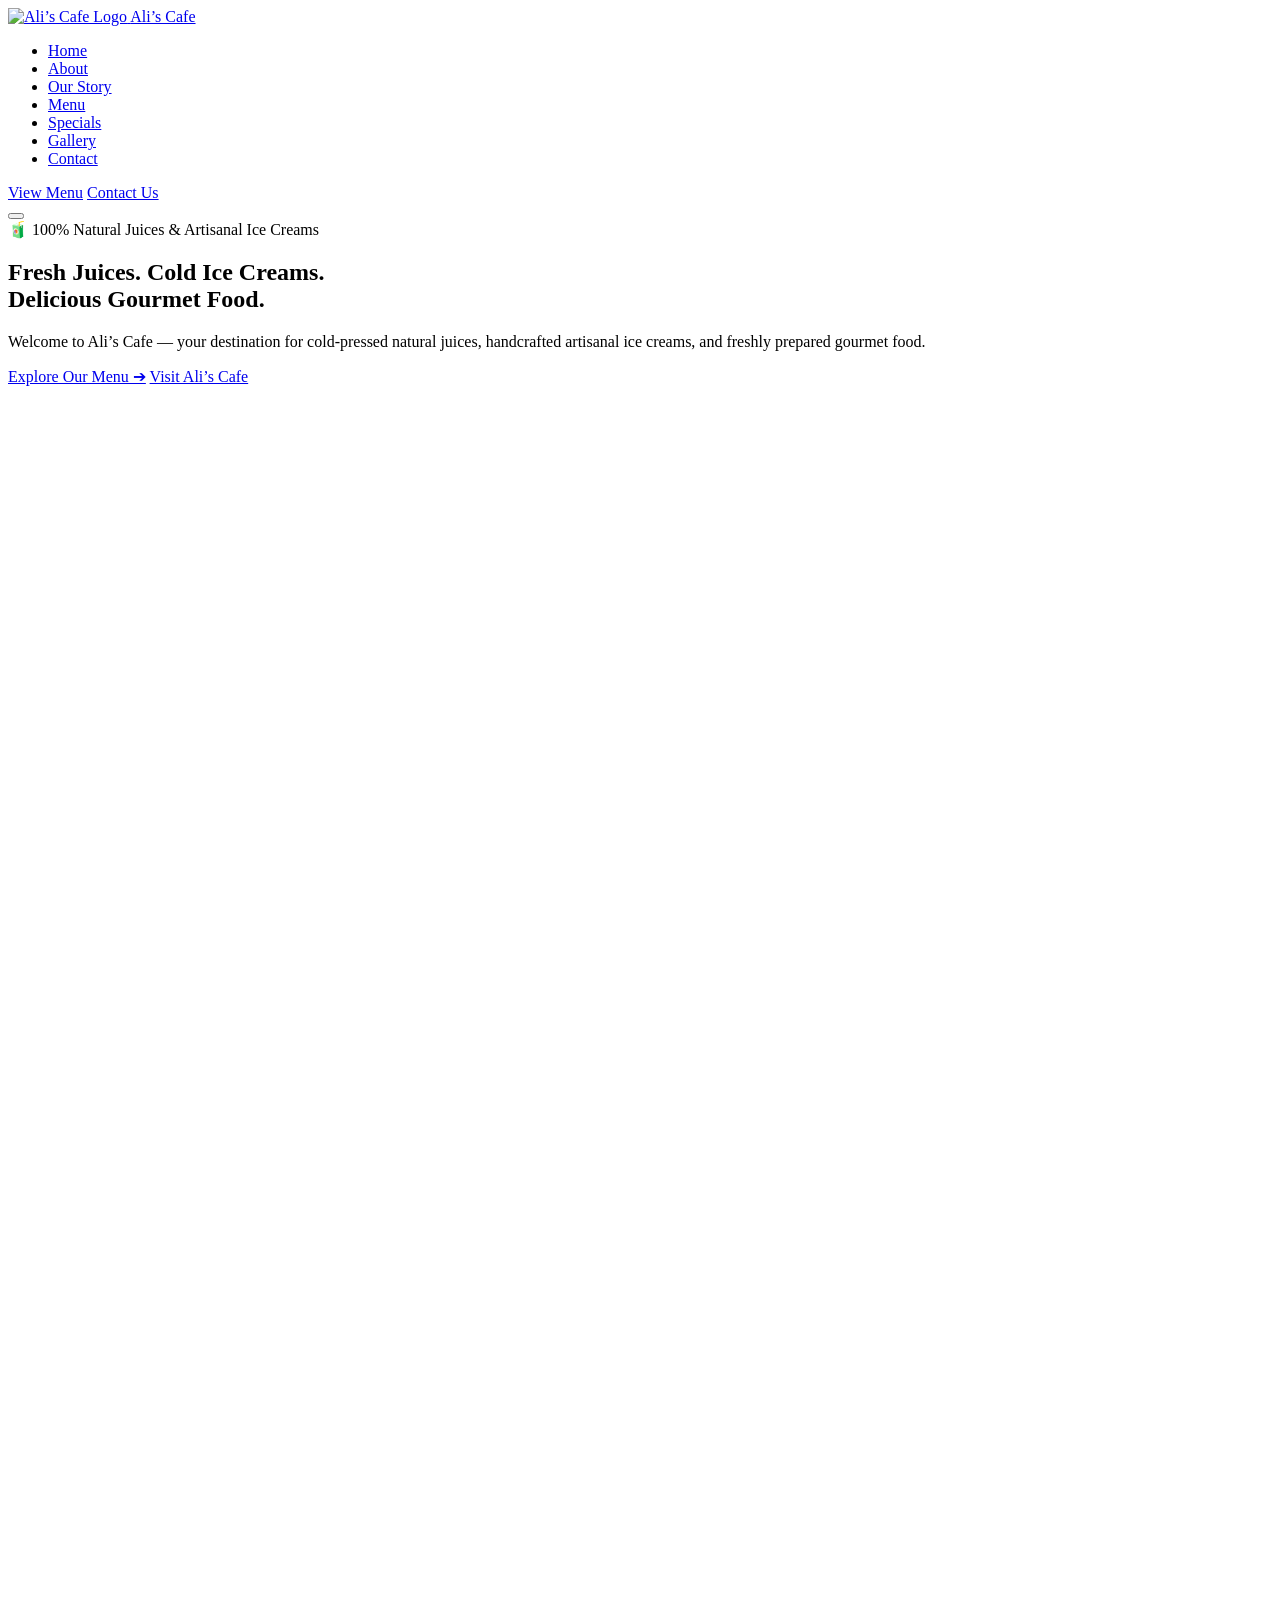
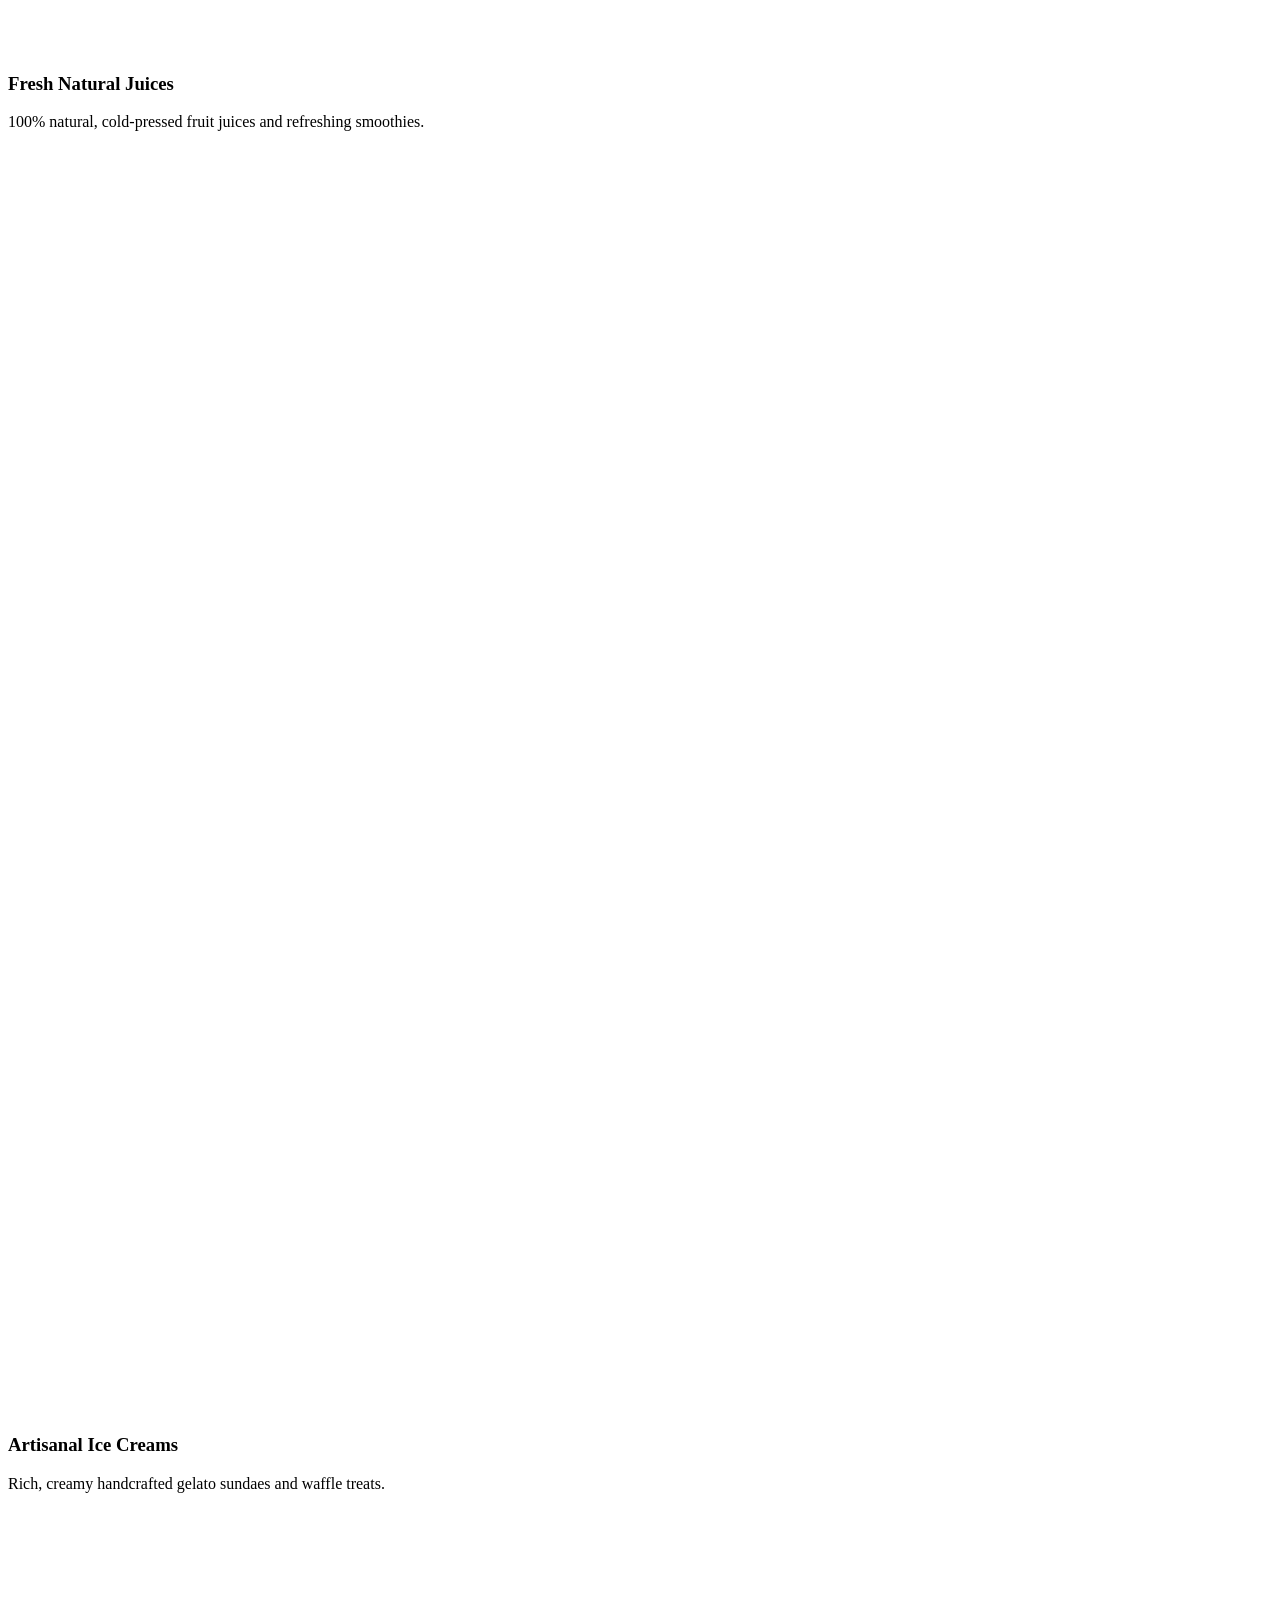
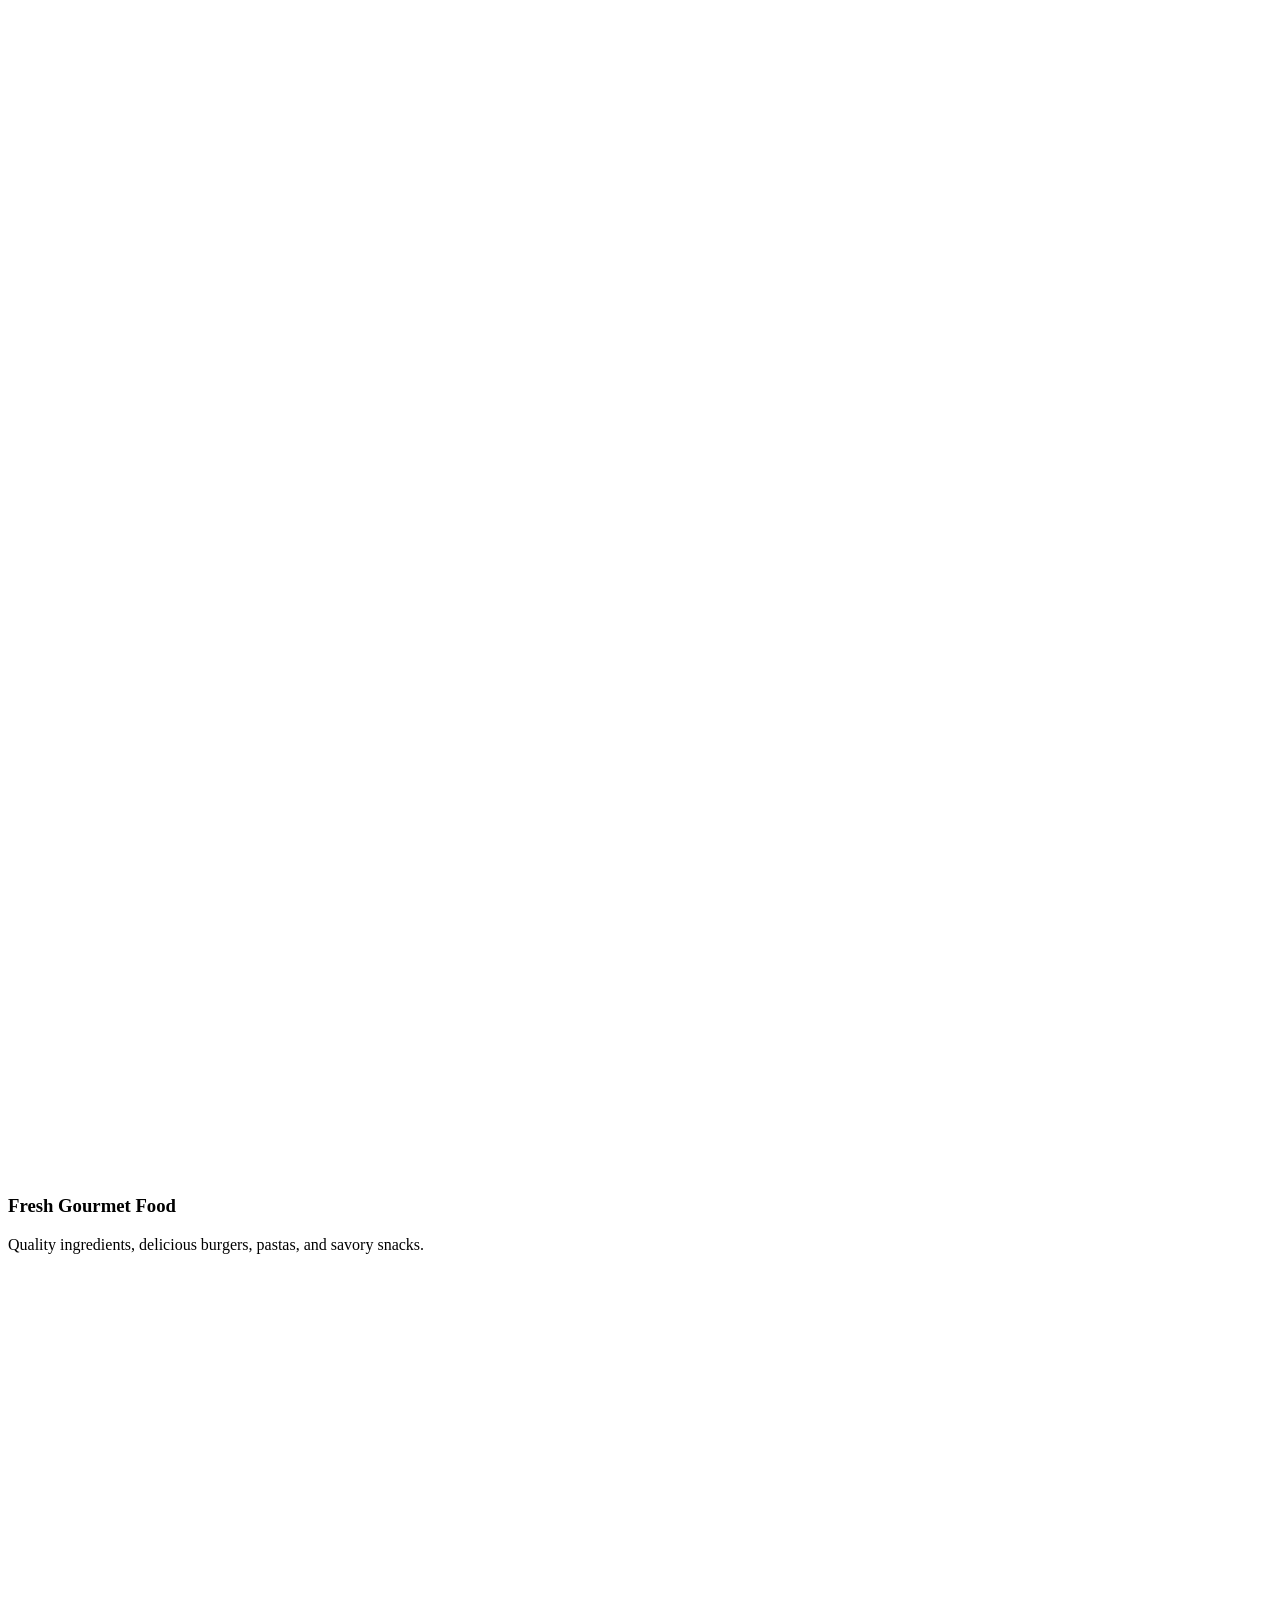
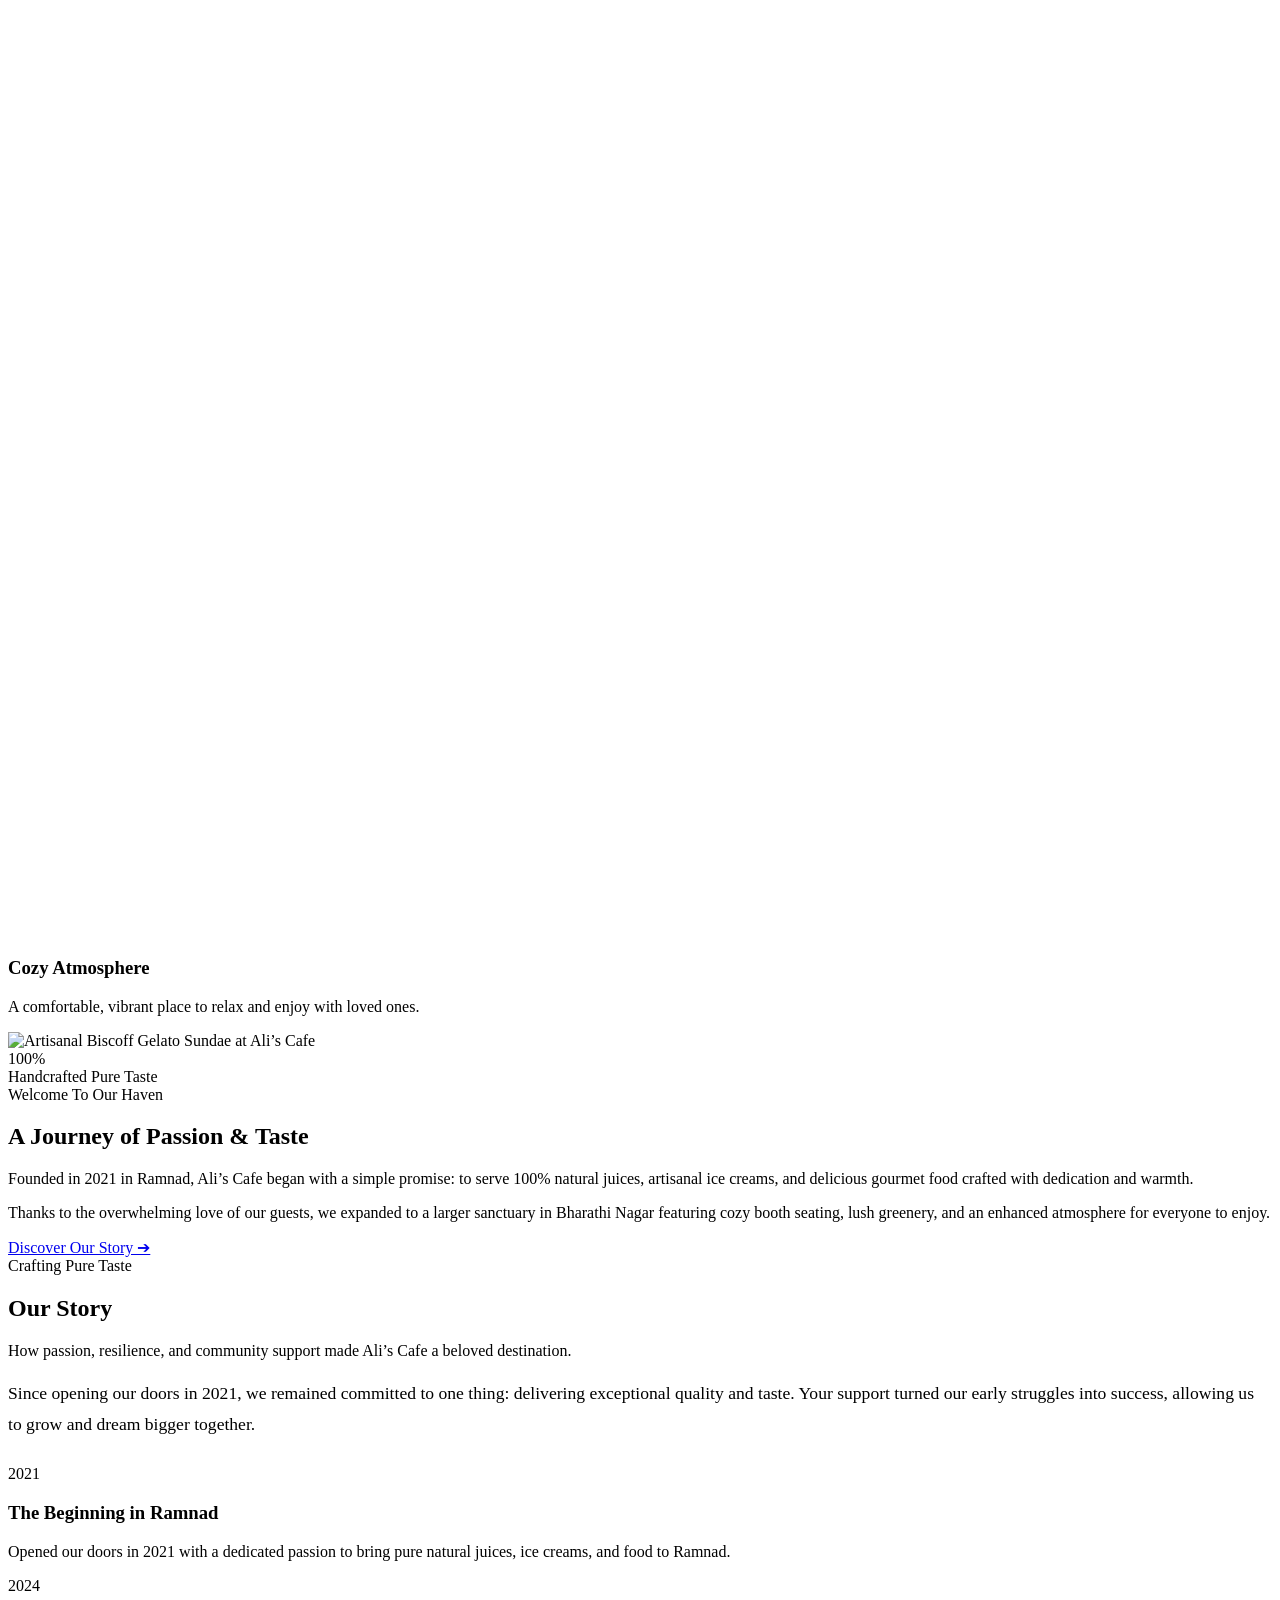
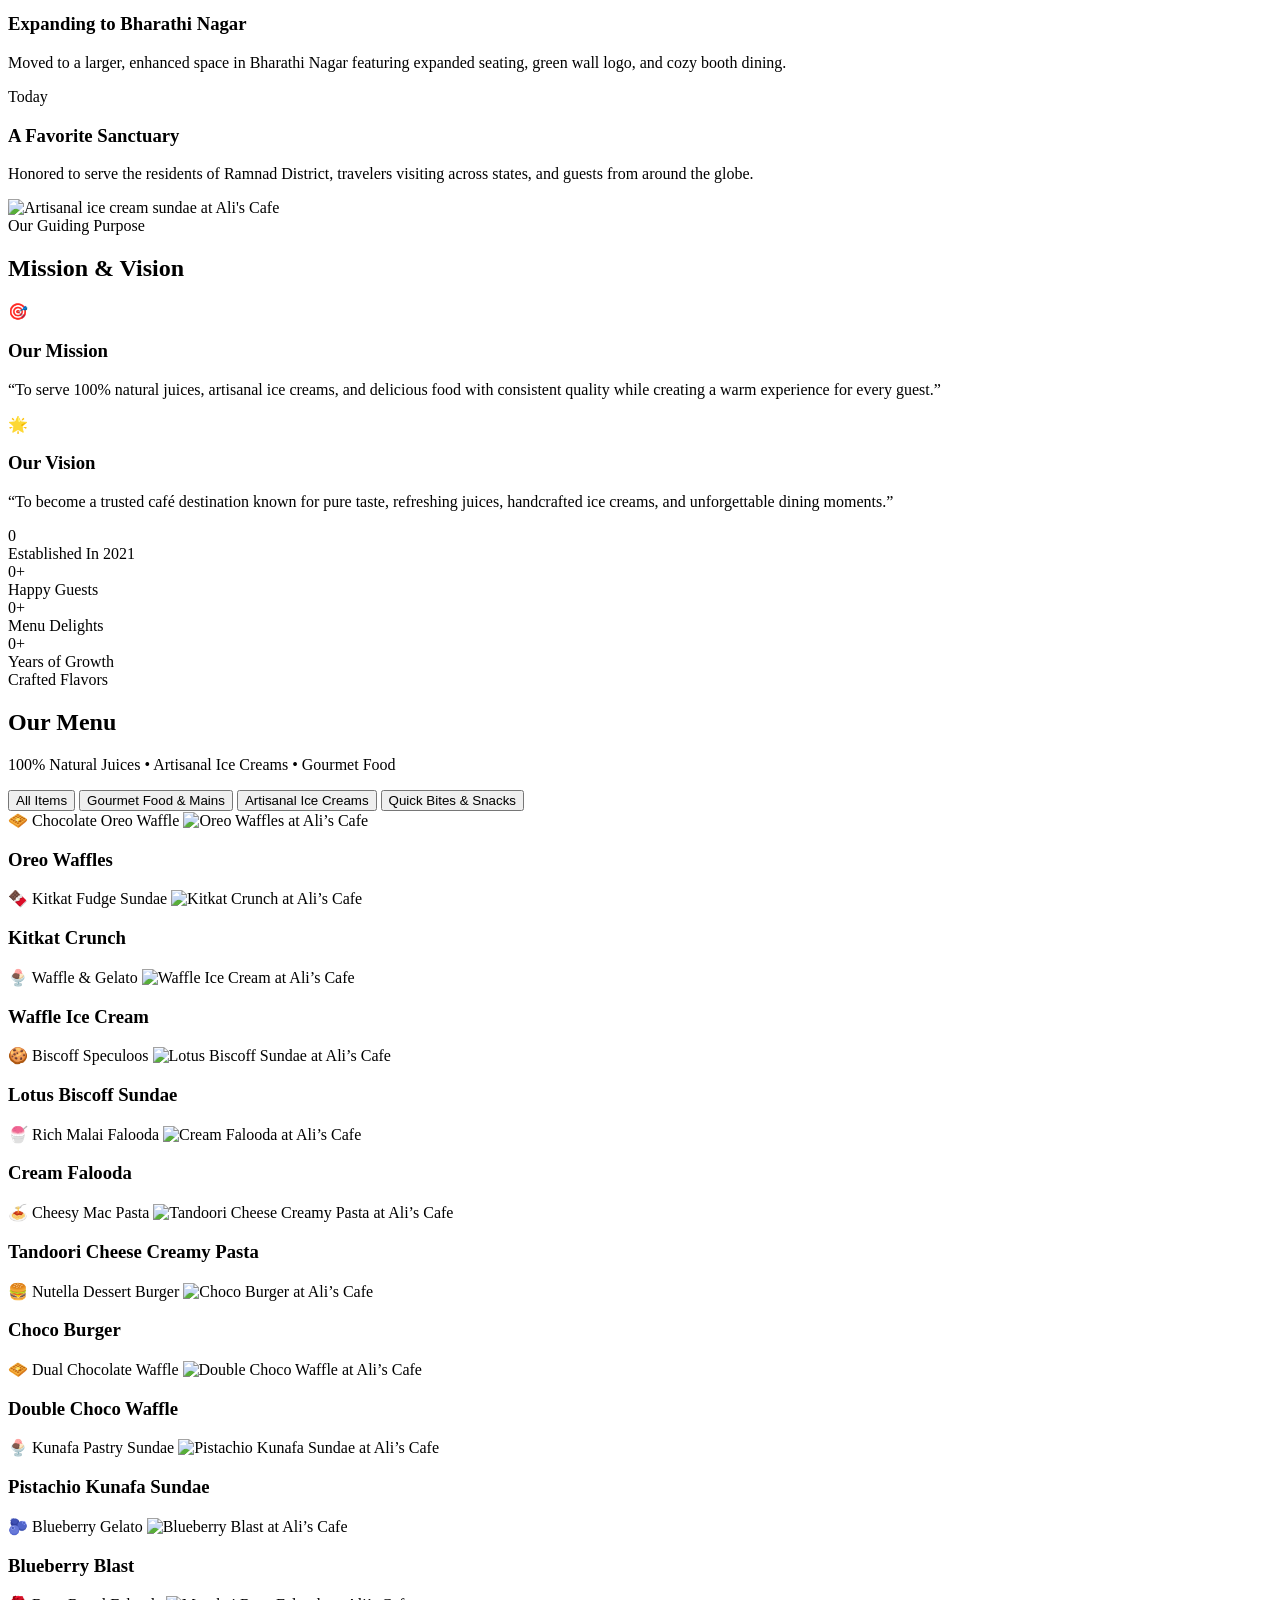
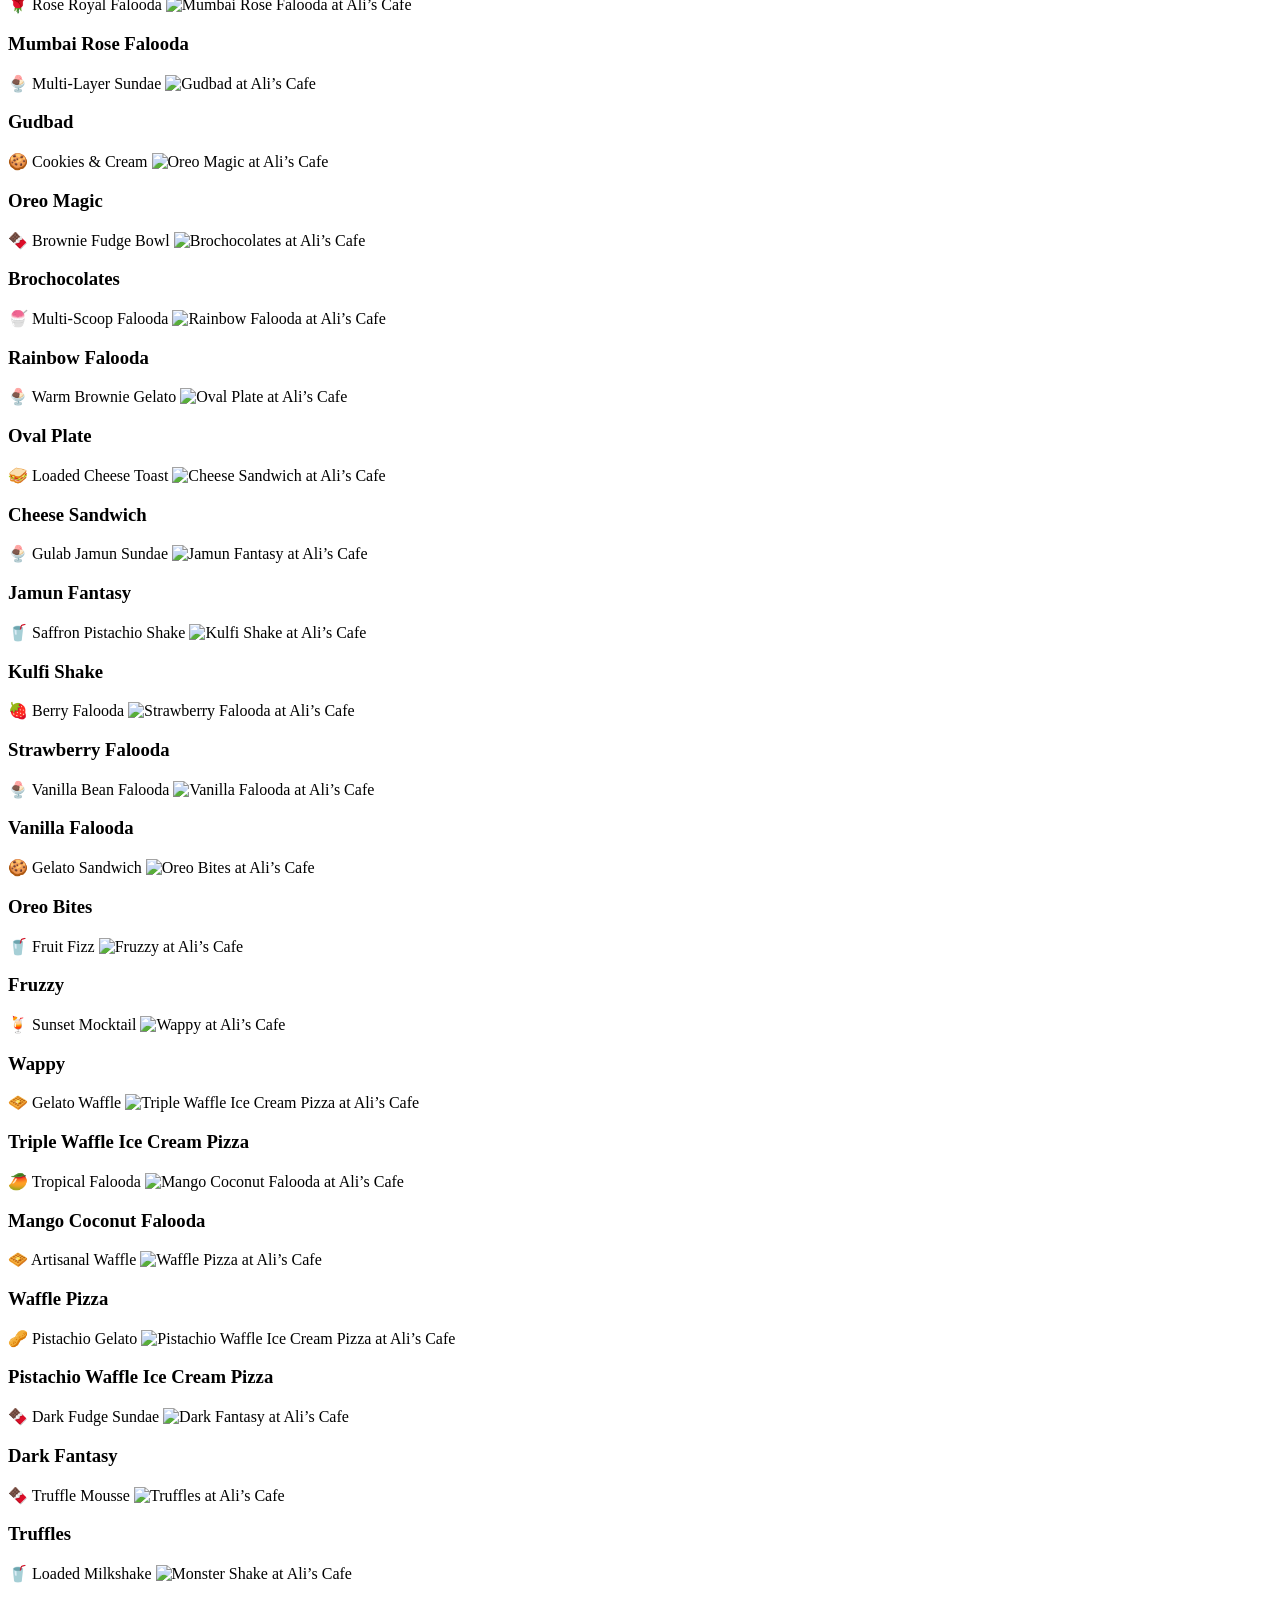
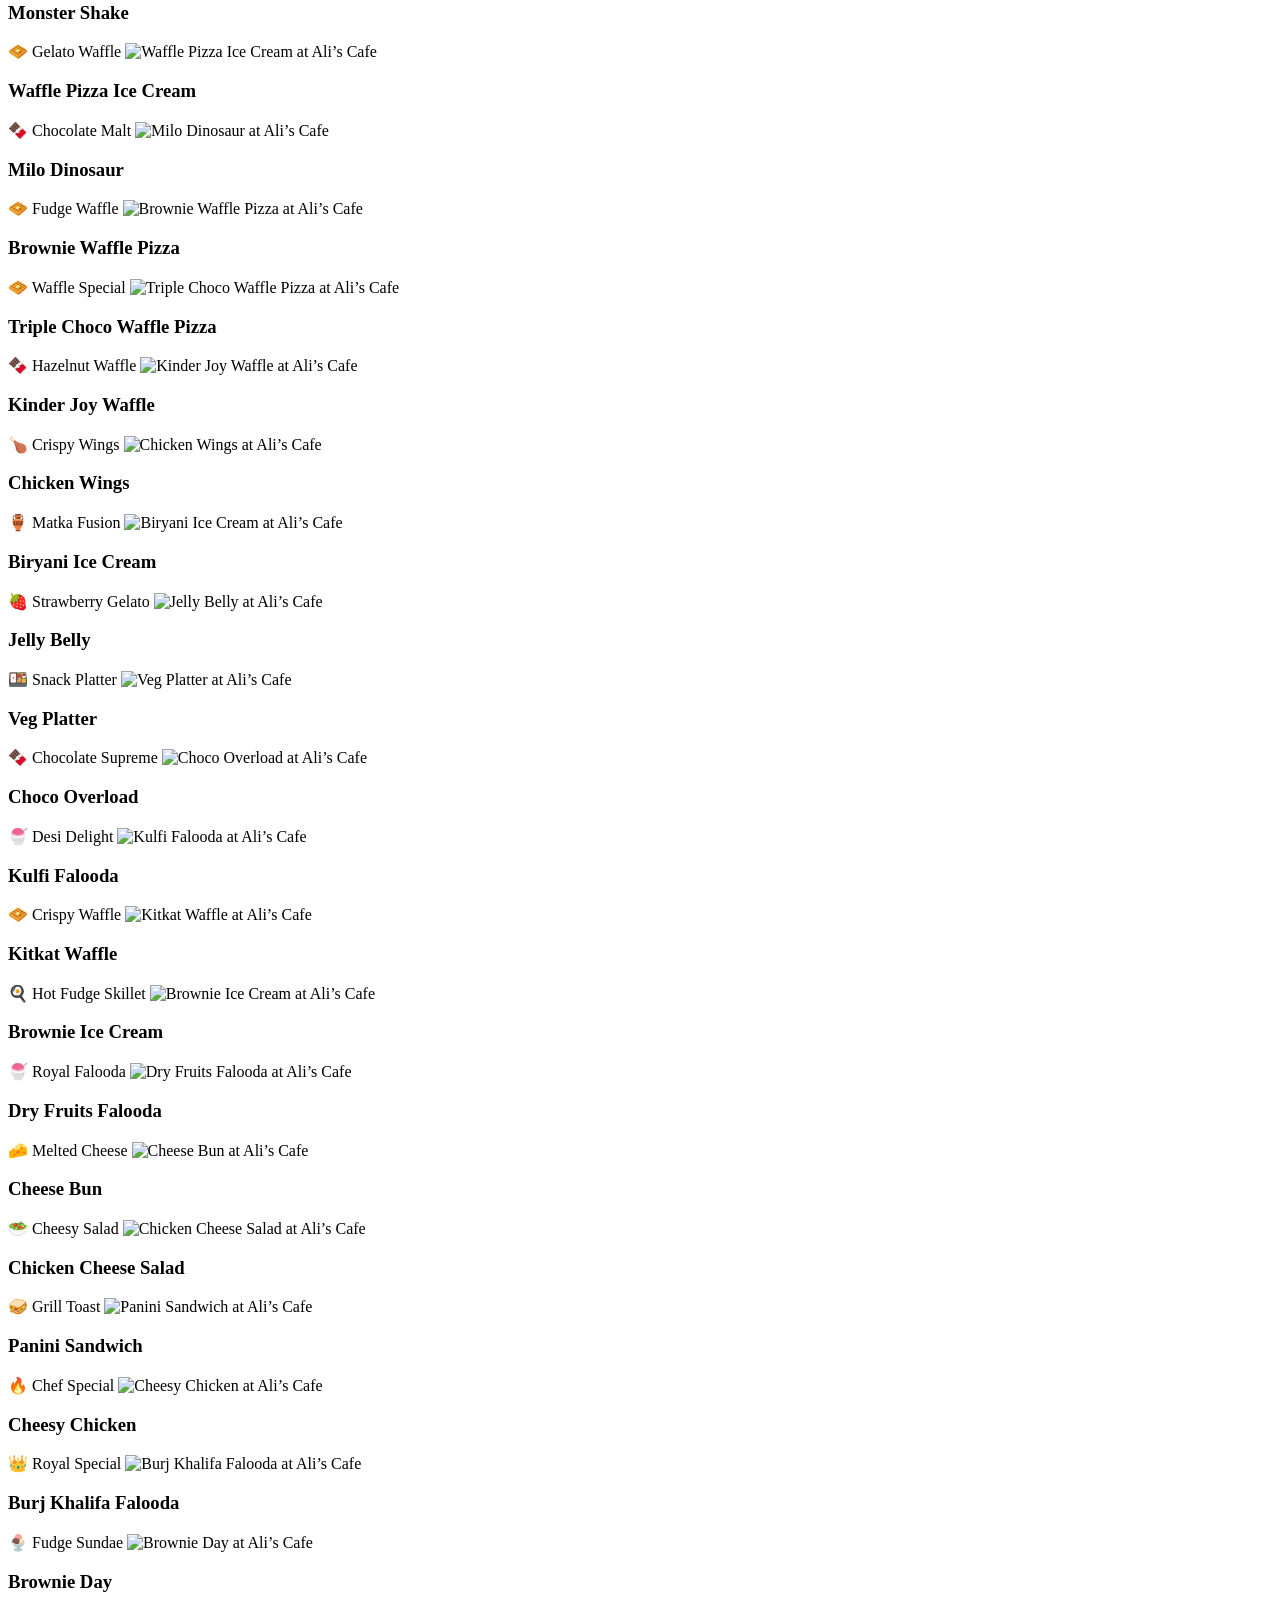
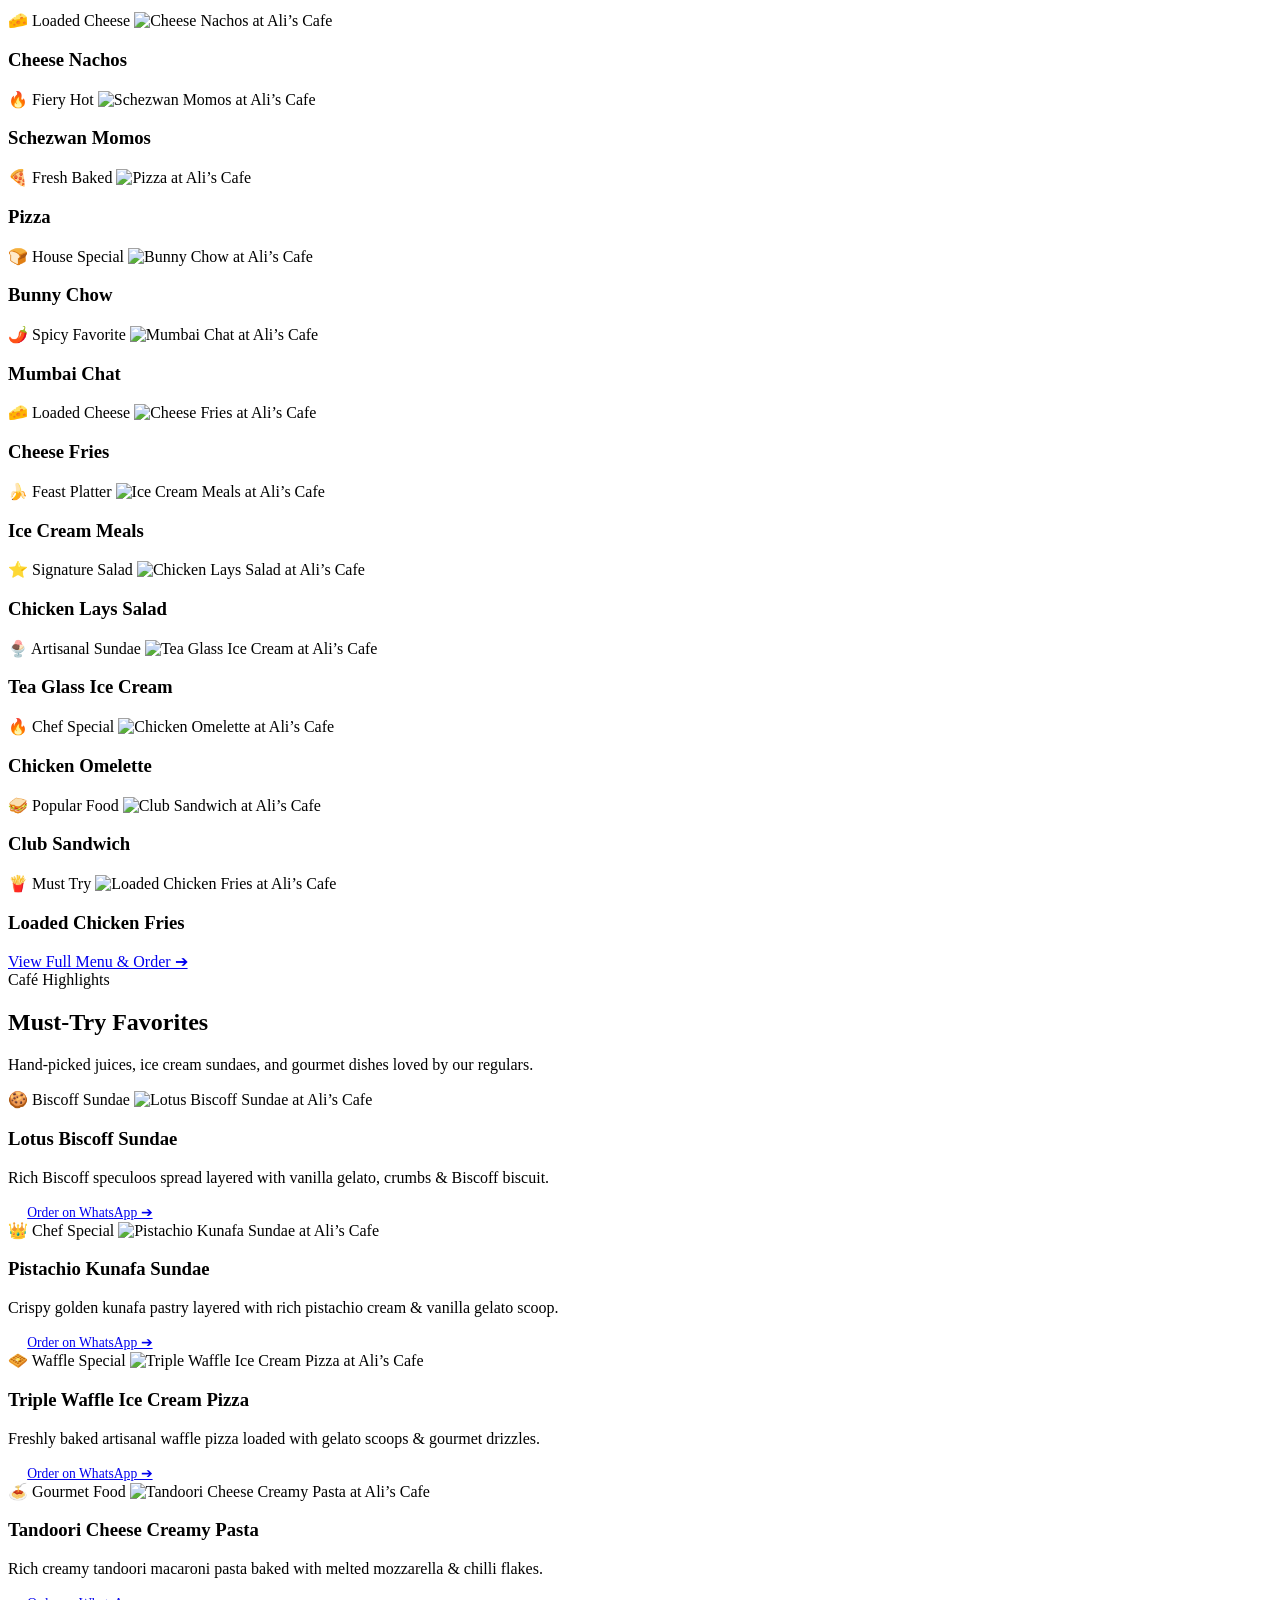
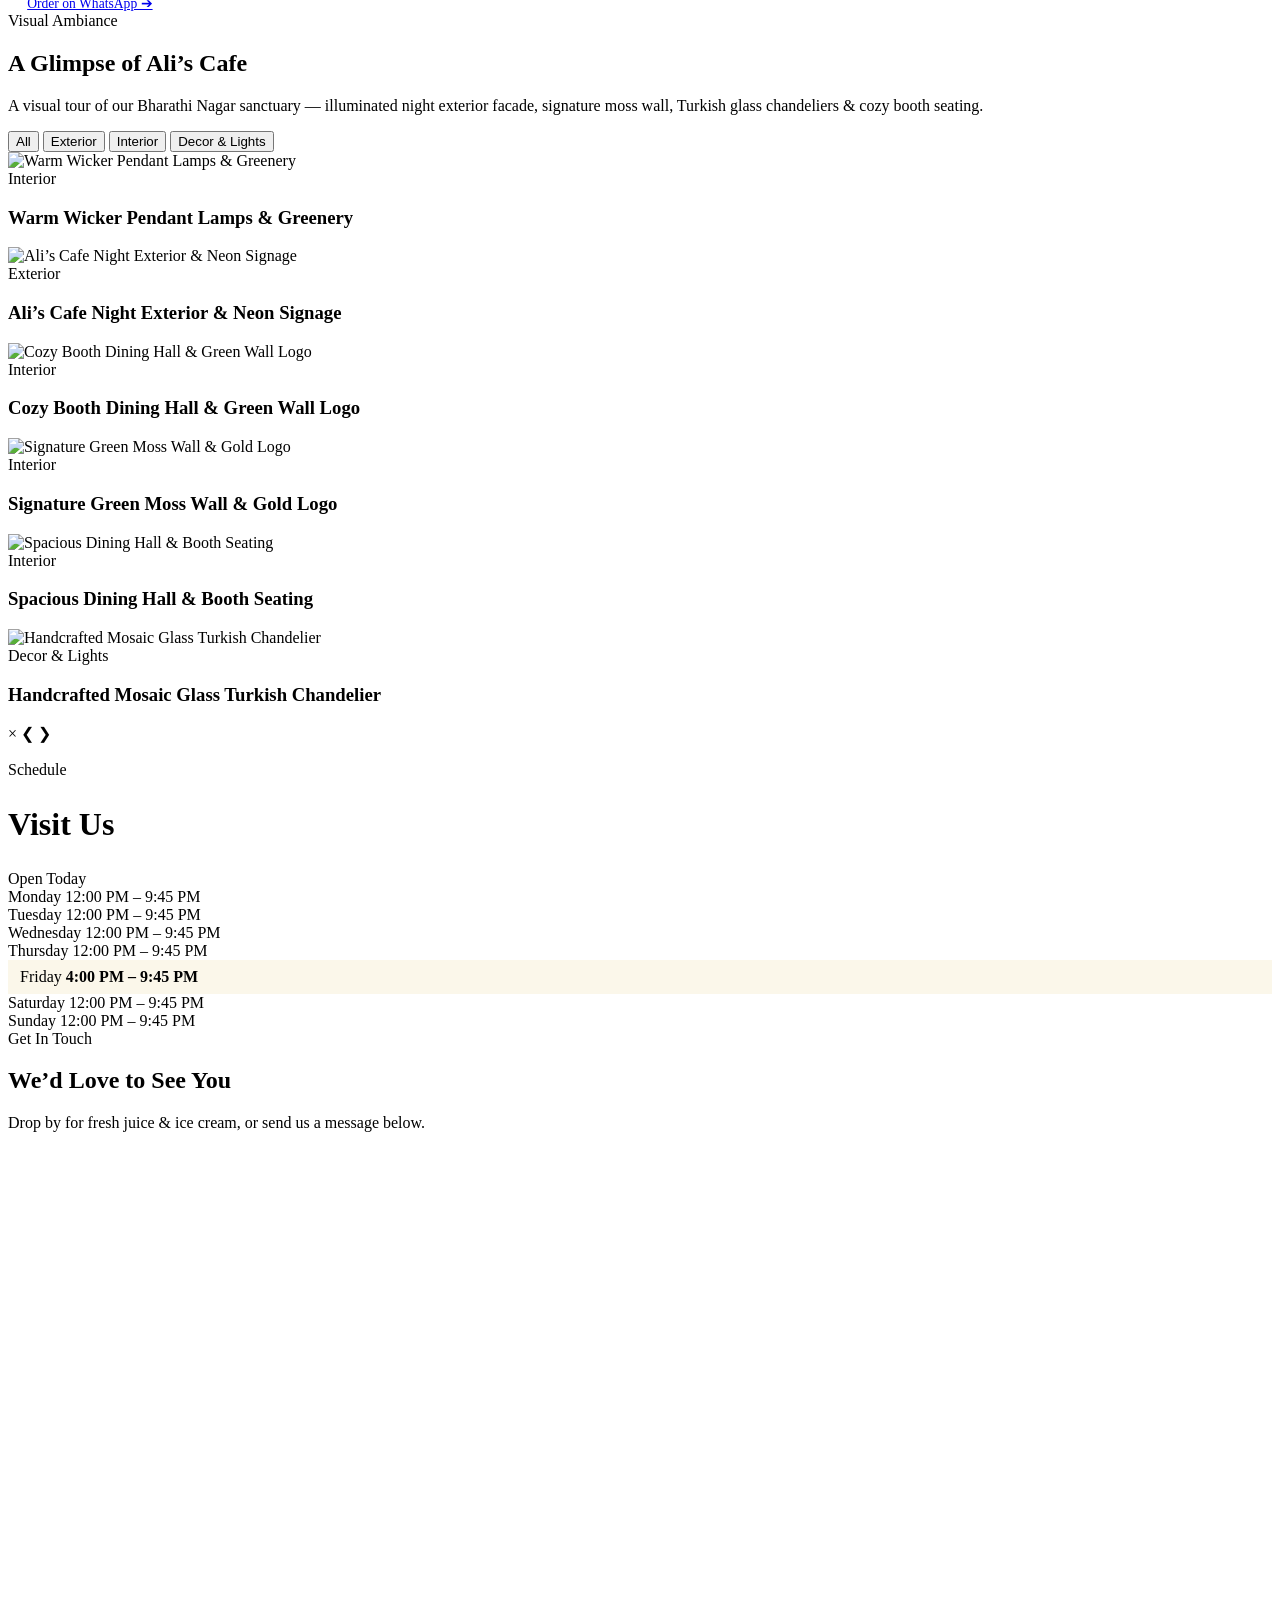
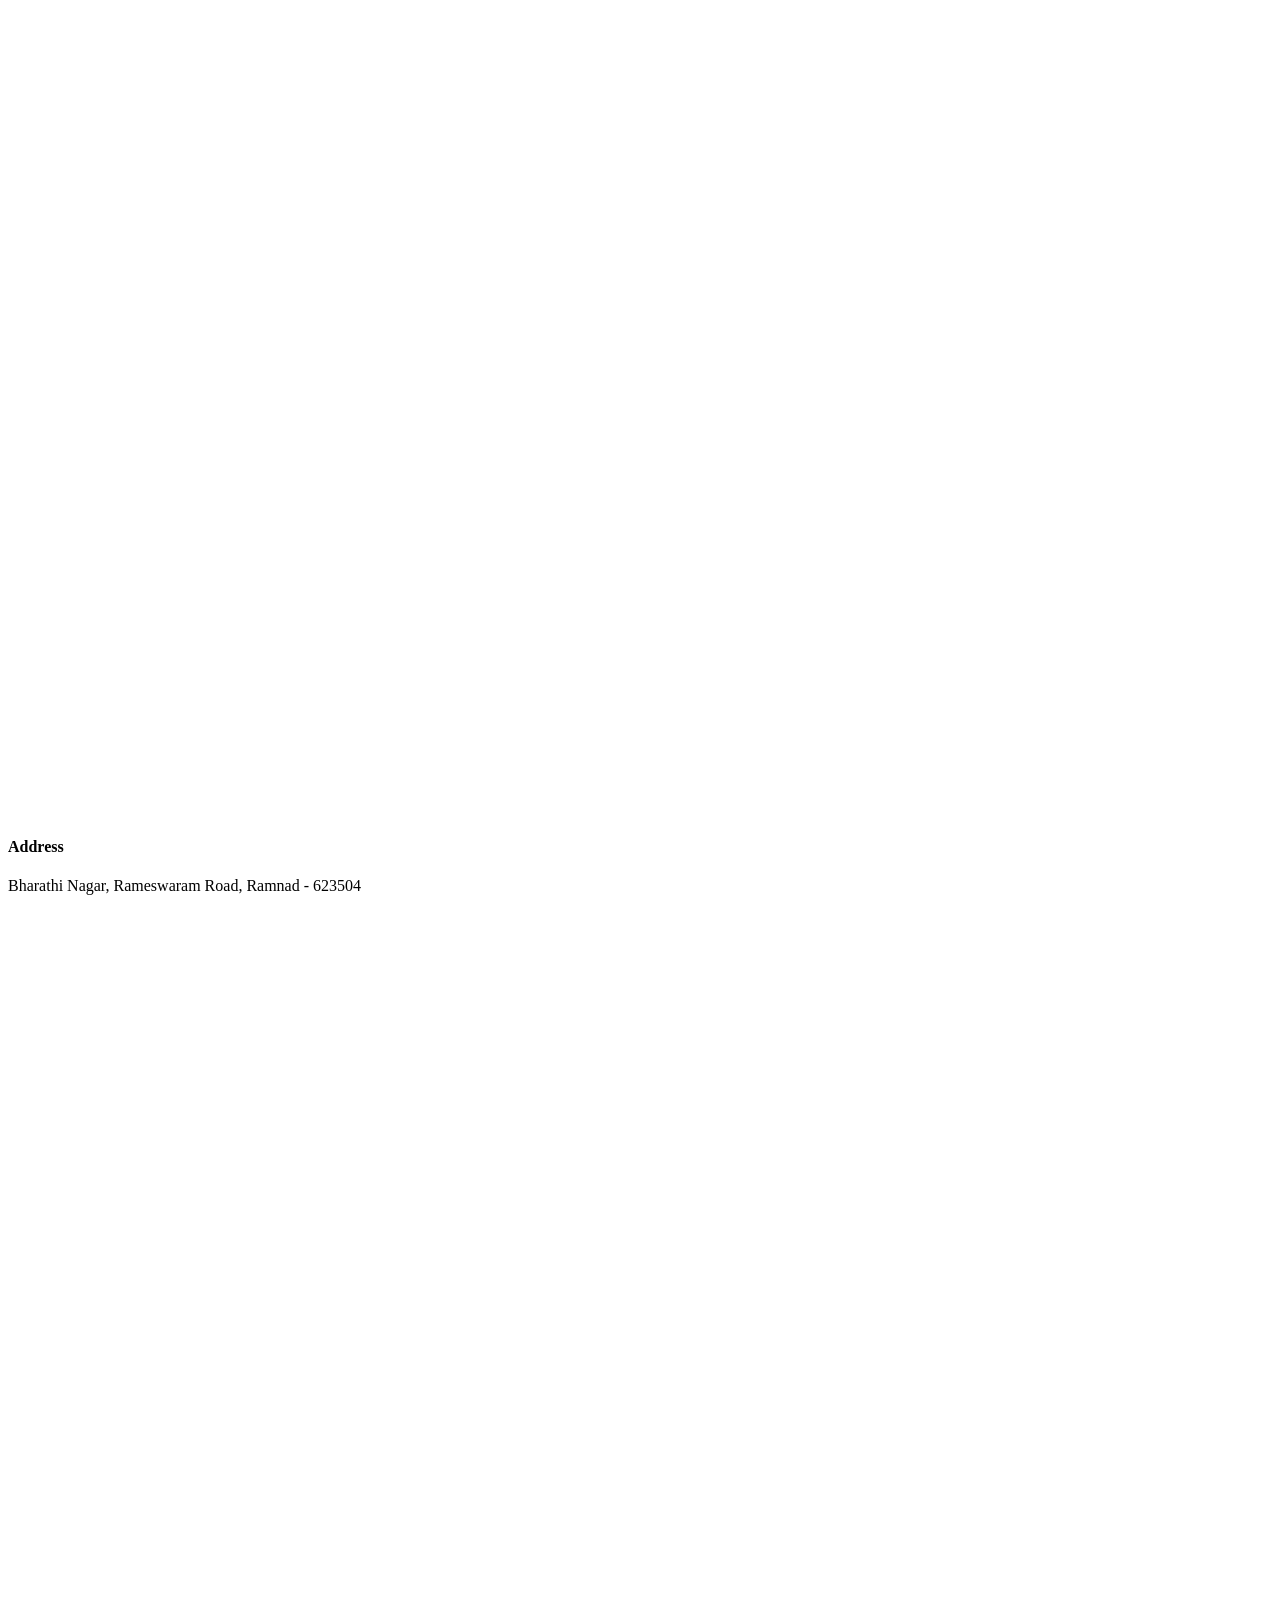
==== index.html @ febb611f "Add files via upload" ====
<!DOCTYPE html>
<html lang="en">

<head>
  <meta charset="UTF-8">
  <meta name="viewport" content="width=device-width, initial-scale=1.0">

  <!-- SEO Primary Meta Tags -->
  <title>Ali’s Cafe | Fresh Juices, Artisanal Ice Creams & Gourmet Food</title>
  <meta name="title" content="Ali’s Cafe | Fresh Juices, Artisanal Ice Creams & Gourmet Food">
  <meta name="description"
    content="Visit Ali’s Cafe for 100% natural cold-pressed juices, handcrafted artisanal ice creams, gelato sundaes, and gourmet fresh food. Discover our menu & location.">
  <meta name="keywords"
    content="Ali's Cafe, fresh juices, cold pressed juice, smoothies, artisanal ice cream, gelato sundaes, gourmet food, sandwiches, waffles">
  <meta name="author" content="Ali’s Cafe">

  <!-- Open Graph / Facebook -->
  <meta property="og:type" content="website">
  <meta property="og:url" content="https://aliscafe.com/">
  <meta property="og:title" content="Ali’s Cafe | Fresh Juices, Artisanal Ice Creams & Gourmet Food">
  <meta property="og:description"
    content="Visit Ali’s Cafe for 100% natural cold-pressed juices, handcrafted artisanal ice creams, gelato sundaes, and gourmet fresh food.">
  <meta property="og:image" content="assets/images/juice.jpg">

  <!-- Twitter -->
  <meta property="twitter:card" content="summary_large_image">
  <meta property="twitter:title" content="Ali’s Cafe | Fresh Juices, Artisanal Ice Creams & Gourmet Food">
  <meta property="twitter:description"
    content="Visit Ali’s Cafe for 100% natural cold-pressed juices, handcrafted artisanal ice creams, gelato sundaes, and gourmet fresh food.">
  <meta property="twitter:image" content="assets/images/juice.jpg">

  <!-- Google Fonts Preconnect & Luxury Fonts -->
  <link rel="preconnect" href="https://fonts.googleapis.com">
  <link rel="preconnect" href="https://fonts.gstatic.com" crossorigin>
  <link
    href="https://fonts.googleapis.com/css2?family=Cormorant+Garamond:ital,wght@0,600;0,700;1,600;1,700&family=Outfit:wght@400;500;600;700&family=Playfair+Display:ital,wght@0,600;0,700;1,600&family=Plus+Jakarta+Sans:wght@400;500;600;700&display=swap"
    rel="stylesheet">

  <!-- Custom Stylesheet -->
  <link rel="stylesheet" href="assets/css/styles.css">

  <!-- Structured Data / JSON-LD for Local Business & Restaurant -->
  <script type="application/ld+json">
  {
    "@context": "https://schema.org",
    "@type": "Restaurant",
    "name": "Ali’s Cafe",
    "image": "assets/images/juice.jpg",
    "description": "Specializing in 100% natural cold-pressed fruit juices, artisanal ice creams, gelato sundaes, and gourmet fresh food.",
    "servesCuisine": ["Fresh Juices", "Smoothies", "Artisanal Ice Cream", "Gourmet Food", "Waffles & Desserts"],
    "priceRange": "$$",
    "address": {
      "@type": "PostalAddress",
      "streetAddress": "Bharathi Nagar, Rameswaram Road",
      "addressLocality": "Ramnad",
      "addressRegion": "Tamil Nadu",
      "postalCode": "623504",
      "addressCountry": "India"
    },
    "telephone": "+919159092589",
    "openingHours": "Mo-Th,Sa-Su 12:00-21:45, Fr 16:00-21:45"
  }
  </script>
</head>

<body>

  <!-- ==========================================================================
       1. HEADER / NAVIGATION BAR
       ========================================================================== -->
  <header class="header" id="header">
    <div class="container header-container">
      <!-- Logo & Brand Name -->
      <a href="#home" class="logo" aria-label="Ali's Cafe Homepage">
        <img src="assets/images/logo.png" alt="Ali’s Cafe Logo" class="logo-img">
        <span>Ali’s Cafe</span>
      </a>

      <!-- Desktop Navigation Menu -->
      <nav aria-label="Main Navigation">
        <ul class="nav-menu">
          <li><a href="#home" class="nav-link active">Home</a></li>
          <li><a href="#about" class="nav-link">About</a></li>
          <li><a href="#our-story" class="nav-link">Our Story</a></li>
          <li><a href="#menu" class="nav-link">Menu</a></li>
          <li><a href="#specials" class="nav-link">Specials</a></li>
          <li><a href="#gallery" class="nav-link">Gallery</a></li>
          <li><a href="#contact" class="nav-link">Contact</a></li>
        </ul>
      </nav>

      <!-- CTA Buttons & Hamburger -->
      <div class="nav-actions">
        <a href="#menu" class="btn btn-primary">View Menu</a>
        <a href="#contact" class="btn btn-secondary">Contact Us</a>
      </div>

      <button class="hamburger" aria-label="Toggle navigation menu">
        <span></span>
        <span></span>
        <span></span>
      </button>
    </div>
  </header>


  <!-- ==========================================================================
       2. HERO SECTION
       ========================================================================== -->
  <section class="hero" id="home">
    <div class="hero-bg" role="img" aria-label="Fresh juices, ice creams, and gourmet food background"></div>
    <div class="container">
      <div class="hero-content">
        <div class="hero-badge">
          <span>🧃</span> 100% Natural Juices & Artisanal Ice Creams
        </div>
        <h1 class="hero-title">Fresh Juices. Cold Ice Creams.<br>Delicious Gourmet Food.</h1>
        <p class="hero-subtitle">
          Welcome to Ali’s Cafe — your destination for cold-pressed natural juices, handcrafted artisanal ice creams,
          and freshly prepared gourmet food.
        </p>
        <div class="hero-buttons">
          <a href="#menu" class="btn btn-primary">Explore Our Menu ➔</a>
          <a href="#contact" class="btn btn-secondary">Visit Ali’s Cafe</a>
        </div>
      </div>
    </div>
  </section>


  <!-- ==========================================================================
       3. QUICK HIGHLIGHTS
       ========================================================================== -->
  <div class="container highlights-wrapper">
    <div class="highlights-grid">

      <div class="highlight-card">
        <div class="highlight-icon" aria-label="Fresh Natural Juices Icon">
          <svg viewBox="0 0 24 24" fill="none" stroke-width="1.8" stroke-linecap="round" stroke-linejoin="round">
            <path d="M15.2 22H8.8a2 2 0 0 1-2-1.79L5 3h14l-1.8 17.21A2 2 0 0 1 15.2 22z"></path>
            <line x1="6" y1="8" x2="18" y2="8"></line>
            <path d="M12 3V1"></path>
            <path d="m15 1 3 3"></path>
            <circle cx="12" cy="14" r="2.5"></circle>
          </svg>
        </div>
        <h3 class="highlight-title">Fresh Natural Juices</h3>
        <p class="highlight-desc">100% natural, cold-pressed fruit juices and refreshing smoothies.</p>
      </div>

      <div class="highlight-card">
        <div class="highlight-icon" aria-label="Artisanal Ice Creams Icon">
          <svg viewBox="0 0 24 24" fill="none" stroke-width="1.8" stroke-linecap="round" stroke-linejoin="round">
            <path d="M4 12c0 4 3.5 7 8 7s8-3 8-7H4z"></path>
            <path d="M12 19v3"></path>
            <path d="M8 22h8"></path>
            <circle cx="8" cy="9" r="3.5"></circle>
            <circle cx="16" cy="9" r="3.5"></circle>
            <circle cx="12" cy="7" r="3.5"></circle>
            <circle cx="12" cy="2" r="1.5"></circle>
          </svg>
        </div>
        <h3 class="highlight-title">Artisanal Ice Creams</h3>
        <p class="highlight-desc">Rich, creamy handcrafted gelato sundaes and waffle treats.</p>
      </div>

      <div class="highlight-card">
        <div class="highlight-icon" aria-label="Fresh Gourmet Food Icon">
          <svg viewBox="0 0 24 24" fill="none" stroke-width="1.8" stroke-linecap="round" stroke-linejoin="round">
            <path d="M12 4a8 8 0 0 0-8 8h16a8 8 0 0 0-8-8z"></path>
            <path d="M12 2v2"></path>
            <line x1="2" y1="16" x2="22" y2="16"></line>
            <path d="M4 16v2a2 2 0 0 0 2 2h12a2 2 0 0 0 2-2v-2"></path>
          </svg>
        </div>
        <h3 class="highlight-title">Fresh Gourmet Food</h3>
        <p class="highlight-desc">Quality ingredients, delicious burgers, pastas, and savory snacks.</p>
      </div>

      <div class="highlight-card">
        <div class="highlight-icon" aria-label="Cozy Atmosphere Icon">
          <svg viewBox="0 0 24 24" fill="none" stroke-width="1.8" stroke-linecap="round" stroke-linejoin="round">
            <path d="m12 2 3.09 6.26L22 9.27l-5 4.87 1.18 6.88L12 17.77l-6.18 3.25L7 14.14 2 9.27l6.91-1.01L12 2z">
            </path>
          </svg>
        </div>
        <h3 class="highlight-title">Cozy Atmosphere</h3>
        <p class="highlight-desc">A comfortable, vibrant place to relax and enjoy with loved ones.</p>
      </div>

    </div>
  </div>


  <!-- ==========================================================================
       4. ABOUT ALI'S CAFE
       ========================================================================== -->
  <section class="section" id="about">
    <div class="container">
      <div class="about-grid">

        <!-- Left: Image with Experience Badge -->
        <div class="about-image-wrapper">
          <div class="about-image-frame">
            <img src="assets/images/about-cafe.jpg" alt="Artisanal Biscoff Gelato Sundae at Ali’s Cafe" loading="lazy">
          </div>
          <div class="about-experience-badge">
            <div class="about-badge-num">100%</div>
            <div class="about-badge-text">Handcrafted Pure Taste</div>
          </div>
        </div>

        <!-- Right: Story Content -->
        <div class="about-content">
          <div class="section-subtitle">Welcome To Our Haven</div>
          <h2 class="about-title">A Journey of Passion & Taste</h2>
          <p class="about-text">
            Founded in 2021 in Ramnad, Ali’s Cafe began with a simple promise: to serve 100% natural juices, artisanal
            ice creams, and delicious gourmet food crafted with dedication and warmth.
          </p>
          <p class="about-text">
            Thanks to the overwhelming love of our guests, we expanded to a larger sanctuary in Bharathi Nagar featuring
            cozy booth seating, lush greenery, and an enhanced atmosphere for everyone to enjoy.
          </p>
          <a href="#our-story" class="btn btn-outline" style="margin-top: 1rem;">Discover Our Story ➔</a>
        </div>

      </div>
    </div>
  </section>


  <!-- ==========================================================================
       5. OUR STORY
       ========================================================================== -->
  <section class="section section-beige" id="our-story">
    <div class="container">
      <div class="section-header">
        <div class="section-subtitle">Crafting Pure Taste</div>
        <h2 class="section-title">Our Story</h2>
        <p class="section-description">How passion, resilience, and community support made Ali’s Cafe a beloved
          destination.</p>
      </div>

      <div class="story-grid">

        <!-- Left: Story Narrative & Timeline -->
        <div>
          <p style="font-size: 1.1rem; color: var(--clr-text-muted); line-height: 1.8; margin-bottom: 1.5rem;">
            Since opening our doors in 2021, we remained committed to one thing: delivering exceptional quality and
            taste. Your support turned our early struggles into success, allowing us to grow and dream bigger together.
          </p>

          <div class="story-timeline">

            <div class="timeline-item">
              <div class="timeline-dot"></div>
              <div class="timeline-year">2021</div>
              <h3 class="timeline-title">The Beginning in Ramnad</h3>
              <p class="timeline-desc">Opened our doors in 2021 with a dedicated passion to bring pure natural juices,
                ice creams, and food to Ramnad.</p>
            </div>

            <div class="timeline-item">
              <div class="timeline-dot"></div>
              <div class="timeline-year">2024</div>
              <h3 class="timeline-title">Expanding to Bharathi Nagar</h3>
              <p class="timeline-desc">Moved to a larger, enhanced space in Bharathi Nagar featuring expanded seating,
                green wall logo, and cozy booth dining.</p>
            </div>

            <div class="timeline-item">
              <div class="timeline-dot"></div>
              <div class="timeline-year">Today</div>
              <h3 class="timeline-title">A Favorite Sanctuary</h3>
              <p class="timeline-desc">Honored to serve the residents of Ramnad District, travelers visiting across
                states, and guests from around the globe.</p>
            </div>

          </div>
        </div>

        <!-- Right: Story Visual Frame -->
        <div style="position: relative;">
          <div
            style="border-radius: var(--radius-lg); overflow: hidden; box-shadow: var(--shadow-lg); border: 8px solid var(--clr-cream-pure);">
            <img src="assets/images/icecream.jpg" alt="Artisanal ice cream sundae at Ali's Cafe" loading="lazy">
          </div>
        </div>

      </div>
    </div>
  </section>


  <!-- ==========================================================================
       6. MISSION & VISION
       ========================================================================== -->
  <section class="section section-dark">
    <div class="container">
      <div class="section-header">
        <div class="section-subtitle" style="color: var(--clr-gold);">Our Guiding Purpose</div>
        <h2 class="section-title">Mission & Vision</h2>
      </div>

      <div class="mission-grid">

        <div class="mission-card">
          <div class="mission-icon">🎯</div>
          <h3>Our Mission</h3>
          <p>
            “To serve 100% natural juices, artisanal ice creams, and delicious food with consistent quality while
            creating a warm experience for every guest.”
          </p>
        </div>

        <div class="mission-card">
          <div class="mission-icon">🌟</div>
          <h3>Our Vision</h3>
          <p>
            “To become a trusted café destination known for pure taste, refreshing juices, handcrafted ice creams, and
            unforgettable dining moments.”
          </p>
        </div>

      </div>
    </div>
  </section>


  <!-- ==========================================================================
       7. ESTABLISHED YEAR & STATS COUNTER
       ========================================================================== -->
  <section class="section stats-section">
    <div class="container">
      <div class="stats-grid">

        <div class="stat-card">
          <div class="stat-number-wrapper">
            <span class="stat-number" data-target="2021">0</span>
          </div>
          <div class="stat-label">Established In 2021</div>
        </div>

        <div class="stat-card">
          <div class="stat-number-wrapper">
            <span class="stat-number" data-target="25000">0</span>+
          </div>
          <div class="stat-label">Happy Guests</div>
        </div>

        <div class="stat-card">
          <div class="stat-number-wrapper">
            <span class="stat-number" data-target="60">0</span>+
          </div>
          <div class="stat-label">Menu Delights</div>
        </div>

        <div class="stat-card">
          <div class="stat-number-wrapper">
            <span class="stat-number" data-target="5">0</span>+
          </div>
          <div class="stat-label">Years of Growth</div>
        </div>

      </div>
    </div>
  </section>


  <!-- ==========================================================================
       8. MENU SECTION (JUICES, ICE CREAM & FOOD ONLY)
       ========================================================================== -->
  <section class="section" id="menu">
    <div class="container">
      <div class="section-header">
        <div class="section-subtitle">Crafted Flavors</div>
        <h2 class="section-title">Our Menu</h2>
        <p class="section-description">100% Natural Juices • Artisanal Ice Creams • Gourmet Food</p>
      </div>

      <!-- Menu Category Tabs -->
      <div class="menu-categories">
        <button class="menu-tab active" data-category="all">All Items</button>
        <button class="menu-tab" data-category="food">Gourmet Food & Mains</button>
        <button class="menu-tab" data-category="icecream">Artisanal Ice Creams</button>
        <button class="menu-tab" data-category="snacks">Quick Bites & Snacks</button>
      </div>

      <!-- Menu Item Cards Grid (Picture & Name ONLY - NO PRICES) -->
      <div class="menu-grid">

        <div class="menu-card" data-category="icecream">
          <div class="menu-item-img">
            <span class="menu-item-badge">🧇 Chocolate Oreo Waffle</span>
            <img src="assets/images/oreo-waffles.png" alt="Oreo Waffles at Ali’s Cafe" loading="lazy">
          </div>
          <div class="menu-item-info">
            <h3 class="menu-item-name">Oreo Waffles</h3>
          </div>
        </div>

        <div class="menu-card" data-category="icecream">
          <div class="menu-item-img">
            <span class="menu-item-badge">🍫 Kitkat Fudge Sundae</span>
            <img src="assets/images/kitkat-crunch.png" alt="Kitkat Crunch at Ali’s Cafe" loading="lazy">
          </div>
          <div class="menu-item-info">
            <h3 class="menu-item-name">Kitkat Crunch</h3>
          </div>
        </div>

        <div class="menu-card" data-category="icecream">
          <div class="menu-item-img">
            <span class="menu-item-badge">🍨 Waffle & Gelato</span>
            <img src="assets/images/waffle-icecream-single.png" alt="Waffle Ice Cream at Ali’s Cafe" loading="lazy">
          </div>
          <div class="menu-item-info">
            <h3 class="menu-item-name">Waffle Ice Cream</h3>
          </div>
        </div>

        <div class="menu-card" data-category="icecream">
          <div class="menu-item-img">
            <span class="menu-item-badge">🍪 Biscoff Speculoos</span>
            <img src="assets/images/lotus-biscoff-sundae.png" alt="Lotus Biscoff Sundae at Ali’s Cafe" loading="lazy">
          </div>
          <div class="menu-item-info">
            <h3 class="menu-item-name">Lotus Biscoff Sundae</h3>
          </div>
        </div>

        <div class="menu-card" data-category="icecream">
          <div class="menu-item-img">
            <span class="menu-item-badge">🍧 Rich Malai Falooda</span>
            <img src="assets/images/cream-falooda.png" alt="Cream Falooda at Ali’s Cafe" loading="lazy">
          </div>
          <div class="menu-item-info">
            <h3 class="menu-item-name">Cream Falooda</h3>
          </div>
        </div>

        <div class="menu-card" data-category="food">
          <div class="menu-item-img">
            <span class="menu-item-badge">🍝 Cheesy Mac Pasta</span>
            <img src="assets/images/tandoori-cheese-creamy-pasta.png" alt="Tandoori Cheese Creamy Pasta at Ali’s Cafe"
              loading="lazy">
          </div>
          <div class="menu-item-info">
            <h3 class="menu-item-name">Tandoori Cheese Creamy Pasta</h3>
          </div>
        </div>

        <div class="menu-card" data-category="food">
          <div class="menu-item-img">
            <span class="menu-item-badge">🍔 Nutella Dessert Burger</span>
            <img src="assets/images/choco-burger.png" alt="Choco Burger at Ali’s Cafe" loading="lazy">
          </div>
          <div class="menu-item-info">
            <h3 class="menu-item-name">Choco Burger</h3>
          </div>
        </div>

        <div class="menu-card" data-category="icecream">
          <div class="menu-item-img">
            <span class="menu-item-badge">🧇 Dual Chocolate Waffle</span>
            <img src="assets/images/double-choco-waffle.png" alt="Double Choco Waffle at Ali’s Cafe" loading="lazy">
          </div>
          <div class="menu-item-info">
            <h3 class="menu-item-name">Double Choco Waffle</h3>
          </div>
        </div>

        <div class="menu-card" data-category="icecream">
          <div class="menu-item-img">
            <span class="menu-item-badge">🍨 Kunafa Pastry Sundae</span>
            <img src="assets/images/pistachio-kunafa-sundae.png" alt="Pistachio Kunafa Sundae at Ali’s Cafe"
              loading="lazy">
          </div>
          <div class="menu-item-info">
            <h3 class="menu-item-name">Pistachio Kunafa Sundae</h3>
          </div>
        </div>

        <div class="menu-card" data-category="icecream">
          <div class="menu-item-img">
            <span class="menu-item-badge">🫐 Blueberry Gelato</span>
            <img src="assets/images/blueberry-blast.png" alt="Blueberry Blast at Ali’s Cafe" loading="lazy">
          </div>
          <div class="menu-item-info">
            <h3 class="menu-item-name">Blueberry Blast</h3>
          </div>
        </div>

        <div class="menu-card" data-category="icecream">
          <div class="menu-item-img">
            <span class="menu-item-badge">🌹 Rose Royal Falooda</span>
            <img src="assets/images/mumbai-rose-falooda.png" alt="Mumbai Rose Falooda at Ali’s Cafe" loading="lazy">
          </div>
          <div class="menu-item-info">
            <h3 class="menu-item-name">Mumbai Rose Falooda</h3>
          </div>
        </div>

        <div class="menu-card" data-category="icecream">
          <div class="menu-item-img">
            <span class="menu-item-badge">🍨 Multi-Layer Sundae</span>
            <img src="assets/images/gudbad.png" alt="Gudbad at Ali’s Cafe" loading="lazy">
          </div>
          <div class="menu-item-info">
            <h3 class="menu-item-name">Gudbad</h3>
          </div>
        </div>

        <div class="menu-card" data-category="icecream">
          <div class="menu-item-img">
            <span class="menu-item-badge">🍪 Cookies & Cream</span>
            <img src="assets/images/oreo-magic.png" alt="Oreo Magic at Ali’s Cafe" loading="lazy">
          </div>
          <div class="menu-item-info">
            <h3 class="menu-item-name">Oreo Magic</h3>
          </div>
        </div>

        <div class="menu-card" data-category="icecream">
          <div class="menu-item-img">
            <span class="menu-item-badge">🍫 Brownie Fudge Bowl</span>
            <img src="assets/images/brochocolates.png" alt="Brochocolates at Ali’s Cafe" loading="lazy">
          </div>
          <div class="menu-item-info">
            <h3 class="menu-item-name">Brochocolates</h3>
          </div>
        </div>

        <div class="menu-card" data-category="icecream">
          <div class="menu-item-img">
            <span class="menu-item-badge">🍧 Multi-Scoop Falooda</span>
            <img src="assets/images/rainbow-falooda.png" alt="Rainbow Falooda at Ali’s Cafe" loading="lazy">
          </div>
          <div class="menu-item-info">
            <h3 class="menu-item-name">Rainbow Falooda</h3>
          </div>
        </div>

        <div class="menu-card" data-category="icecream">
          <div class="menu-item-img">
            <span class="menu-item-badge">🍨 Warm Brownie Gelato</span>
            <img src="assets/images/oval-plate.jpg" alt="Oval Plate at Ali’s Cafe" loading="lazy">
          </div>
          <div class="menu-item-info">
            <h3 class="menu-item-name">Oval Plate</h3>
          </div>
        </div>

        <div class="menu-card" data-category="snacks">
          <div class="menu-item-img">
            <span class="menu-item-badge">🥪 Loaded Cheese Toast</span>
            <img src="assets/images/cheese-sandwich-toast.png" alt="Cheese Sandwich at Ali’s Cafe" loading="lazy">
          </div>
          <div class="menu-item-info">
            <h3 class="menu-item-name">Cheese Sandwich</h3>
          </div>
        </div>

        <div class="menu-card" data-category="icecream">
          <div class="menu-item-img">
            <span class="menu-item-badge">🍨 Gulab Jamun Sundae</span>
            <img src="assets/images/jamun-fantasy.png" alt="Jamun Fantasy at Ali’s Cafe" loading="lazy">
          </div>
          <div class="menu-item-info">
            <h3 class="menu-item-name">Jamun Fantasy</h3>
          </div>
        </div>

        <div class="menu-card" data-category="icecream">
          <div class="menu-item-img">
            <span class="menu-item-badge">🥤 Saffron Pistachio Shake</span>
            <img src="assets/images/kulfi-shake.jpg" alt="Kulfi Shake at Ali’s Cafe" loading="lazy">
          </div>
          <div class="menu-item-info">
            <h3 class="menu-item-name">Kulfi Shake</h3>
          </div>
        </div>

        <div class="menu-card" data-category="icecream">
          <div class="menu-item-img">
            <span class="menu-item-badge">🍓 Berry Falooda</span>
            <img src="assets/images/strawberry-falooda.png" alt="Strawberry Falooda at Ali’s Cafe" loading="lazy">
          </div>
          <div class="menu-item-info">
            <h3 class="menu-item-name">Strawberry Falooda</h3>
          </div>
        </div>

        <div class="menu-card" data-category="icecream">
          <div class="menu-item-img">
            <span class="menu-item-badge">🍨 Vanilla Bean Falooda</span>
            <img src="assets/images/vanilla-falooda.png" alt="Vanilla Falooda at Ali’s Cafe" loading="lazy">
          </div>
          <div class="menu-item-info">
            <h3 class="menu-item-name">Vanilla Falooda</h3>
          </div>
        </div>

        <div class="menu-card" data-category="icecream">
          <div class="menu-item-img">
            <span class="menu-item-badge">🍪 Gelato Sandwich</span>
            <img src="assets/images/oreo-bites.jpg" alt="Oreo Bites at Ali’s Cafe" loading="lazy">
          </div>
          <div class="menu-item-info">
            <h3 class="menu-item-name">Oreo Bites</h3>
          </div>
        </div>

        <div class="menu-card" data-category="icecream">
          <div class="menu-item-img">
            <span class="menu-item-badge">🥤 Fruit Fizz</span>
            <img src="assets/images/fruzzy.jpg" alt="Fruzzy at Ali’s Cafe" loading="lazy">
          </div>
          <div class="menu-item-info">
            <h3 class="menu-item-name">Fruzzy</h3>
          </div>
        </div>

        <div class="menu-card" data-category="icecream">
          <div class="menu-item-img">
            <span class="menu-item-badge">🍹 Sunset Mocktail</span>
            <img src="assets/images/wappy.png" alt="Wappy at Ali’s Cafe" loading="lazy">
          </div>
          <div class="menu-item-info">
            <h3 class="menu-item-name">Wappy</h3>
          </div>
        </div>

        <div class="menu-card" data-category="icecream">
          <div class="menu-item-img">
            <span class="menu-item-badge">🧇 Gelato Waffle</span>
            <img src="assets/images/triple-waffle-icecream-pizza.png" alt="Triple Waffle Ice Cream Pizza at Ali’s Cafe"
              loading="lazy">
          </div>
          <div class="menu-item-info">
            <h3 class="menu-item-name">Triple Waffle Ice Cream Pizza</h3>
          </div>
        </div>

        <div class="menu-card" data-category="icecream">
          <div class="menu-item-img">
            <span class="menu-item-badge">🥭 Tropical Falooda</span>
            <img src="assets/images/mango-coconut-falooda.png" alt="Mango Coconut Falooda at Ali’s Cafe" loading="lazy">
          </div>
          <div class="menu-item-info">
            <h3 class="menu-item-name">Mango Coconut Falooda</h3>
          </div>
        </div>

        <div class="menu-card" data-category="icecream">
          <div class="menu-item-img">
            <span class="menu-item-badge">🧇 Artisanal Waffle</span>
            <img src="assets/images/waffle-pizza-plain.jpg" alt="Waffle Pizza at Ali’s Cafe" loading="lazy">
          </div>
          <div class="menu-item-info">
            <h3 class="menu-item-name">Waffle Pizza</h3>
          </div>
        </div>

        <div class="menu-card" data-category="icecream">
          <div class="menu-item-img">
            <span class="menu-item-badge">🥜 Pistachio Gelato</span>
            <img src="assets/images/pistachio-waffle-icecream-pizza.png"
              alt="Pistachio Waffle Ice Cream Pizza at Ali’s Cafe" loading="lazy">
          </div>
          <div class="menu-item-info">
            <h3 class="menu-item-name">Pistachio Waffle Ice Cream Pizza</h3>
          </div>
        </div>

        <div class="menu-card" data-category="icecream">
          <div class="menu-item-img">
            <span class="menu-item-badge">🍫 Dark Fudge Sundae</span>
            <img src="assets/images/dark-fantasy.png" alt="Dark Fantasy at Ali’s Cafe" loading="lazy">
          </div>
          <div class="menu-item-info">
            <h3 class="menu-item-name">Dark Fantasy</h3>
          </div>
        </div>

        <div class="menu-card" data-category="icecream">
          <div class="menu-item-img">
            <span class="menu-item-badge">🍫 Truffle Mousse</span>
            <img src="assets/images/truffles.png" alt="Truffles at Ali’s Cafe" loading="lazy">
          </div>
          <div class="menu-item-info">
            <h3 class="menu-item-name">Truffles</h3>
          </div>
        </div>

        <div class="menu-card" data-category="icecream">
          <div class="menu-item-img">
            <span class="menu-item-badge">🥤 Loaded Milkshake</span>
            <img src="assets/images/monster-shake.png" alt="Monster Shake at Ali’s Cafe" loading="lazy">
          </div>
          <div class="menu-item-info">
            <h3 class="menu-item-name">Monster Shake</h3>
          </div>
        </div>

        <div class="menu-card" data-category="icecream">
          <div class="menu-item-img">
            <span class="menu-item-badge">🧇 Gelato Waffle</span>
            <img src="assets/images/waffle-pizza-icecream.jpg" alt="Waffle Pizza Ice Cream at Ali’s Cafe"
              loading="lazy">
          </div>
          <div class="menu-item-info">
            <h3 class="menu-item-name">Waffle Pizza Ice Cream</h3>
          </div>
        </div>

        <div class="menu-card" data-category="icecream">
          <div class="menu-item-img">
            <span class="menu-item-badge">🍫 Chocolate Malt</span>
            <img src="assets/images/milo-dinosaur.png" alt="Milo Dinosaur at Ali’s Cafe" loading="lazy">
          </div>
          <div class="menu-item-info">
            <h3 class="menu-item-name">Milo Dinosaur</h3>
          </div>
        </div>

        <div class="menu-card" data-category="icecream">
          <div class="menu-item-img">
            <span class="menu-item-badge">🧇 Fudge Waffle</span>
            <img src="assets/images/brownie-waffle-pizza.jpg" alt="Brownie Waffle Pizza at Ali’s Cafe" loading="lazy">
          </div>
          <div class="menu-item-info">
            <h3 class="menu-item-name">Brownie Waffle Pizza</h3>
          </div>
        </div>

        <div class="menu-card" data-category="icecream">
          <div class="menu-item-img">
            <span class="menu-item-badge">🧇 Waffle Special</span>
            <img src="assets/images/triple-choco-waffle-pizza.jpg" alt="Triple Choco Waffle Pizza at Ali’s Cafe"
              loading="lazy">
          </div>
          <div class="menu-item-info">
            <h3 class="menu-item-name">Triple Choco Waffle Pizza</h3>
          </div>
        </div>

        <div class="menu-card" data-category="icecream">
          <div class="menu-item-img">
            <span class="menu-item-badge">🍫 Hazelnut Waffle</span>
            <img src="assets/images/kinder-joy-waffle.jpg" alt="Kinder Joy Waffle at Ali’s Cafe" loading="lazy">
          </div>
          <div class="menu-item-info">
            <h3 class="menu-item-name">Kinder Joy Waffle</h3>
          </div>
        </div>

        <div class="menu-card" data-category="food">
          <div class="menu-item-img">
            <span class="menu-item-badge">🍗 Crispy Wings</span>
            <img src="assets/images/chicken-wings.jpg" alt="Chicken Wings at Ali’s Cafe" loading="lazy">
          </div>
          <div class="menu-item-info">
            <h3 class="menu-item-name">Chicken Wings</h3>
          </div>
        </div>

        <div class="menu-card" data-category="icecream">
          <div class="menu-item-img">
            <span class="menu-item-badge">🏺 Matka Fusion</span>
            <img src="assets/images/biryani-icecream.jpg" alt="Biryani Ice Cream at Ali’s Cafe" loading="lazy">
          </div>
          <div class="menu-item-info">
            <h3 class="menu-item-name">Biryani Ice Cream</h3>
          </div>
        </div>

        <div class="menu-card" data-category="icecream">
          <div class="menu-item-img">
            <span class="menu-item-badge">🍓 Strawberry Gelato</span>
            <img src="assets/images/jelly-belly-pink.png" alt="Jelly Belly at Ali’s Cafe" loading="lazy">
          </div>
          <div class="menu-item-info">
            <h3 class="menu-item-name">Jelly Belly</h3>
          </div>
        </div>

        <div class="menu-card" data-category="snacks">
          <div class="menu-item-img">
            <span class="menu-item-badge">🍱 Snack Platter</span>
            <img src="assets/images/veg-platter.jpg" alt="Veg Platter at Ali’s Cafe" loading="lazy">
          </div>
          <div class="menu-item-info">
            <h3 class="menu-item-name">Veg Platter</h3>
          </div>
        </div>

        <div class="menu-card" data-category="icecream">
          <div class="menu-item-img">
            <span class="menu-item-badge">🍫 Chocolate Supreme</span>
            <img src="assets/images/choco-overload.jpg" alt="Choco Overload at Ali’s Cafe" loading="lazy">
          </div>
          <div class="menu-item-info">
            <h3 class="menu-item-name">Choco Overload</h3>
          </div>
        </div>

        <div class="menu-card" data-category="icecream">
          <div class="menu-item-img">
            <span class="menu-item-badge">🍧 Desi Delight</span>
            <img src="assets/images/kulfi-falooda.png" alt="Kulfi Falooda at Ali’s Cafe" loading="lazy">
          </div>
          <div class="menu-item-info">
            <h3 class="menu-item-name">Kulfi Falooda</h3>
          </div>
        </div>

        <div class="menu-card" data-category="icecream">
          <div class="menu-item-img">
            <span class="menu-item-badge">🧇 Crispy Waffle</span>
            <img src="assets/images/kitkat-waffle.png" alt="Kitkat Waffle at Ali’s Cafe" loading="lazy">
          </div>
          <div class="menu-item-info">
            <h3 class="menu-item-name">Kitkat Waffle</h3>
          </div>
        </div>

        <div class="menu-card" data-category="icecream">
          <div class="menu-item-img">
            <span class="menu-item-badge">🍳 Hot Fudge Skillet</span>
            <img src="assets/images/brownie-icecream.png" alt="Brownie Ice Cream at Ali’s Cafe" loading="lazy">
          </div>
          <div class="menu-item-info">
            <h3 class="menu-item-name">Brownie Ice Cream</h3>
          </div>
        </div>

        <div class="menu-card" data-category="icecream">
          <div class="menu-item-img">
            <span class="menu-item-badge">🍧 Royal Falooda</span>
            <img src="assets/images/dry-fruits-falooda.jpg" alt="Dry Fruits Falooda at Ali’s Cafe" loading="lazy">
          </div>
          <div class="menu-item-info">
            <h3 class="menu-item-name">Dry Fruits Falooda</h3>
          </div>
        </div>

        <div class="menu-card" data-category="food">
          <div class="menu-item-img">
            <span class="menu-item-badge">🧀 Melted Cheese</span>
            <img src="assets/images/cheese-bun.png" alt="Cheese Bun at Ali’s Cafe" loading="lazy">
          </div>
          <div class="menu-item-info">
            <h3 class="menu-item-name">Cheese Bun</h3>
          </div>
        </div>

        <div class="menu-card" data-category="food">
          <div class="menu-item-img">
            <span class="menu-item-badge">🥗 Cheesy Salad</span>
            <img src="assets/images/chicken-cheese-salad.jpg" alt="Chicken Cheese Salad at Ali’s Cafe" loading="lazy">
          </div>
          <div class="menu-item-info">
            <h3 class="menu-item-name">Chicken Cheese Salad</h3>
          </div>
        </div>

        <div class="menu-card" data-category="snacks">
          <div class="menu-item-img">
            <span class="menu-item-badge">🥪 Grill Toast</span>
            <img src="assets/images/panini-sandwich.jpg" alt="Panini Sandwich at Ali’s Cafe" loading="lazy">
          </div>
          <div class="menu-item-info">
            <h3 class="menu-item-name">Panini Sandwich</h3>
          </div>
        </div>

        <div class="menu-card" data-category="food">
          <div class="menu-item-img">
            <span class="menu-item-badge">🔥 Chef Special</span>
            <img src="assets/images/cheesy-chicken.jpg" alt="Cheesy Chicken at Ali’s Cafe" loading="lazy">
          </div>
          <div class="menu-item-info">
            <h3 class="menu-item-name">Cheesy Chicken</h3>
          </div>
        </div>

        <div class="menu-card" data-category="icecream">
          <div class="menu-item-img">
            <span class="menu-item-badge">👑 Royal Special</span>
            <img src="assets/images/burj-khalifa-falooda.png" alt="Burj Khalifa Falooda at Ali’s Cafe" loading="lazy">
          </div>
          <div class="menu-item-info">
            <h3 class="menu-item-name">Burj Khalifa Falooda</h3>
          </div>
        </div>

        <div class="menu-card" data-category="icecream">
          <div class="menu-item-img">
            <span class="menu-item-badge">🍨 Fudge Sundae</span>
            <img src="assets/images/brownie-day.jpg" alt="Brownie Day at Ali’s Cafe" loading="lazy">
          </div>
          <div class="menu-item-info">
            <h3 class="menu-item-name">Brownie Day</h3>
          </div>
        </div>

        <div class="menu-card" data-category="snacks">
          <div class="menu-item-img">
            <span class="menu-item-badge">🧀 Loaded Cheese</span>
            <img src="assets/images/cheese-nachos.jpg" alt="Cheese Nachos at Ali’s Cafe" loading="lazy">
          </div>
          <div class="menu-item-info">
            <h3 class="menu-item-name">Cheese Nachos</h3>
          </div>
        </div>

        <div class="menu-card" data-category="food">
          <div class="menu-item-img">
            <span class="menu-item-badge">🔥 Fiery Hot</span>
            <img src="assets/images/schezwan-momos.jpg" alt="Schezwan Momos at Ali’s Cafe" loading="lazy">
          </div>
          <div class="menu-item-info">
            <h3 class="menu-item-name">Schezwan Momos</h3>
          </div>
        </div>

        <div class="menu-card" data-category="food">
          <div class="menu-item-img">
            <span class="menu-item-badge">🍕 Fresh Baked</span>
            <img src="assets/images/pizza-real.png" alt="Pizza at Ali’s Cafe" loading="lazy">
          </div>
          <div class="menu-item-info">
            <h3 class="menu-item-name">Pizza</h3>
          </div>
        </div>

        <div class="menu-card" data-category="food">
          <div class="menu-item-img">
            <span class="menu-item-badge">🍞 House Special</span>
            <img src="assets/images/bunny-chow.png" alt="Bunny Chow at Ali’s Cafe" loading="lazy">
          </div>
          <div class="menu-item-info">
            <h3 class="menu-item-name">Bunny Chow</h3>
          </div>
        </div>

        <div class="menu-card" data-category="food">
          <div class="menu-item-img">
            <span class="menu-item-badge">🌶️ Spicy Favorite</span>
            <img src="assets/images/mumbai-chat.jpg" alt="Mumbai Chat at Ali’s Cafe" loading="lazy">
          </div>
          <div class="menu-item-info">
            <h3 class="menu-item-name">Mumbai Chat</h3>
          </div>
        </div>

        <div class="menu-card" data-category="snacks">
          <div class="menu-item-img">
            <span class="menu-item-badge">🧀 Loaded Cheese</span>
            <img src="assets/images/cheese-fries.jpg" alt="Cheese Fries at Ali’s Cafe" loading="lazy">
          </div>
          <div class="menu-item-info">
            <h3 class="menu-item-name">Cheese Fries</h3>
          </div>
        </div>

        <div class="menu-card" data-category="icecream">
          <div class="menu-item-img">
            <span class="menu-item-badge">🍌 Feast Platter</span>
            <img src="assets/images/icecream-meals.jpg" alt="Ice Cream Meals at Ali’s Cafe" loading="lazy">
          </div>
          <div class="menu-item-info">
            <h3 class="menu-item-name">Ice Cream Meals</h3>
          </div>
        </div>

        <div class="menu-card" data-category="food">
          <div class="menu-item-img">
            <span class="menu-item-badge">⭐ Signature Salad</span>
            <img src="assets/images/chicken-lays-salad.jpg" alt="Chicken Lays Salad at Ali’s Cafe" loading="lazy">
          </div>
          <div class="menu-item-info">
            <h3 class="menu-item-name">Chicken Lays Salad</h3>
          </div>
        </div>

        <div class="menu-card" data-category="icecream">
          <div class="menu-item-img">
            <span class="menu-item-badge">🍨 Artisanal Sundae</span>
            <img src="assets/images/tea-glass-icecream.jpg" alt="Tea Glass Ice Cream at Ali’s Cafe" loading="lazy">
          </div>
          <div class="menu-item-info">
            <h3 class="menu-item-name">Tea Glass Ice Cream</h3>
          </div>
        </div>

        <div class="menu-card" data-category="food">
          <div class="menu-item-img">
            <span class="menu-item-badge">🔥 Chef Special</span>
            <img src="assets/images/chicken-omelette.jpg" alt="Chicken Omelette at Ali’s Cafe" loading="lazy">
          </div>
          <div class="menu-item-info">
            <h3 class="menu-item-name">Chicken Omelette</h3>
          </div>
        </div>

        <div class="menu-card" data-category="snacks">
          <div class="menu-item-img">
            <span class="menu-item-badge">🥪 Popular Food</span>
            <img src="assets/images/club-sandwich-real.jpg" alt="Club Sandwich at Ali’s Cafe" loading="lazy">
          </div>
          <div class="menu-item-info">
            <h3 class="menu-item-name">Club Sandwich</h3>
          </div>
        </div>

        <div class="menu-card" data-category="snacks">
          <div class="menu-item-img">
            <span class="menu-item-badge">🍟 Must Try</span>
            <img src="assets/images/loaded-chicken-fries.jpg" alt="Loaded Chicken Fries at Ali’s Cafe" loading="lazy">
          </div>
          <div class="menu-item-info">
            <h3 class="menu-item-name">Loaded Chicken Fries</h3>
          </div>
        </div>

      </div>

      <div class="menu-footer-cta">
        <a href="#contact" class="btn btn-primary">View Full Menu & Order ➔</a>
      </div>
    </div>
  </section>


  <!-- ==========================================================================
       9. FEATURED SPECIALS ("MUST-TRY FAVORITES")
       ========================================================================== -->
  <section class="section section-beige" id="specials">
    <div class="container">
      <div class="section-header">
        <div class="section-subtitle">Café Highlights</div>
        <h2 class="section-title">Must-Try Favorites</h2>
        <p class="section-description">Hand-picked juices, ice cream sundaes, and gourmet dishes loved by our regulars.
        </p>
      </div>

      <div class="specials-grid">

        <div class="special-card">
          <div class="special-img-wrapper">
            <span class="special-tag">🍪 Biscoff Sundae</span>
            <img src="assets/images/lotus-biscoff-sundae.png" alt="Lotus Biscoff Sundae at Ali’s Cafe" loading="lazy">
          </div>
          <div class="special-body">
            <h3 class="special-title">Lotus Biscoff Sundae</h3>
            <p class="special-desc">Rich Biscoff speculoos spread layered with vanilla gelato, crumbs & Biscoff biscuit.</p>
            <div class="special-footer" style="justify-content: flex-end;">
              <a href="https://wa.me/919159092589?text=Hi%20Ali’s%20Cafe%20Ramnad,%20I’d%20like%20to%20order%20the%20Lotus%20Biscoff%20Sundae." target="_blank" rel="noopener" class="btn btn-outline special-order-btn" style="padding: 0.5rem 1.2rem; font-size: 0.85rem;">Order on WhatsApp ➔</a>
            </div>
          </div>
        </div>

        <div class="special-card">
          <div class="special-img-wrapper">
            <span class="special-tag">👑 Chef Special</span>
            <img src="assets/images/pistachio-kunafa-sundae.png" alt="Pistachio Kunafa Sundae at Ali’s Cafe" loading="lazy">
          </div>
          <div class="special-body">
            <h3 class="special-title">Pistachio Kunafa Sundae</h3>
            <p class="special-desc">Crispy golden kunafa pastry layered with rich pistachio cream & vanilla gelato scoop.</p>
            <div class="special-footer" style="justify-content: flex-end;">
              <a href="https://wa.me/919159092589?text=Hi%20Ali’s%20Cafe%20Ramnad,%20I’d%20like%20to%20order%20the%20Pistachio%20Kunafa%20Sundae." target="_blank" rel="noopener" class="btn btn-outline special-order-btn" style="padding: 0.5rem 1.2rem; font-size: 0.85rem;">Order on WhatsApp ➔</a>
            </div>
          </div>
        </div>

        <div class="special-card">
          <div class="special-img-wrapper">
            <span class="special-tag">🧇 Waffle Special</span>
            <img src="assets/images/triple-waffle-icecream-pizza.png" alt="Triple Waffle Ice Cream Pizza at Ali’s Cafe" loading="lazy">
          </div>
          <div class="special-body">
            <h3 class="special-title">Triple Waffle Ice Cream Pizza</h3>
            <p class="special-desc">Freshly baked artisanal waffle pizza loaded with gelato scoops & gourmet drizzles.</p>
            <div class="special-footer" style="justify-content: flex-end;">
              <a href="https://wa.me/919159092589?text=Hi%20Ali’s%20Cafe%20Ramnad,%20I’d%20like%20to%20order%20the%20Triple%20Waffle%20Ice%20Cream%20Pizza." target="_blank" rel="noopener" class="btn btn-outline special-order-btn" style="padding: 0.5rem 1.2rem; font-size: 0.85rem;">Order on WhatsApp ➔</a>
            </div>
          </div>
        </div>

        <div class="special-card">
          <div class="special-img-wrapper">
            <span class="special-tag">🍝 Gourmet Food</span>
            <img src="assets/images/tandoori-cheese-creamy-pasta.png" alt="Tandoori Cheese Creamy Pasta at Ali’s Cafe" loading="lazy">
          </div>
          <div class="special-body">
            <h3 class="special-title">Tandoori Cheese Creamy Pasta</h3>
            <p class="special-desc">Rich creamy tandoori macaroni pasta baked with melted mozzarella & chilli flakes.</p>
            <div class="special-footer" style="justify-content: flex-end;">
              <a href="https://wa.me/919159092589?text=Hi%20Ali’s%20Cafe%20Ramnad,%20I’d%20like%20to%20order%20the%20Tandoori%20Cheese%20Creamy%20Pasta." target="_blank" rel="noopener" class="btn btn-outline special-order-btn" style="padding: 0.5rem 1.2rem; font-size: 0.85rem;">Order on WhatsApp ➔</a>
            </div>
          </div>
        </div>

      </div>
    </div>
  </section>


  <!-- ==========================================================================
       10. GALLERY & LIGHTBOX
       ========================================================================== -->
  <section class="section section-dark" id="gallery">
    <div class="container">
      <div class="section-header">
        <div class="section-subtitle" style="color: var(--clr-gold);">Visual Ambiance</div>
        <h2 class="section-title">A Glimpse of Ali’s Cafe</h2>
        <p class="section-description">A visual tour of our Bharathi Nagar sanctuary — illuminated night exterior facade, signature moss wall, Turkish glass chandeliers & cozy booth seating.</p>
      </div>

      <!-- Gallery Filters -->
      <div class="gallery-filters">
        <button class="gallery-filter-btn active" data-filter="All">All</button>
        <button class="gallery-filter-btn" data-filter="Exterior">Exterior</button>
        <button class="gallery-filter-btn" data-filter="Interior">Interior</button>
        <button class="gallery-filter-btn" data-filter="Ambiance">Decor & Lights</button>
      </div>

      <!-- Gallery Grid (Interior & Exterior Space Images ONLY) -->
      <div class="gallery-grid">

        <div class="gallery-item" data-category="Interior">
          <img src="assets/images/hero-bg.jpg" alt="Warm Wicker Pendant Lamps & Greenery" loading="lazy">
          <div class="gallery-overlay">
            <span class="gallery-category">Interior</span>
            <h3 class="gallery-title">Warm Wicker Pendant Lamps & Greenery</h3>
          </div>
        </div>

        <div class="gallery-item" data-category="Exterior">
          <img src="assets/images/gallery-exterior-signage.jpg" alt="Ali’s Cafe Night Exterior & Neon Signage" loading="lazy">
          <div class="gallery-overlay">
            <span class="gallery-category">Exterior</span>
            <h3 class="gallery-title">Ali’s Cafe Night Exterior & Neon Signage</h3>
          </div>
        </div>

        <div class="gallery-item" data-category="Interior">
          <img src="assets/images/gallery-dining-booths-wide.jpg" alt="Cozy Booth Dining Hall & Green Wall Logo" loading="lazy">
          <div class="gallery-overlay">
            <span class="gallery-category">Interior</span>
            <h3 class="gallery-title">Cozy Booth Dining Hall & Green Wall Logo</h3>
          </div>
        </div>

        <div class="gallery-item" data-category="Interior">
          <img src="assets/images/gallery-greenwall-logo.jpg" alt="Signature Green Moss Wall & Gold Logo" loading="lazy">
          <div class="gallery-overlay">
            <span class="gallery-category">Interior</span>
            <h3 class="gallery-title">Signature Green Moss Wall & Gold Logo</h3>
          </div>
        </div>

        <div class="gallery-item" data-category="Interior">
          <img src="assets/images/gallery-booth-dining.png" alt="Spacious Dining Hall & Booth Seating" loading="lazy">
          <div class="gallery-overlay">
            <span class="gallery-category">Interior</span>
            <h3 class="gallery-title">Spacious Dining Hall & Booth Seating</h3>
          </div>
        </div>

        <div class="gallery-item" data-category="Ambiance">
          <img src="assets/images/gallery-mosaic-chandelier.jpg" alt="Handcrafted Mosaic Glass Turkish Chandelier" loading="lazy">
          <div class="gallery-overlay">
            <span class="gallery-category">Decor & Lights</span>
            <h3 class="gallery-title">Handcrafted Mosaic Glass Turkish Chandelier</h3>
          </div>
        </div>

      </div>
    </div>
  </section>

  <!-- Lightbox Modal -->
  <div class="lightbox" id="lightbox" aria-modal="true" role="dialog">
    <span class="lightbox-close" aria-label="Close lightbox">&times;</span>
    <span class="lightbox-nav lightbox-prev" aria-label="Previous image">&#10094;</span>
    <span class="lightbox-nav lightbox-next" aria-label="Next image">&#10095;</span>
    <div class="lightbox-content">
      <img src="" alt="" class="lightbox-img" id="lightbox-img">
      <div class="lightbox-caption" id="lightbox-caption"></div>
    </div>
  </div>



  <!-- ==========================================================================
       12. OPENING HOURS
       ========================================================================== -->
  <section class="section section-dark">
    <div class="container">
      <div class="hours-wrapper">

        <div class="hours-header">
          <div>
            <div class="section-subtitle" style="margin:0 0 0.25rem 0; color:var(--clr-gold);">Schedule</div>
            <h2 style="color:var(--clr-cream-pure); font-size:2rem;">Visit Us</h2>
          </div>
          <div class="status-badge" id="live-status-badge">
            <span class="status-dot"></span> Open Today
          </div>
        </div>

        <div class="hours-list">
          <div class="hours-row">
            <span class="hours-day">Monday</span>
            <span class="hours-time">12:00 PM – 9:45 PM</span>
          </div>
          <div class="hours-row">
            <span class="hours-day">Tuesday</span>
            <span class="hours-time">12:00 PM – 9:45 PM</span>
          </div>
          <div class="hours-row">
            <span class="hours-day">Wednesday</span>
            <span class="hours-time">12:00 PM – 9:45 PM</span>
          </div>
          <div class="hours-row">
            <span class="hours-day">Thursday</span>
            <span class="hours-time">12:00 PM – 9:45 PM</span>
          </div>
          <div class="hours-row"
            style="background: rgba(212, 175, 55, 0.1); border-radius: var(--radius-sm); padding: 0.5rem 0.75rem;">
            <span class="hours-day" style="color:var(--clr-gold);">Friday</span>
            <span class="hours-time" style="color:var(--clr-gold); font-weight:700;">4:00 PM – 9:45 PM</span>
          </div>
          <div class="hours-row">
            <span class="hours-day">Saturday</span>
            <span class="hours-time">12:00 PM – 9:45 PM</span>
          </div>
          <div class="hours-row">
            <span class="hours-day">Sunday</span>
            <span class="hours-time">12:00 PM – 9:45 PM</span>
          </div>
        </div>

      </div>
    </div>
  </section>


  <!-- ==========================================================================
       13 & 14. LOCATION / CONTACT & ENQUIRY FORM
       ========================================================================== -->
  <section class="section" id="contact">
    <div class="container">
      <div class="section-header">
        <div class="section-subtitle">Get In Touch</div>
        <h2 class="section-title">We’d Love to See You</h2>
        <p class="section-description">Drop by for fresh juice & ice cream, or send us a message below.</p>
      </div>

      <div class="contact-grid">

        <!-- Left: Address & Interactive Details -->
        <div class="contact-info">

          <div class="contact-card">
            <div class="contact-icon" aria-label="Location Pin Icon">
              <svg viewBox="0 0 24 24" fill="none" stroke-width="2" stroke-linecap="round" stroke-linejoin="round">
                <path d="M21 10c0 7-9 13-9 13s-9-6-9-13a9 9 0 0 1 18 0z"></path>
                <circle cx="12" cy="10" r="3"></circle>
              </svg>
            </div>
            <div class="contact-details">
              <h4>Address</h4>
              <p>Bharathi Nagar, Rameswaram Road, Ramnad - 623504</p>
            </div>
          </div>

          <div class="contact-card">
            <div class="contact-icon" aria-label="Phone Icon">
              <svg viewBox="0 0 24 24" fill="none" stroke-width="2" stroke-linecap="round" stroke-linejoin="round">
                <path
                  d="M22 16.92v3a2 2 0 0 1-2.18 2 19.79 19.79 0 0 1-8.63-3.07 19.5 19.5 0 0 1-6-6 19.79 19.79 0 0 1-3.07-8.67A2 2 0 0 1 4.11 2h3a2 2 0 0 1 2 1.72 12.84 12.84 0 0 0 .7 2.81 2 2 0 0 1-.45 2.11L8.09 9.91a16 16 0 0 0 6 6l1.27-1.27a2 2 0 0 1 2.11-.45 12.84 12.84 0 0 0 2.81.7A2 2 0 0 1 22 16.92z">
                </path>
              </svg>
            </div>
            <div class="contact-details">
              <h4>Phone Number</h4>
              <p><a href="tel:+919159092589" style="color:var(--clr-caramel); font-weight:600;">+91 91590 92589</a></p>
            </div>
          </div>

          <div class="contact-card">
            <div class="contact-icon" aria-label="Email Envelope Icon">
              <svg viewBox="0 0 24 24" fill="none" stroke-width="2" stroke-linecap="round" stroke-linejoin="round">
                <path d="M4 4h16c1.1 0 2 .9 2 2v12c0 1.1-.9 2-2 2H4c-1.1 0-2-.9-2-2V6c0-1.1.9-2 2-2z"></path>
                <polyline points="22,6 12,13 2,6"></polyline>
              </svg>
            </div>
            <div class="contact-details">
              <h4>Email Address</h4>
              <p><a href="mailto:aliscafe00@gmail.com"
                  style="color:var(--clr-caramel); font-weight:600;">aliscafe00@gmail.com</a></p>
            </div>
          </div>

          <div class="contact-card">
            <div class="contact-icon" aria-label="Official Instagram Icon">
              <svg viewBox="0 0 24 24" fill="none" stroke-width="2" stroke-linecap="round" stroke-linejoin="round">
                <rect x="2" y="2" width="20" height="20" rx="5" ry="5"></rect>
                <path d="M16 11.37A4 4 0 1 1 12.63 8 4 4 0 0 1 16 11.37z"></path>
                <line x1="17.5" y1="6.5" x2="17.51" y2="6.5"></line>
              </svg>
            </div>
            <div class="contact-details">
              <h4>Instagram</h4>
              <p><a href="https://www.instagram.com/alis_cafe_rmd?igsh=MWNnZ3RoNXl1eDlmZg==" target="_blank"
                  style="color:var(--clr-caramel); font-weight:600;">@alis_cafe_rmd</a></p>
            </div>
          </div>

          <!-- Interactive Action Buttons -->
          <div style="display:flex; gap:0.75rem; flex-wrap:wrap; margin-top:0.5rem;">
            <a href="tel:+919159092589" class="btn btn-outline"
              style="padding:0.6rem 1.2rem; font-size:0.85rem; display:inline-flex; align-items:center; gap:0.4rem;">
              <svg width="15" height="15" viewBox="0 0 24 24" fill="none" stroke="currentColor" stroke-width="2"
                stroke-linecap="round" stroke-linejoin="round">
                <path
                  d="M22 16.92v3a2 2 0 0 1-2.18 2 19.79 19.79 0 0 1-8.63-3.07 19.5 19.5 0 0 1-6-6 19.79 19.79 0 0 1-3.07-8.67A2 2 0 0 1 4.11 2h3a2 2 0 0 1 2 1.72 12.84 12.84 0 0 0 .7 2.81 2 2 0 0 1-.45 2.11L8.09 9.91a16 16 0 0 0 6 6l1.27-1.27a2 2 0 0 1 2.11-.45 12.84 12.84 0 0 0 2.81.7A2 2 0 0 1 22 16.92z">
                </path>
              </svg>
              Call Now
            </a>
            <a href="https://maps.google.com" target="_blank" class="btn btn-outline"
              style="padding:0.6rem 1.2rem; font-size:0.85rem; display:inline-flex; align-items:center; gap:0.4rem;">
              <svg width="15" height="15" viewBox="0 0 24 24" fill="none" stroke="currentColor" stroke-width="2"
                stroke-linecap="round" stroke-linejoin="round">
                <path d="M21 10c0 7-9 13-9 13s-9-6-9-13a9 9 0 0 1 18 0z"></path>
                <circle cx="12" cy="10" r="3"></circle>
              </svg>
              Get Directions
            </a>
            <a href="https://www.instagram.com/alis_cafe_rmd?igsh=MWNnZ3RoNXl1eDlmZg==" target="_blank"
              class="btn btn-outline"
              style="padding:0.6rem 1.2rem; font-size:0.85rem; display:inline-flex; align-items:center; gap:0.4rem;">
              <svg width="15" height="15" viewBox="0 0 24 24" fill="none" stroke="currentColor" stroke-width="2"
                stroke-linecap="round" stroke-linejoin="round">
                <rect x="2" y="2" width="20" height="20" rx="5" ry="5"></rect>
                <path d="M16 11.37A4 4 0 1 1 12.63 8 4 4 0 0 1 16 11.37z"></path>
                <line x1="17.5" y1="6.5" x2="17.51" y2="6.5"></line>
              </svg>
              Instagram
            </a>
          </div>

          <!-- Google Maps Embed Placeholder -->
          <div class="map-container">
            <iframe
              src="https://www.google.com/maps/embed?pb=!1m18!1m12!1m3!1d3151.835434509374!2d144.9537353153166!3d-37.81627977975171!2m3!1f0!2f0!3f0!3m2!1i1024!2i768!4f13.1!3m3!1m2!1s0x6ad65d4c2b349649%3A0xb6899234e561db11!2sEnvato!5e0!3m2!1sen!2s!4v1614050000000!5m2!1sen!2s"
              loading="lazy" title="Ali's Cafe Location Map"></iframe>
          </div>

        </div>

        <!-- Right: Modern Contact Form -->
        <div class="form-wrapper">
          <h3 style="font-size:1.75rem; margin-bottom:1.5rem;">Send an Enquiry</h3>

          <form id="contact-form">
            <div class="form-group">
              <label class="form-label" for="contact-name">Your Full Name *</label>
              <input type="text" id="contact-name" name="name" class="form-input" placeholder="e.g. Sarah Jenkins"
                required>
            </div>

            <div class="form-row">
              <div class="form-group">
                <label class="form-label" for="contact-phone">Phone Number *</label>
                <input type="tel" id="contact-phone" name="phone" class="form-input" placeholder="+91 98765 43210"
                  required>
              </div>
              <div class="form-group">
                <label class="form-label" for="contact-email">Email Address *</label>
                <input type="email" id="contact-email" name="email" class="form-input"
                  placeholder="yourname@example.com" required>
              </div>
            </div>

            <div class="form-group">
              <label class="form-label" for="contact-msg">Message / Enquiry</label>
              <textarea id="contact-msg" name="message" class="form-textarea"
                placeholder="Let us know how we can help you or answer your questions..."></textarea>
            </div>

            <button type="submit" class="btn btn-primary" style="width:100%; justify-content:center;">Send Message /
              Enquiry ➔</button>
            <div class="toast-msg" id="form-toast"></div>
          </form>
        </div>

      </div>
    </div>
  </section>


  <!-- ==========================================================================
       15. INSTAGRAM SECTION
       ========================================================================== -->
  <section class="section section-beige">
    <div class="container">
      <div class="section-header">
        <div class="section-subtitle">Social Vibes</div>
        <h2 class="section-title">Follow Our Journey</h2>
        <p class="section-description">Fresh moments, cold juices, ice creams and café vibes tagged on Instagram.</p>
      </div>

      <div class="insta-grid">
        <div class="insta-card">
          <img src="assets/images/burj-khalifa-falooda.png" alt="Burj Khalifa Falooda" loading="lazy">
          <div class="insta-overlay">❤️ 948</div>
        </div>
        <div class="insta-card">
          <img src="assets/images/monster-shake.png" alt="Monster Shake" loading="lazy">
          <div class="insta-overlay">❤️ 872</div>
        </div>
        <div class="insta-card">
          <img src="assets/images/biryani-icecream.jpg" alt="Biryani Ice Cream" loading="lazy">
          <div class="insta-overlay">❤️ 1045</div>
        </div>
        <div class="insta-card">
          <img src="assets/images/chicken-wings.jpg" alt="Chicken Wings" loading="lazy">
          <div class="insta-overlay">❤️ 793</div>
        </div>
        <div class="insta-card">
          <img src="assets/images/rainbow-falooda.png" alt="Rainbow Falooda" loading="lazy">
          <div class="insta-overlay">❤️ 910</div>
        </div>
      </div>

      <div style="text-align:center; margin-top:2.5rem;">
        <a href="https://www.instagram.com/alis_cafe_rmd?igsh=MWNnZ3RoNXl1eDlmZg==" target="_blank" rel="noopener" class="btn btn-outline">Follow Us on Instagram ➔</a>
      </div>
    </div>
  </section>


  <!-- ==========================================================================
       16. TESTIMONIALS
       ========================================================================== -->
  <section class="section">
    <div class="container">
      <div class="section-header">
        <div class="section-subtitle">Guest Reviews</div>
        <h2 class="section-title">What Our Guests Say</h2>
        <p class="section-description">Heartfelt words from our valued guests and fresh juice lovers.</p>
      </div>

      <div class="testimonials-grid">

        <div class="testimonial-card">
          <div class="testimonial-stars">★★★★★</div>
          <p class="testimonial-quote">
            “Ali’s Cafe in Bharathi Nagar is our favorite spot in Ramnad! The Lotus Biscoff Sundae and Oreo Waffles are unbelievable. Amazing cozy ambiance!”
          </p>
          <div class="testimonial-author">
            <div class="testimonial-avatar">B</div>
            <div>
              <div class="author-name">Basith <span class="verified-badge">✓ Verified Guest</span></div>
              <div class="author-role">Ramnad Guest</div>
            </div>
          </div>
        </div>

        <div class="testimonial-card">
          <div class="testimonial-stars">★★★★★</div>
          <p class="testimonial-quote">
            “The Pistachio Kunafa Sundae and Tandoori Cheese Creamy Pasta are absolutely delicious! Quick service and beautiful green wall ambiance.”
          </p>
          <div class="testimonial-author">
            <div class="testimonial-avatar">SS</div>
            <div>
              <div class="author-name">Sabreen Sibana <span class="verified-badge">✓ Verified Guest</span></div>
              <div class="author-role">Food Lover</div>
            </div>
          </div>
        </div>

        <div class="testimonial-card">
          <div class="testimonial-stars">★★★★★</div>
          <p class="testimonial-quote">
            “A true local gem for fresh natural juices, faloodas, and artisanal waffles! Everything is fresh, tasty, and presented beautifully. Our family's go-to cafe!”
          </p>
          <div class="testimonial-author">
            <div class="testimonial-avatar">N</div>
            <div>
              <div class="author-name">Nathira <span class="verified-badge">✓ Verified Guest</span></div>
              <div class="author-role">Local Resident</div>
            </div>
          </div>
        </div>

      </div>
    </div>
  </section>


  <!-- ==========================================================================
       17. FAQ ACCORDION SECTION
       ========================================================================== -->
  <section class="section section-beige" id="faq">
    <div class="container">
      <div class="section-header">
        <div class="section-subtitle">Got Questions?</div>
        <h2 class="section-title">Frequently Asked Questions</h2>
        <p class="section-description">Everything you need to know about our juices, artisanal ice creams, gourmet food,
          and cafe policies.</p>
      </div>

      <div class="faq-wrapper">

        <div class="faq-item">
          <button class="faq-button" aria-expanded="false">
            <span>Where is Ali’s Cafe located in Ramnad?</span>
            <span class="faq-icon">+</span>
          </button>
          <div class="faq-content">
            <div class="faq-body">
              We are conveniently located in Bharathi Nagar, Ramnad (Ramanathapuram), Tamil Nadu — featuring expanded
              seating and cozy booth ambiance.
            </div>
          </div>
        </div>

        <div class="faq-item">
          <button class="faq-button" aria-expanded="false">
            <span>When was Ali’s Cafe established?</span>
            <span class="faq-icon">+</span>
          </button>
          <div class="faq-content">
            <div class="faq-body">
              Ali’s Cafe was founded in 2021. In 2024, we expanded to our larger sanctuary in Bharathi Nagar to better
              serve our guests.
            </div>
          </div>
        </div>

        <div class="faq-item">
          <button class="faq-button" aria-expanded="false">
            <span>What items do you specialize in?</span>
            <span class="faq-icon">+</span>
          </button>
          <div class="faq-content">
            <div class="faq-body">
              We specialize in 100% natural cold-pressed juices, refreshing smoothies, artisanal ice creams, gelato
              sundaes, waffles, and gourmet fresh food.
            </div>
          </div>
        </div>

        <div class="faq-item">
          <button class="faq-button" aria-expanded="false">
            <span>What are your opening hours?</span>
            <span class="faq-icon">+</span>
          </button>
          <div class="faq-content">
            <div class="faq-body">
              We are open daily Monday through Sunday from 09:00 AM to 11:00 PM.
            </div>
          </div>
        </div>

        <div class="faq-item">
          <button class="faq-button" aria-expanded="false">
            <span>Do you offer takeaway?</span>
            <span class="faq-icon">+</span>
          </button>
          <div class="faq-content">
            <div class="faq-body">
              Yes! All natural juices, smoothies, ice cream sundaes, and food dishes are packaged in eco-friendly
              takeaway containers.
            </div>
          </div>
        </div>

        <div class="faq-item">
          <button class="faq-button" aria-expanded="false">
            <span>How can I contact Ali’s Cafe Ramnad?</span>
            <span class="faq-icon">+</span>
          </button>
          <div class="faq-content">
            <div class="faq-body">
              You can call us directly, message us on WhatsApp, or connect with us on Instagram @alis_cafe_rmd.
            </div>
          </div>
        </div>

      </div>
    </div>
  </section>


  <!-- ==========================================================================
       18. FOOTER
       ========================================================================== -->
  <footer class="footer">
    <div class="container">
      <div class="footer-grid">

        <!-- Column 1: Brand Info -->
        <div>
          <a href="#home" class="footer-logo">
            <img src="assets/images/logo.png" alt="Ali’s Cafe Logo" class="footer-logo-img">
            <span>Ali’s Cafe</span>
          </a>
          <p class="footer-desc">
            “Fresh Juices. Artisanal Ice Creams. Gourmet Food.”<br>
            Your cozy destination for cold-pressed juices, handcrafted sundaes, and delicious fresh food.
          </p>
          <div class="footer-socials">
            <a href="tel:+919159092589" class="social-link" aria-label="Call Us">
              <svg width="18" height="18" viewBox="0 0 24 24" fill="none" stroke="currentColor" stroke-width="2"
                stroke-linecap="round" stroke-linejoin="round">
                <path
                  d="M22 16.92v3a2 2 0 0 1-2.18 2 19.79 19.79 0 0 1-8.63-3.07 19.5 19.5 0 0 1-6-6 19.79 19.79 0 0 1-3.07-8.67A2 2 0 0 1 4.11 2h3a2 2 0 0 1 2 1.72 12.84 12.84 0 0 0 .7 2.81 2 2 0 0 1-.45 2.11L8.09 9.91a16 16 0 0 0 6 6l1.27-1.27a2 2 0 0 1 2.11-.45 12.84 12.84 0 0 0 2.81.7A2 2 0 0 1 22 16.92z">
                </path>
              </svg>
            </a>
            <a href="https://www.instagram.com/alis_cafe_rmd?igsh=MWNnZ3RoNXl1eDlmZg==" target="_blank"
              class="social-link" aria-label="Instagram">
              <svg width="18" height="18" viewBox="0 0 24 24" fill="none" stroke="currentColor" stroke-width="2"
                stroke-linecap="round" stroke-linejoin="round">
                <rect x="2" y="2" width="20" height="20" rx="5" ry="5"></rect>
                <path d="M16 11.37A4 4 0 1 1 12.63 8 4 4 0 0 1 16 11.37z"></path>
                <line x1="17.5" y1="6.5" x2="17.51" y2="6.5"></line>
              </svg>
            </a>
            <a href="https://wa.me/919159092589" target="_blank" class="social-link" aria-label="WhatsApp">
              <svg width="18" height="18" viewBox="0 0 24 24" fill="none" stroke="currentColor" stroke-width="2"
                stroke-linecap="round" stroke-linejoin="round">
                <path
                  d="M21 11.5a8.38 8.38 0 0 1-.9 3.8 8.5 8.5 0 0 1-7.6 4.7 8.38 8.38 0 0 1-3.8-.9L3 21l1.9-5.7a8.38 8.38 0 0 1-.9-3.8 8.5 8.5 0 0 1 4.7-7.6 8.38 8.38 0 0 1 3.8-.9h.5a8.48 8.48 0 0 1 8 8v.5z">
                </path>
              </svg>
            </a>
          </div>
        </div>

        <!-- Column 2: Quick Links -->
        <div>
          <h4 class="footer-title">Quick Links</h4>
          <ul class="footer-links">
            <li><a href="#home">Home</a></li>
            <li><a href="#about">About Us</a></li>
            <li><a href="#our-story">Our Story</a></li>
            <li><a href="#menu">Menu</a></li>
            <li><a href="#gallery">Gallery</a></li>
            <li><a href="#contact">Contact</a></li>
          </ul>
        </div>

        <!-- Column 3: Contact Info -->
        <div>
          <h4 class="footer-title">Contact</h4>
          <ul class="footer-links">
            <li style="display:flex; align-items:flex-start; gap:0.4rem;">
              <svg width="16" height="16" viewBox="0 0 24 24" fill="none" stroke="var(--clr-gold)" stroke-width="2"
                stroke-linecap="round" stroke-linejoin="round" style="flex-shrink:0; margin-top:3px;">
                <path d="M21 10c0 7-9 13-9 13s-9-6-9-13a9 9 0 0 1 18 0z"></path>
                <circle cx="12" cy="10" r="3"></circle>
              </svg>
              <span>Bharathi Nagar, Rameswaram Road, Ramnad - 623504</span>
            </li>
            <li style="display:flex; align-items:center; gap:0.4rem;">
              <svg width="16" height="16" viewBox="0 0 24 24" fill="none" stroke="var(--clr-gold)" stroke-width="2"
                stroke-linecap="round" stroke-linejoin="round" style="flex-shrink:0;">
                <path
                  d="M22 16.92v3a2 2 0 0 1-2.18 2 19.79 19.79 0 0 1-8.63-3.07 19.5 19.5 0 0 1-6-6 19.79 19.79 0 0 1-3.07-8.67A2 2 0 0 1 4.11 2h3a2 2 0 0 1 2 1.72 12.84 12.84 0 0 0 .7 2.81 2 2 0 0 1-.45 2.11L8.09 9.91a16 16 0 0 0 6 6l1.27-1.27a2 2 0 0 1 2.11-.45 12.84 12.84 0 0 0 2.81.7A2 2 0 0 1 22 16.92z">
                </path>
              </svg>
              <a href="tel:+919159092589">+91 91590 92589</a>
            </li>
            <li style="display:flex; align-items:center; gap:0.4rem;">
              <svg width="16" height="16" viewBox="0 0 24 24" fill="none" stroke="var(--clr-gold)" stroke-width="2"
                stroke-linecap="round" stroke-linejoin="round" style="flex-shrink:0;">
                <path d="M4 4h16c1.1 0 2 .9 2 2v12c0 1.1-.9 2-2 2H4c-1.1 0-2-.9-2-2V6c0-1.1.9-2 2-2z"></path>
                <polyline points="22,6 12,13 2,6"></polyline>
              </svg>
              <a href="mailto:aliscafe00@gmail.com">aliscafe00@gmail.com</a>
            </li>
            <li style="display:flex; align-items:center; gap:0.4rem;">
              <svg width="16" height="16" viewBox="0 0 24 24" fill="none" stroke="var(--clr-gold)" stroke-width="2"
                stroke-linecap="round" stroke-linejoin="round" style="flex-shrink:0;">
                <rect x="2" y="2" width="20" height="20" rx="5" ry="5"></rect>
                <path d="M16 11.37A4 4 0 1 1 12.63 8 4 4 0 0 1 16 11.37z"></path>
                <line x1="17.5" y1="6.5" x2="17.51" y2="6.5"></line>
              </svg>
              <a href="https://www.instagram.com/alis_cafe_rmd?igsh=MWNnZ3RoNXl1eDlmZg=="
                target="_blank">@alis_cafe_rmd</a>
            </li>
          </ul>
        </div>

        <!-- Column 4: Opening Hours -->
        <div>
          <h4 class="footer-title">Opening Hours</h4>
          <ul class="footer-links">
            <li>Mon – Thu, Sat – Sun: 12:00 PM – 9:45 PM</li>
            <li><span style="color:var(--clr-gold); font-weight:700;">Friday: 4:00 PM – 9:45 PM</span></li>
            <li><span class="status-badge" style="margin-top:0.5rem; display:inline-flex;">Open 7 Days a Week</span>
            </li>
          </ul>
        </div>

      </div>

      <div class="footer-bottom">
        <p>© 2026 Ali’s Cafe. All Rights Reserved. | <a href="admin.html" target="_blank" style="color:var(--clr-gold); text-decoration:none; opacity:0.8;">⚙️ Admin Control Panel</a></p>
        <p>Crafted with ❤️ for Ali’s Cafe Ramnad</p>
      </div>
    </div>
  </footer>


  <!-- ==========================================================================
       19. FLOATING WHATSAPP BUTTON
       ========================================================================== -->
  <a href="https://wa.me/919159092589?text=Hi%20Ali%E2%80%99s%20Cafe%20Ramnad%2C%20I%E2%80%99d%20like%20to%20know%20more%20about%20your%20juice%2C%20ice%20cream%20%26%20food%20menu."
    id="whatsapp-btn" class="whatsapp-float" target="_blank" aria-label="Chat on WhatsApp">
    💬
  </a>


  <!-- JavaScript Files -->
  <script src="assets/js/config.js"></script>
  <script src="assets/js/main.js"></script>
</body>

</html>
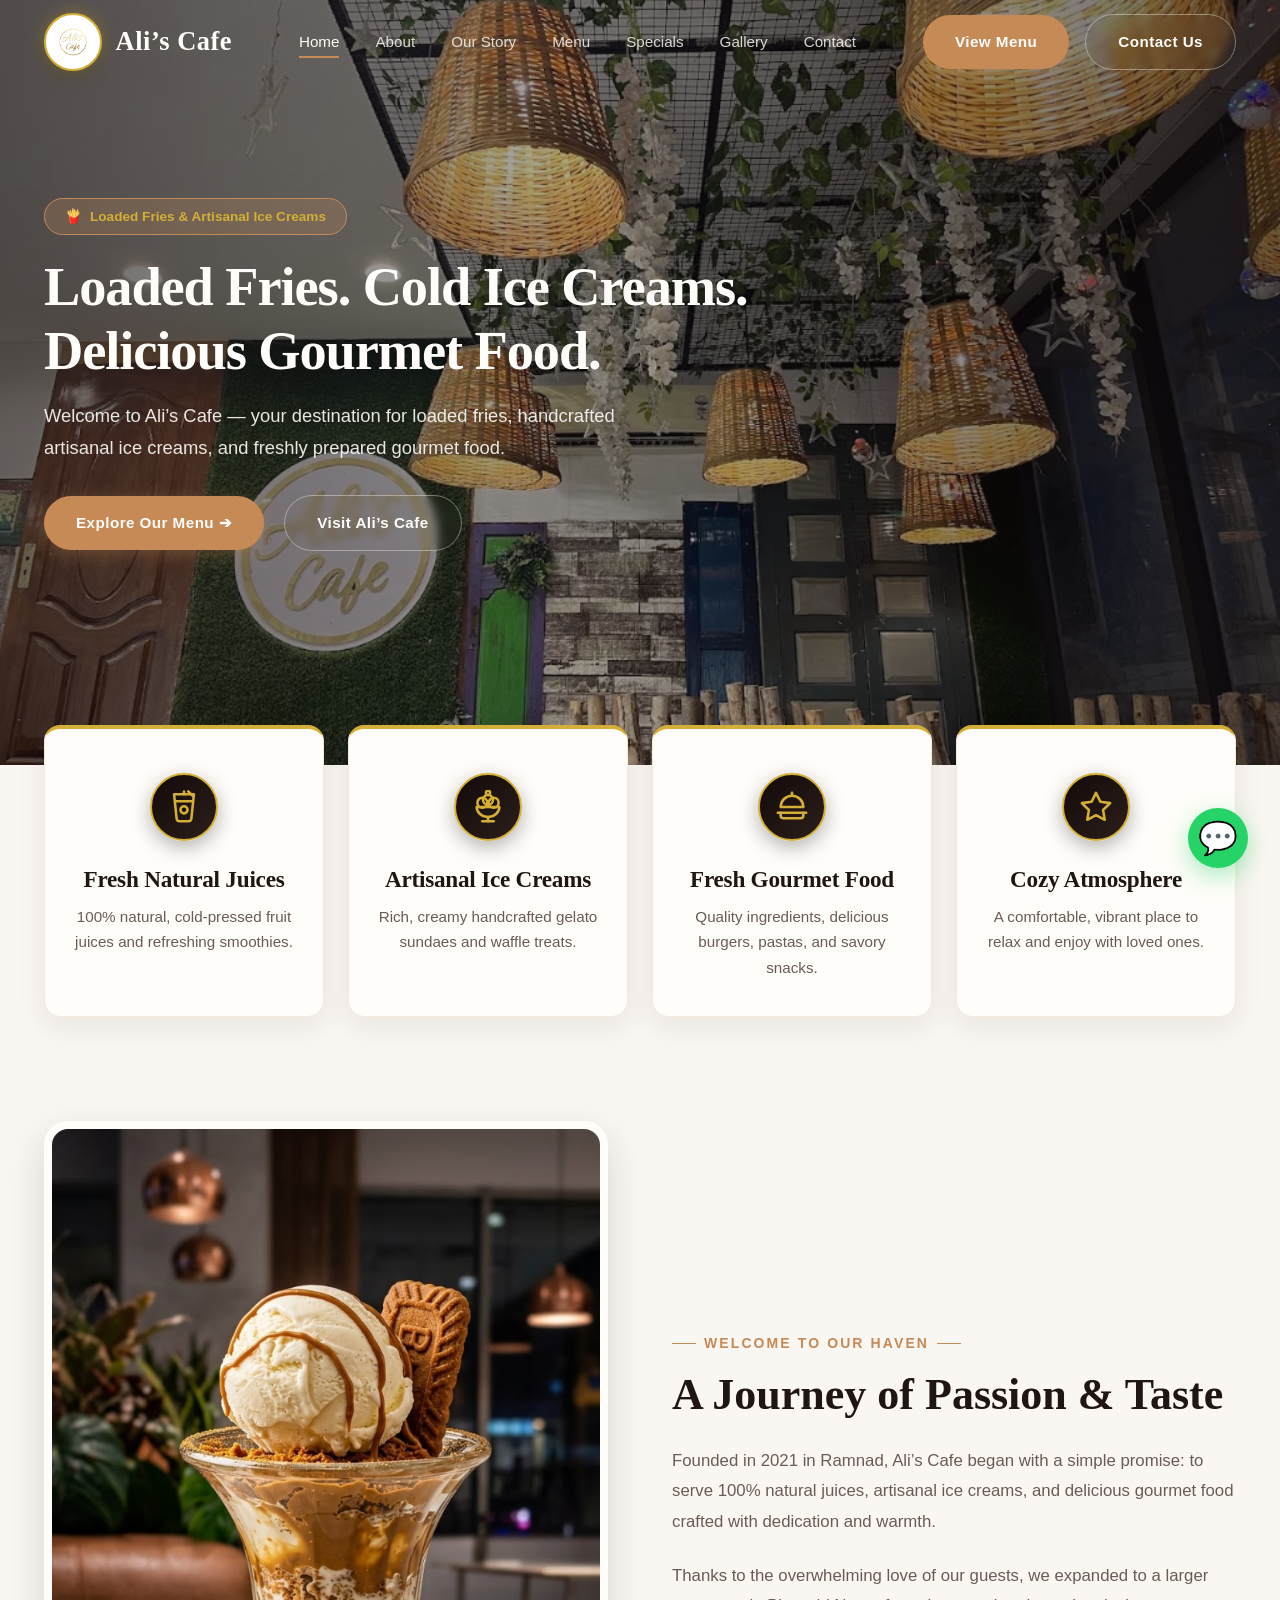
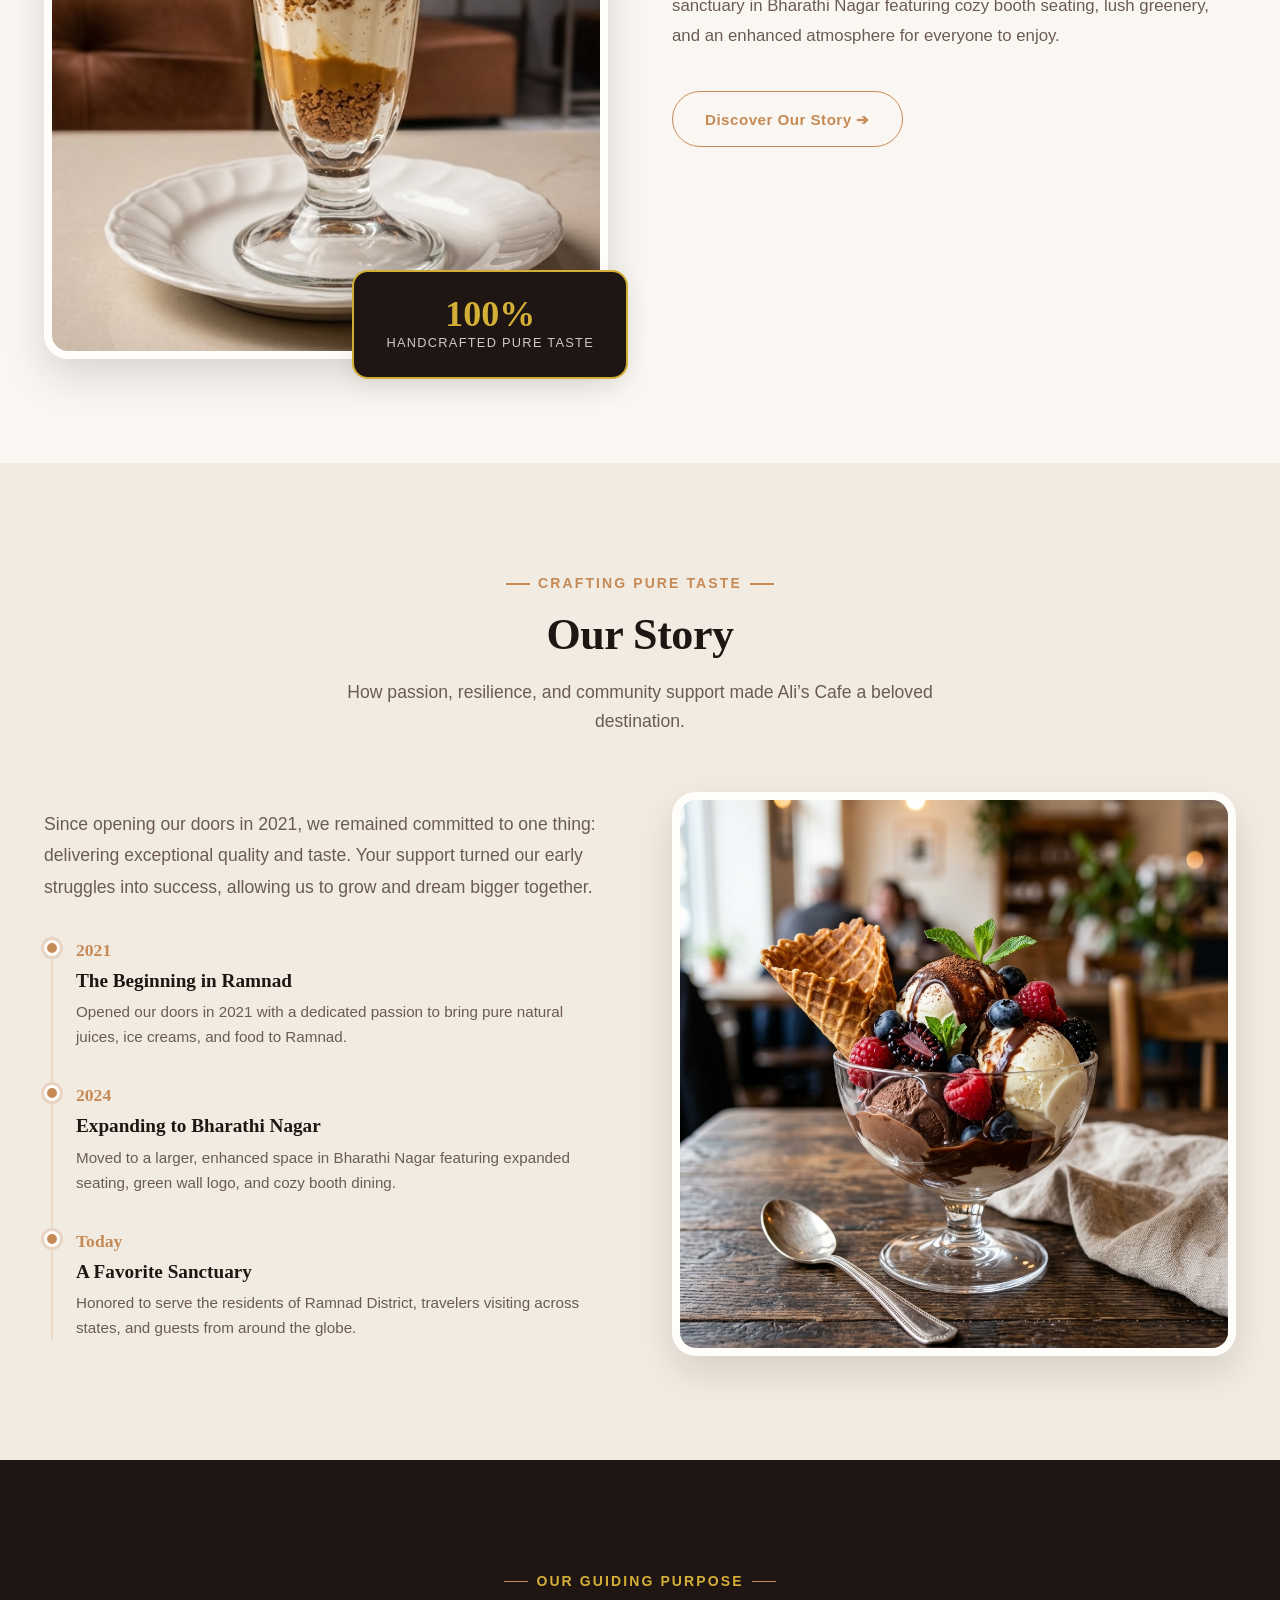
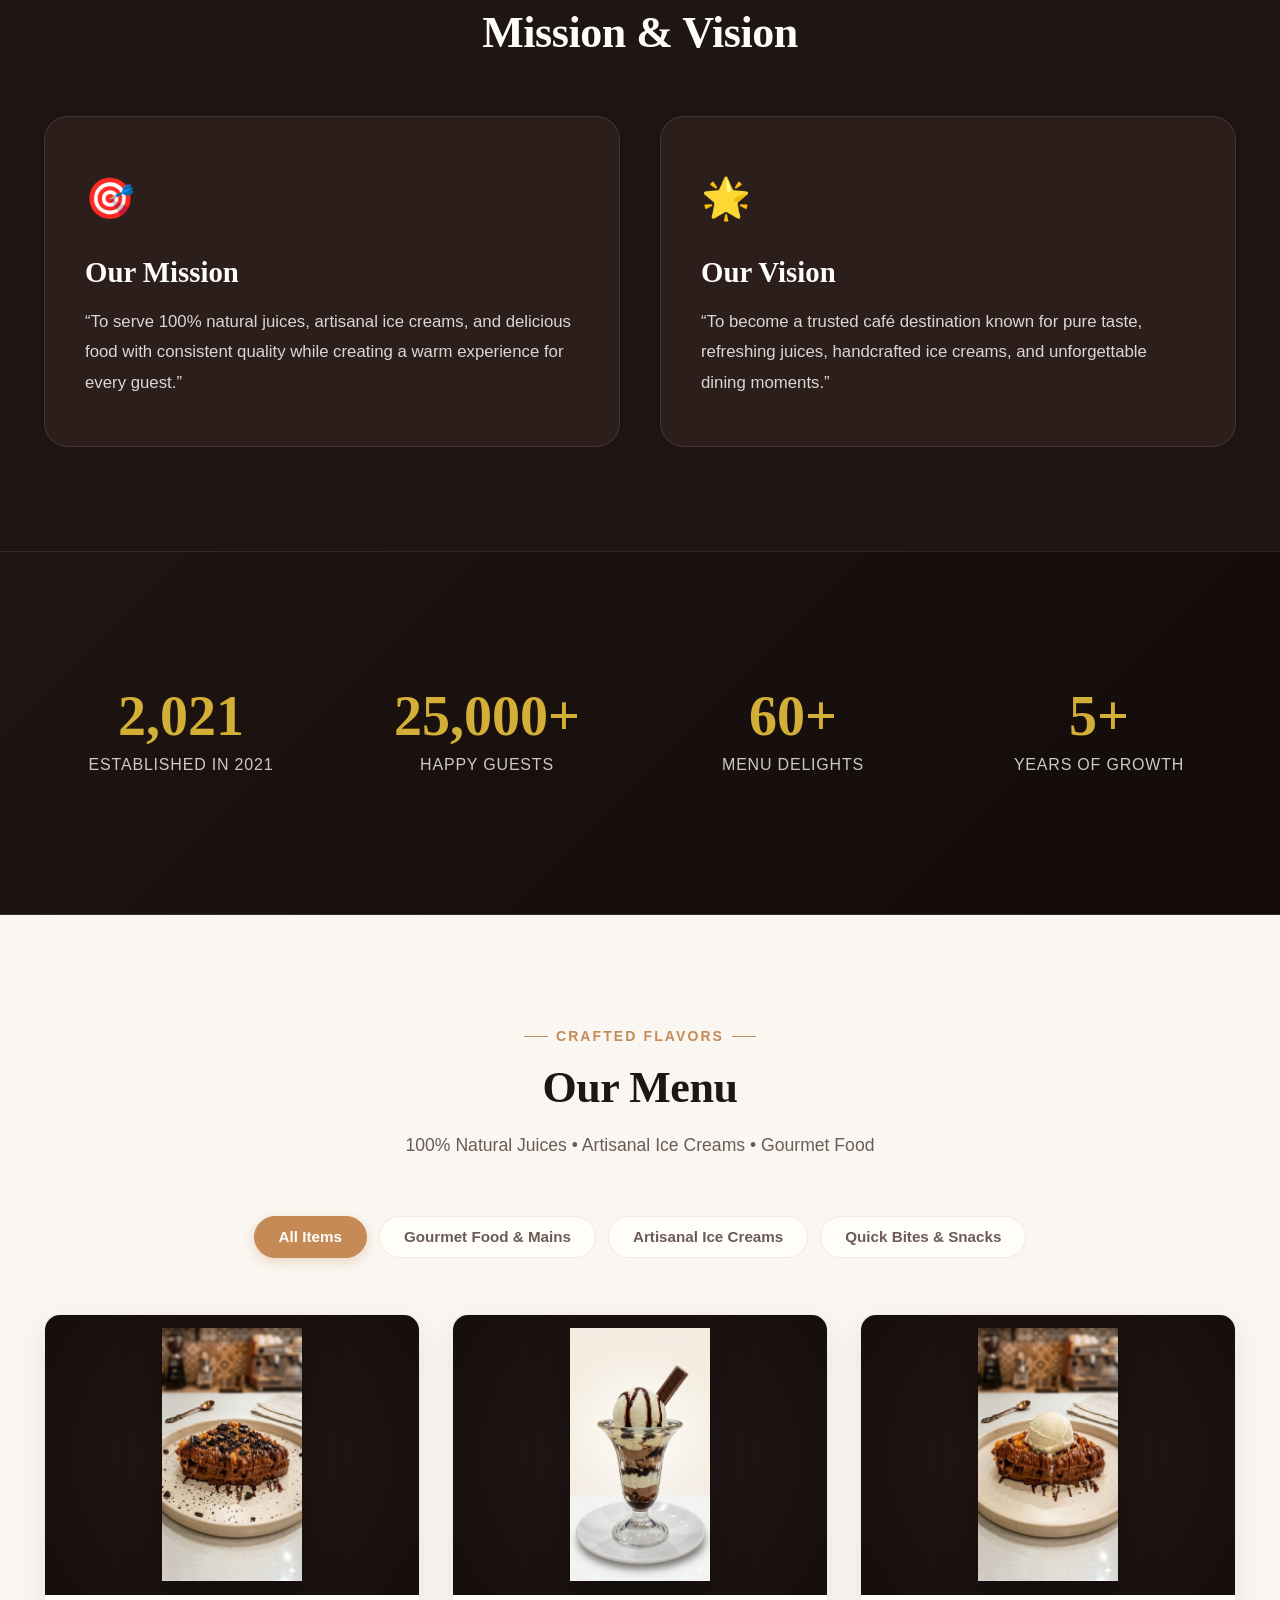
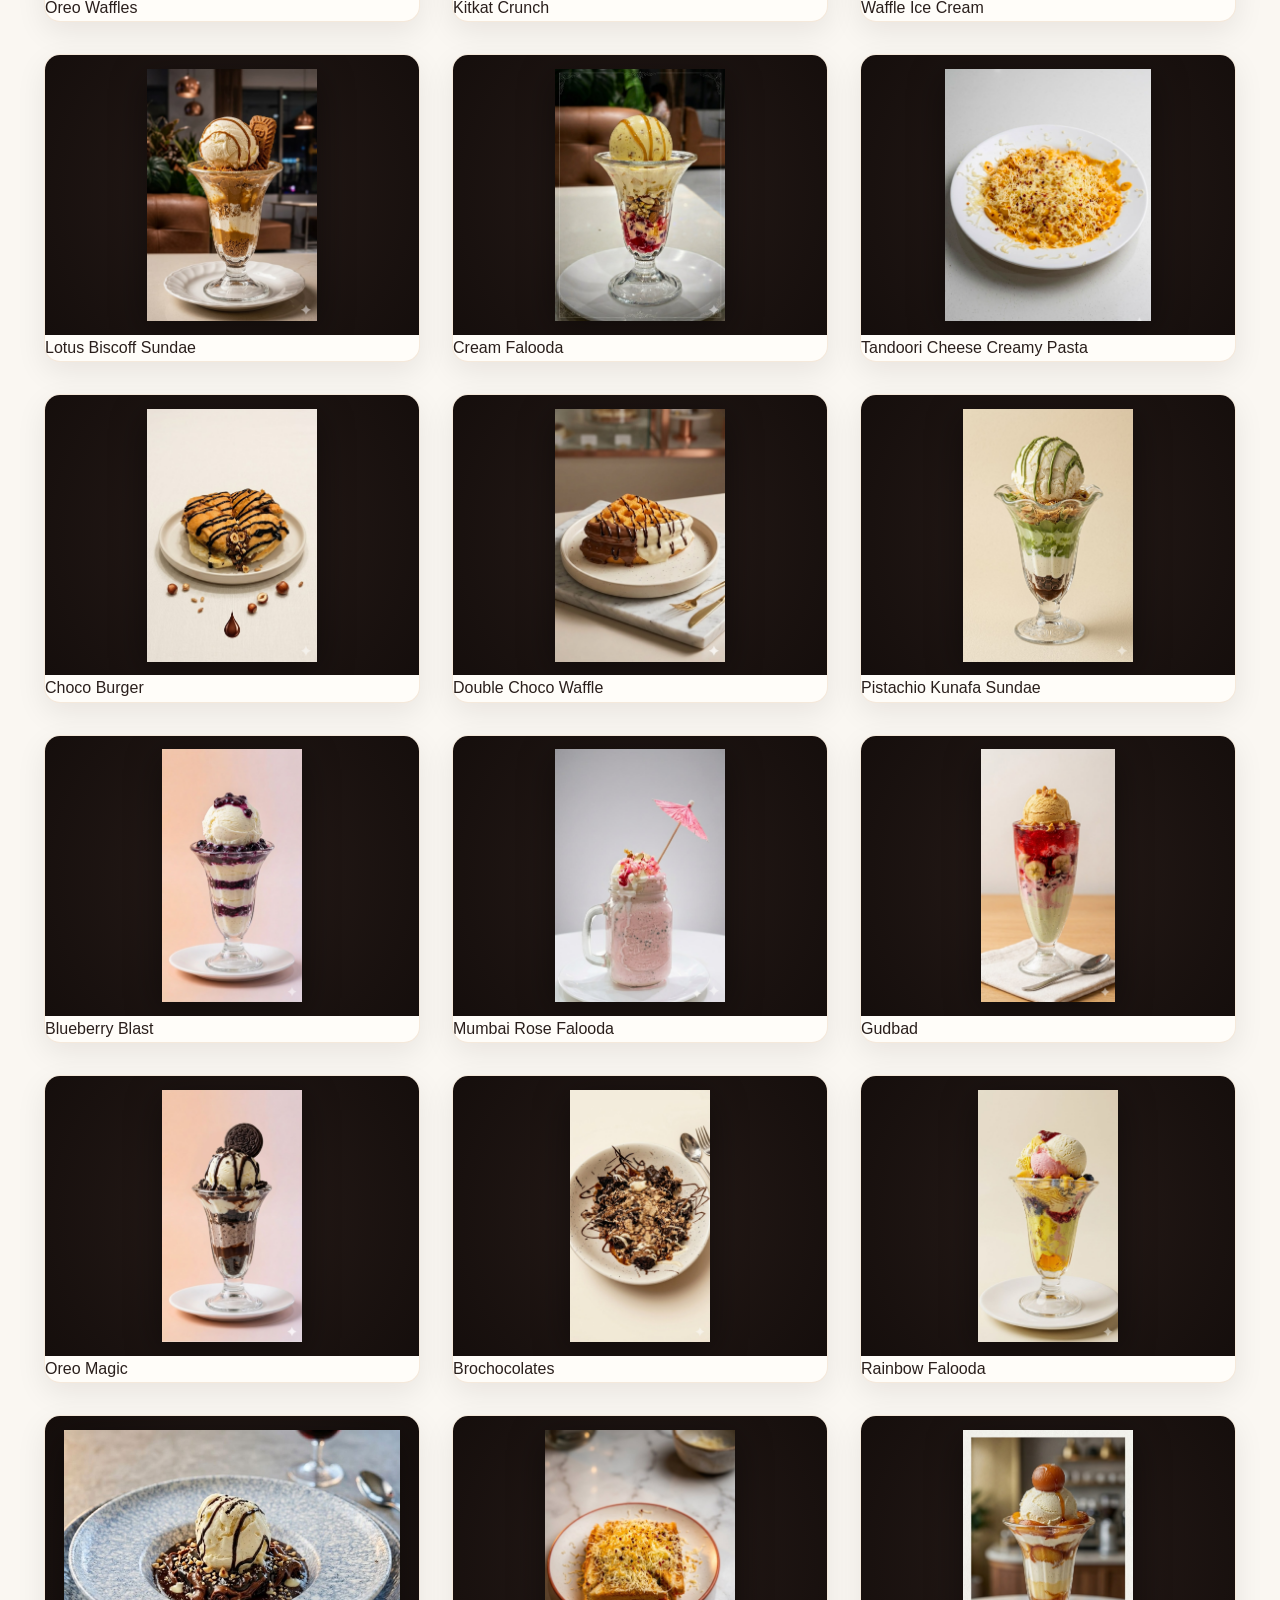
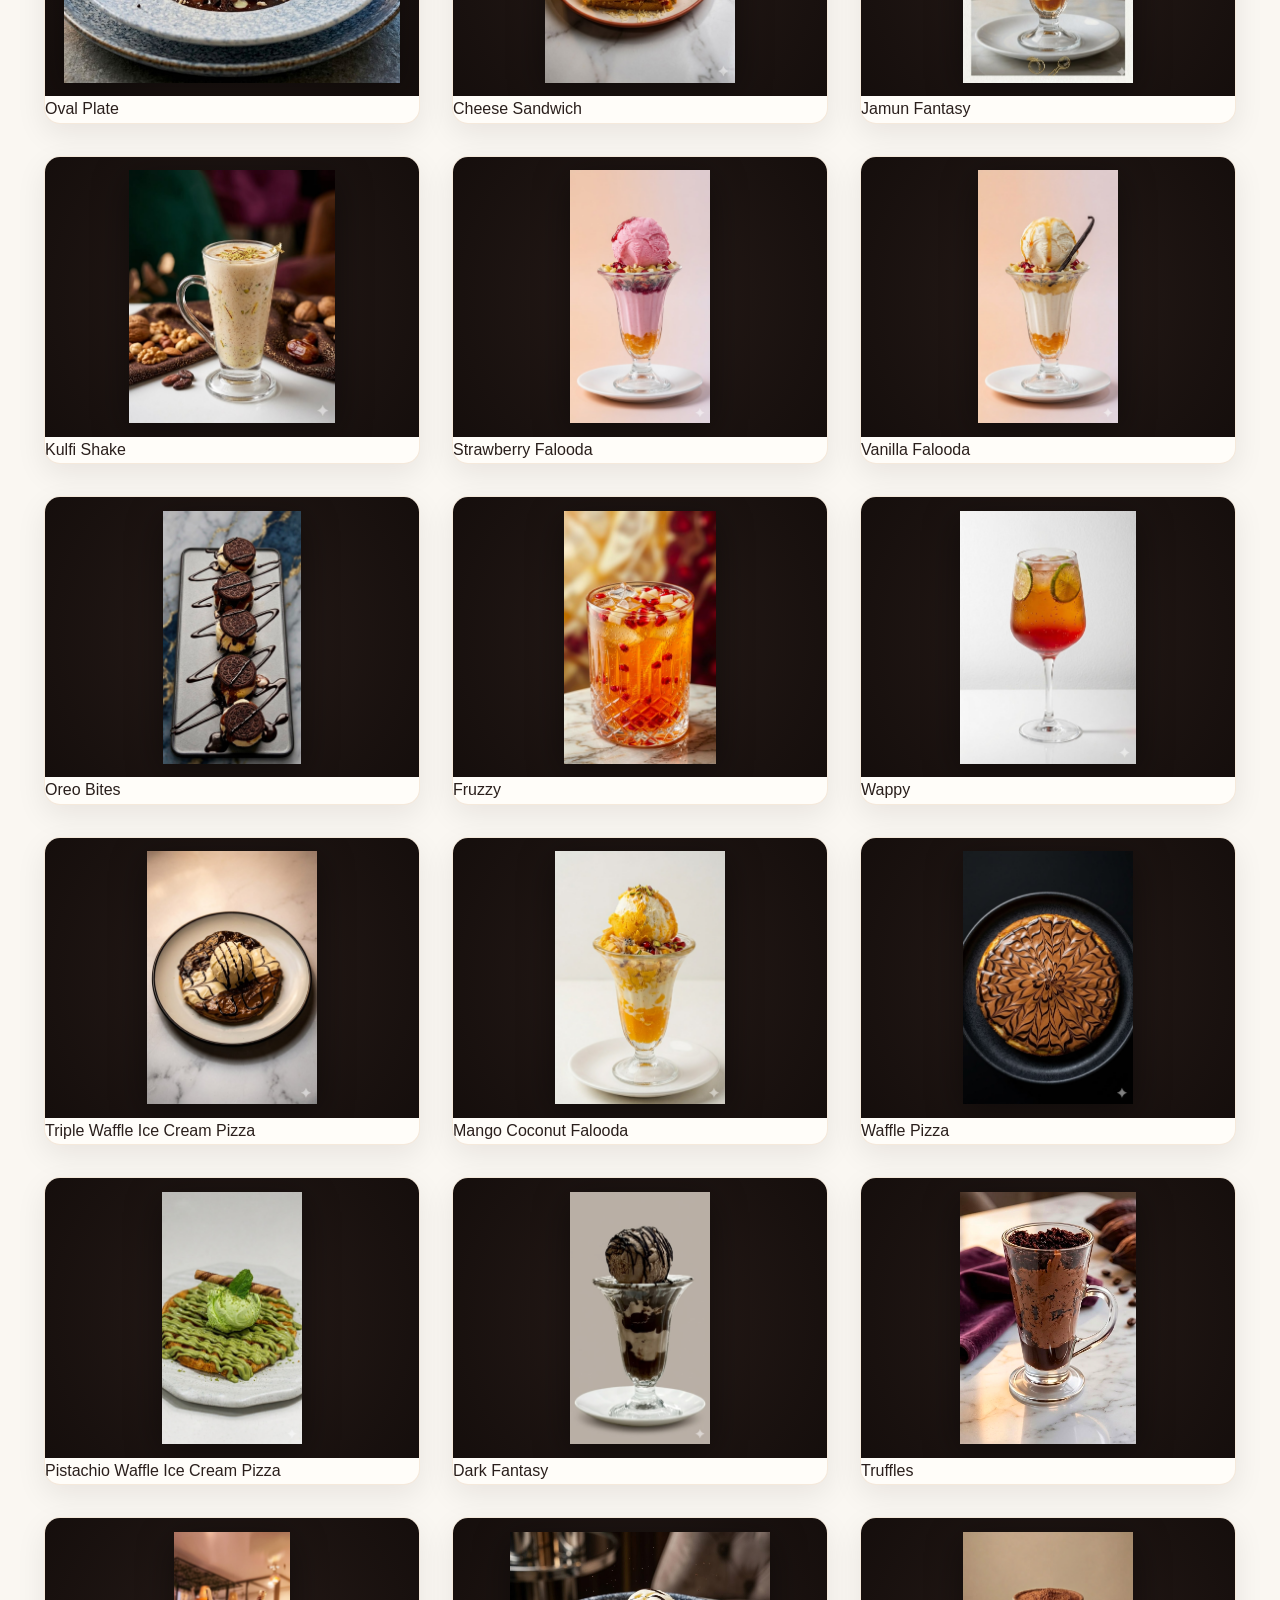
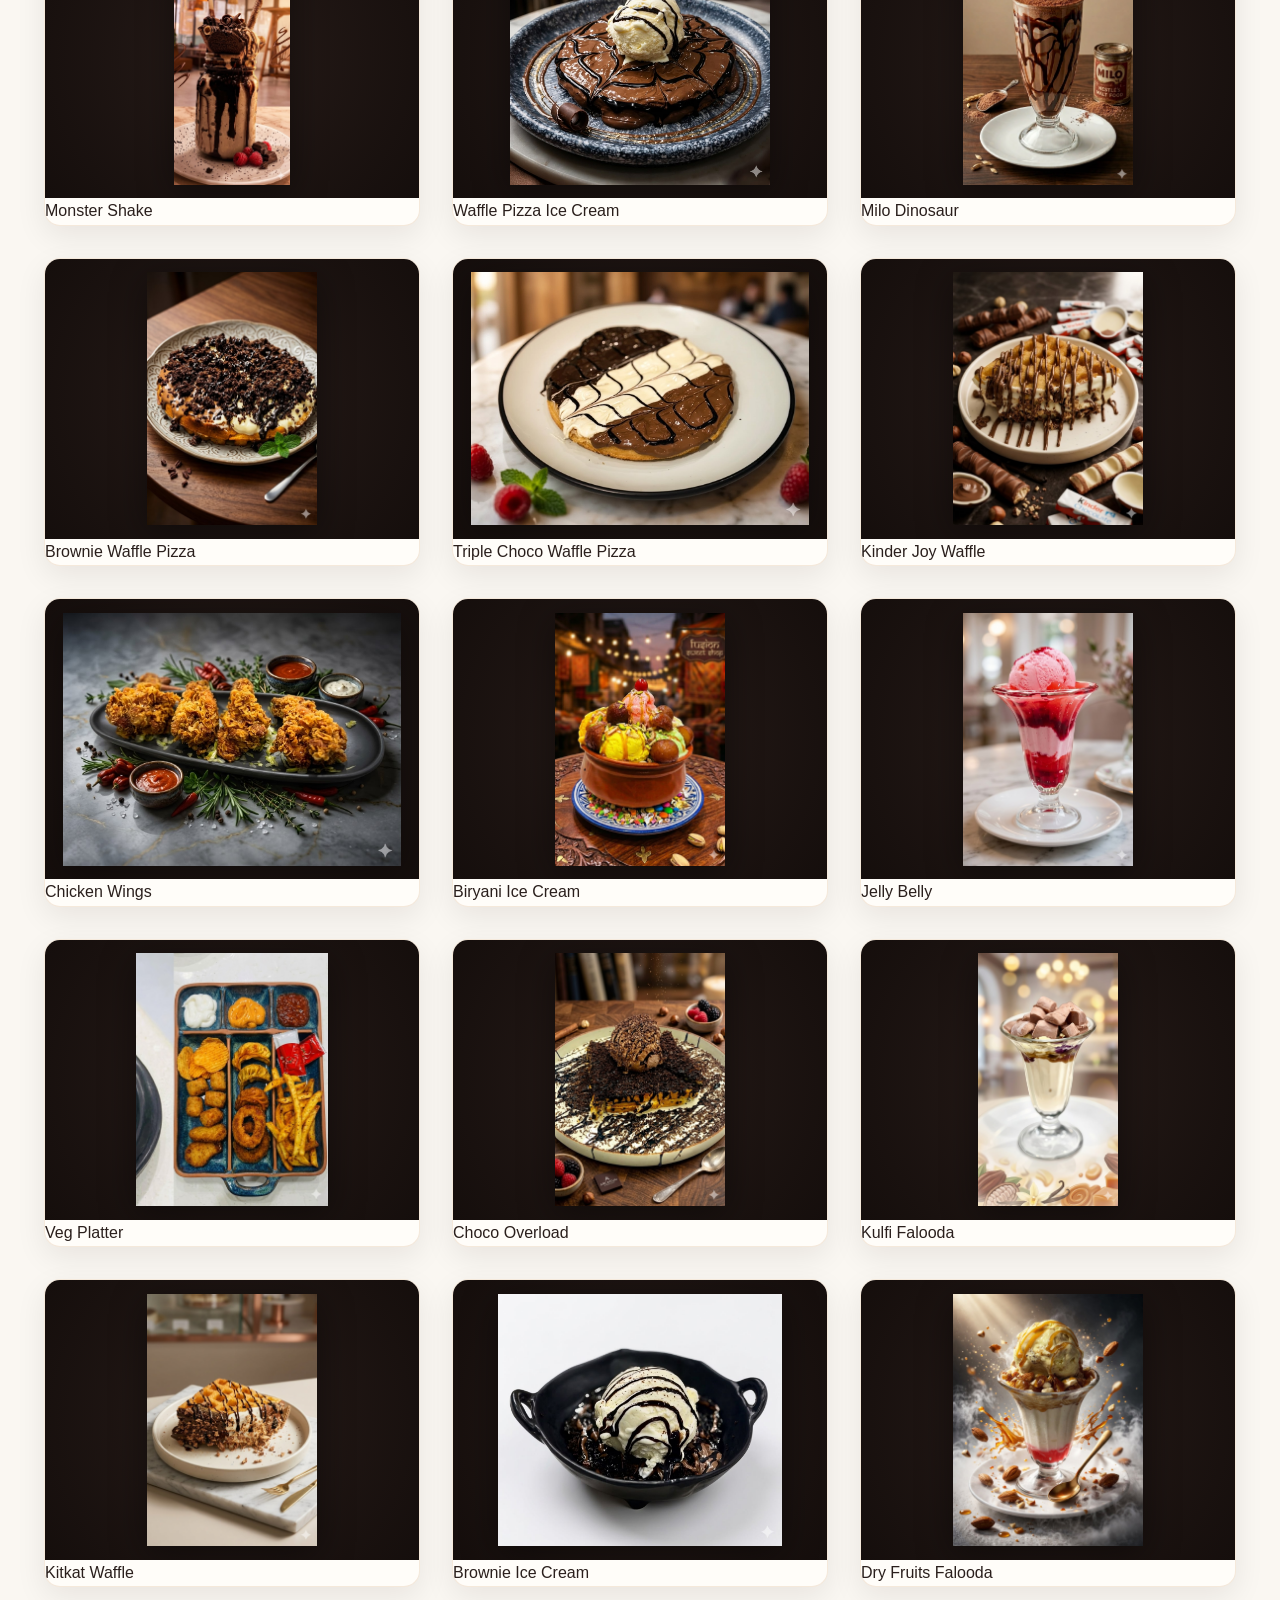
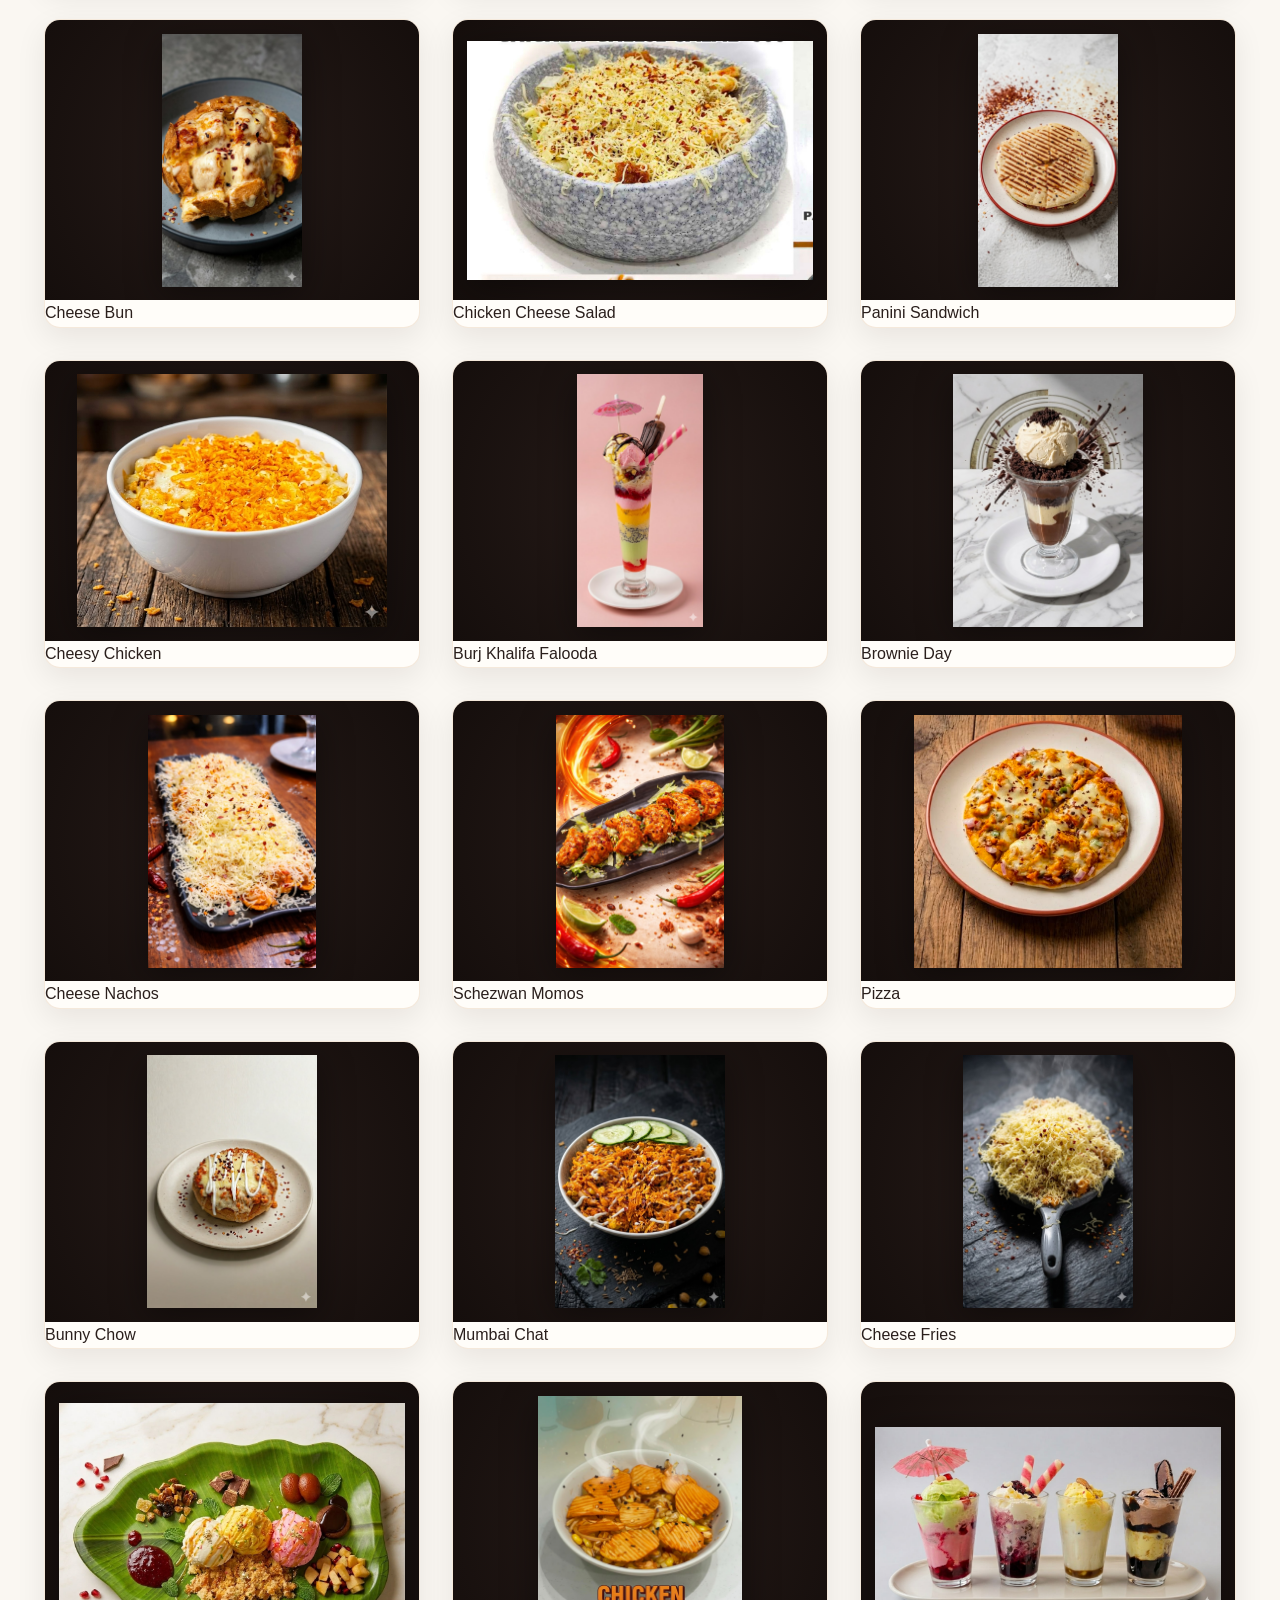
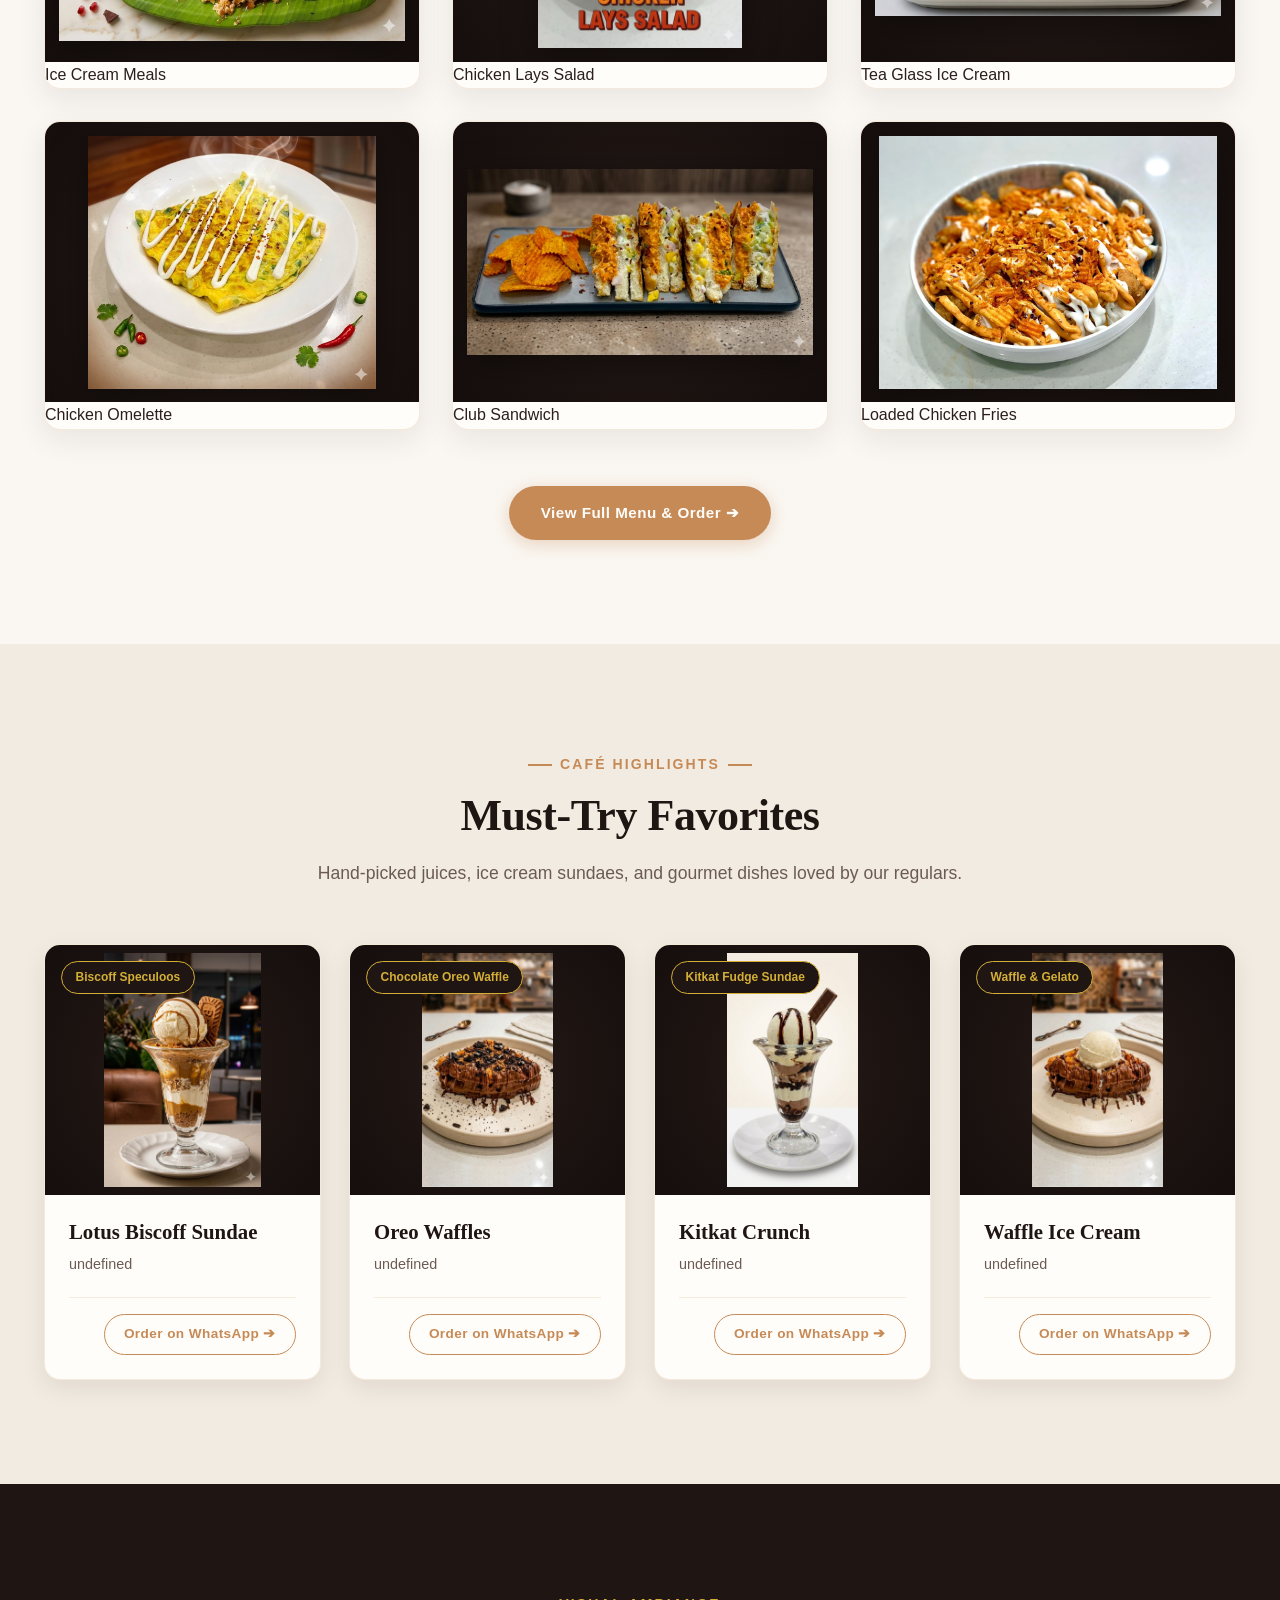
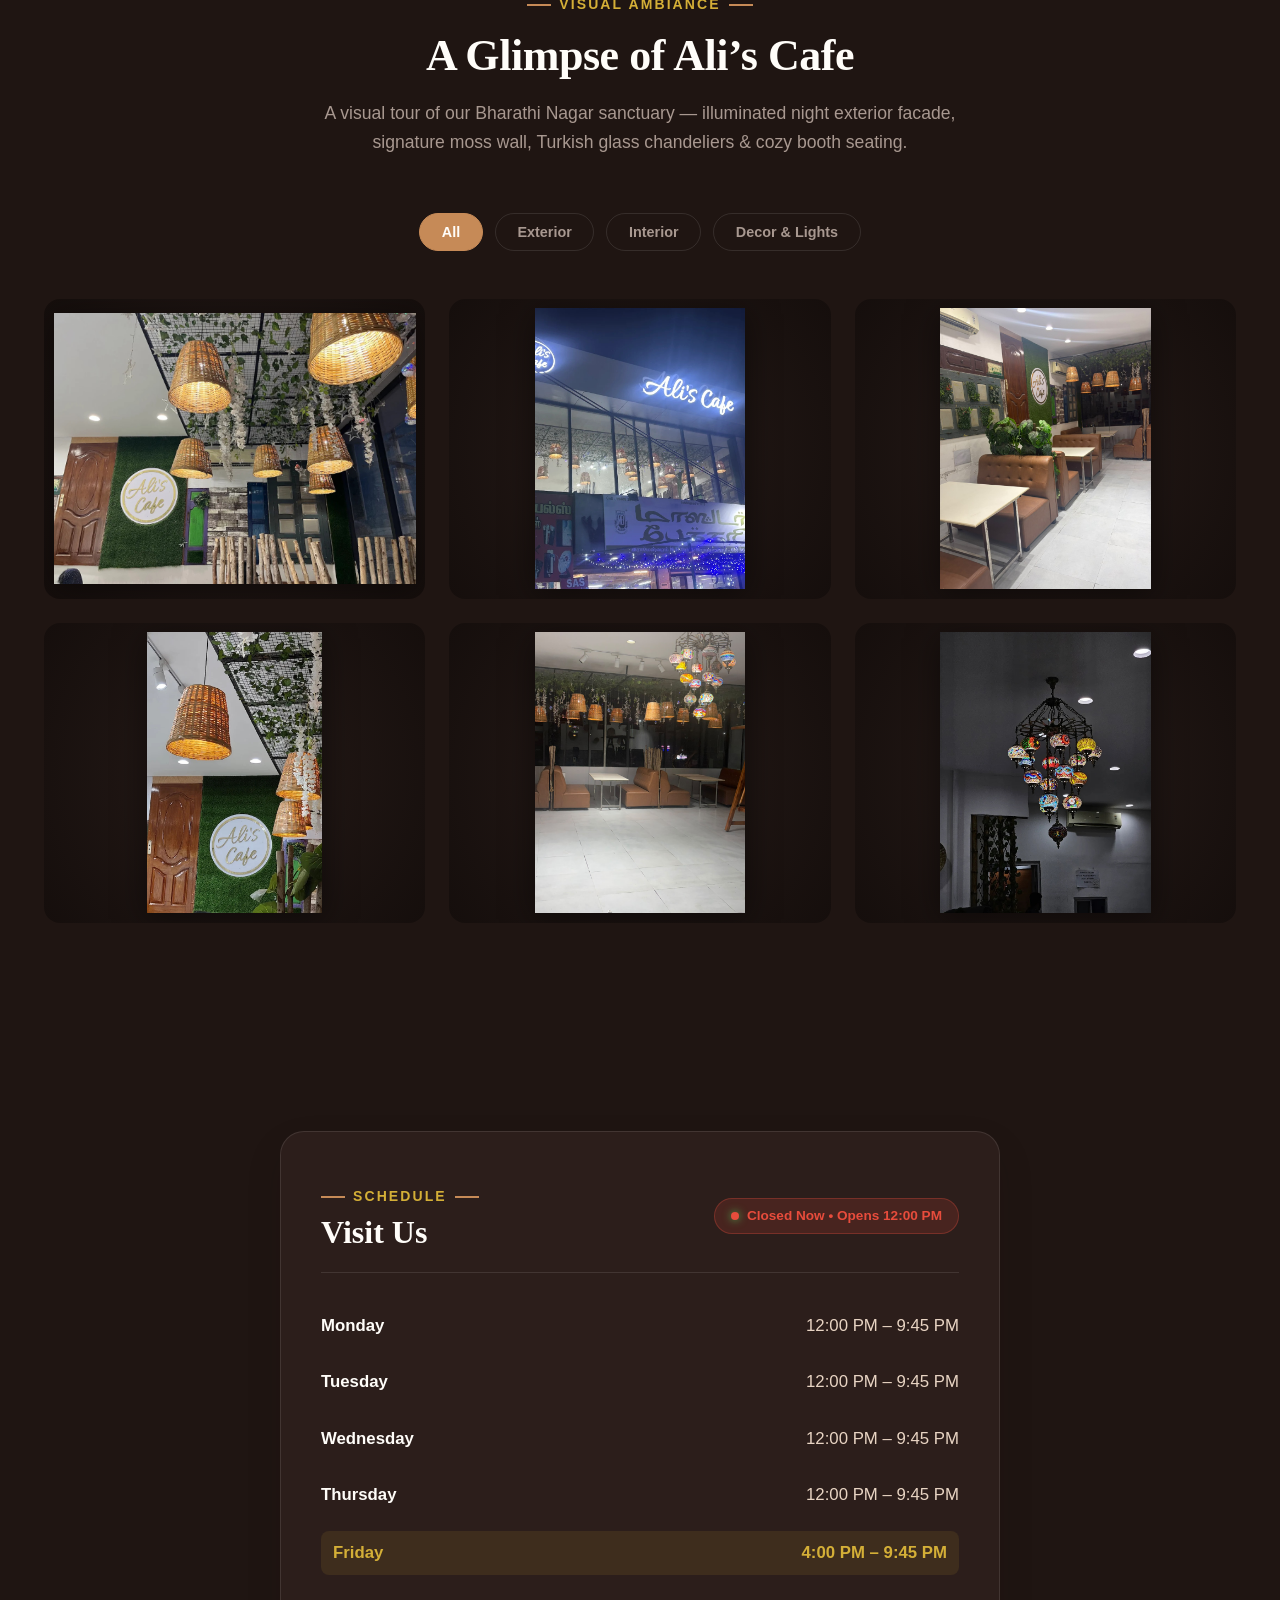
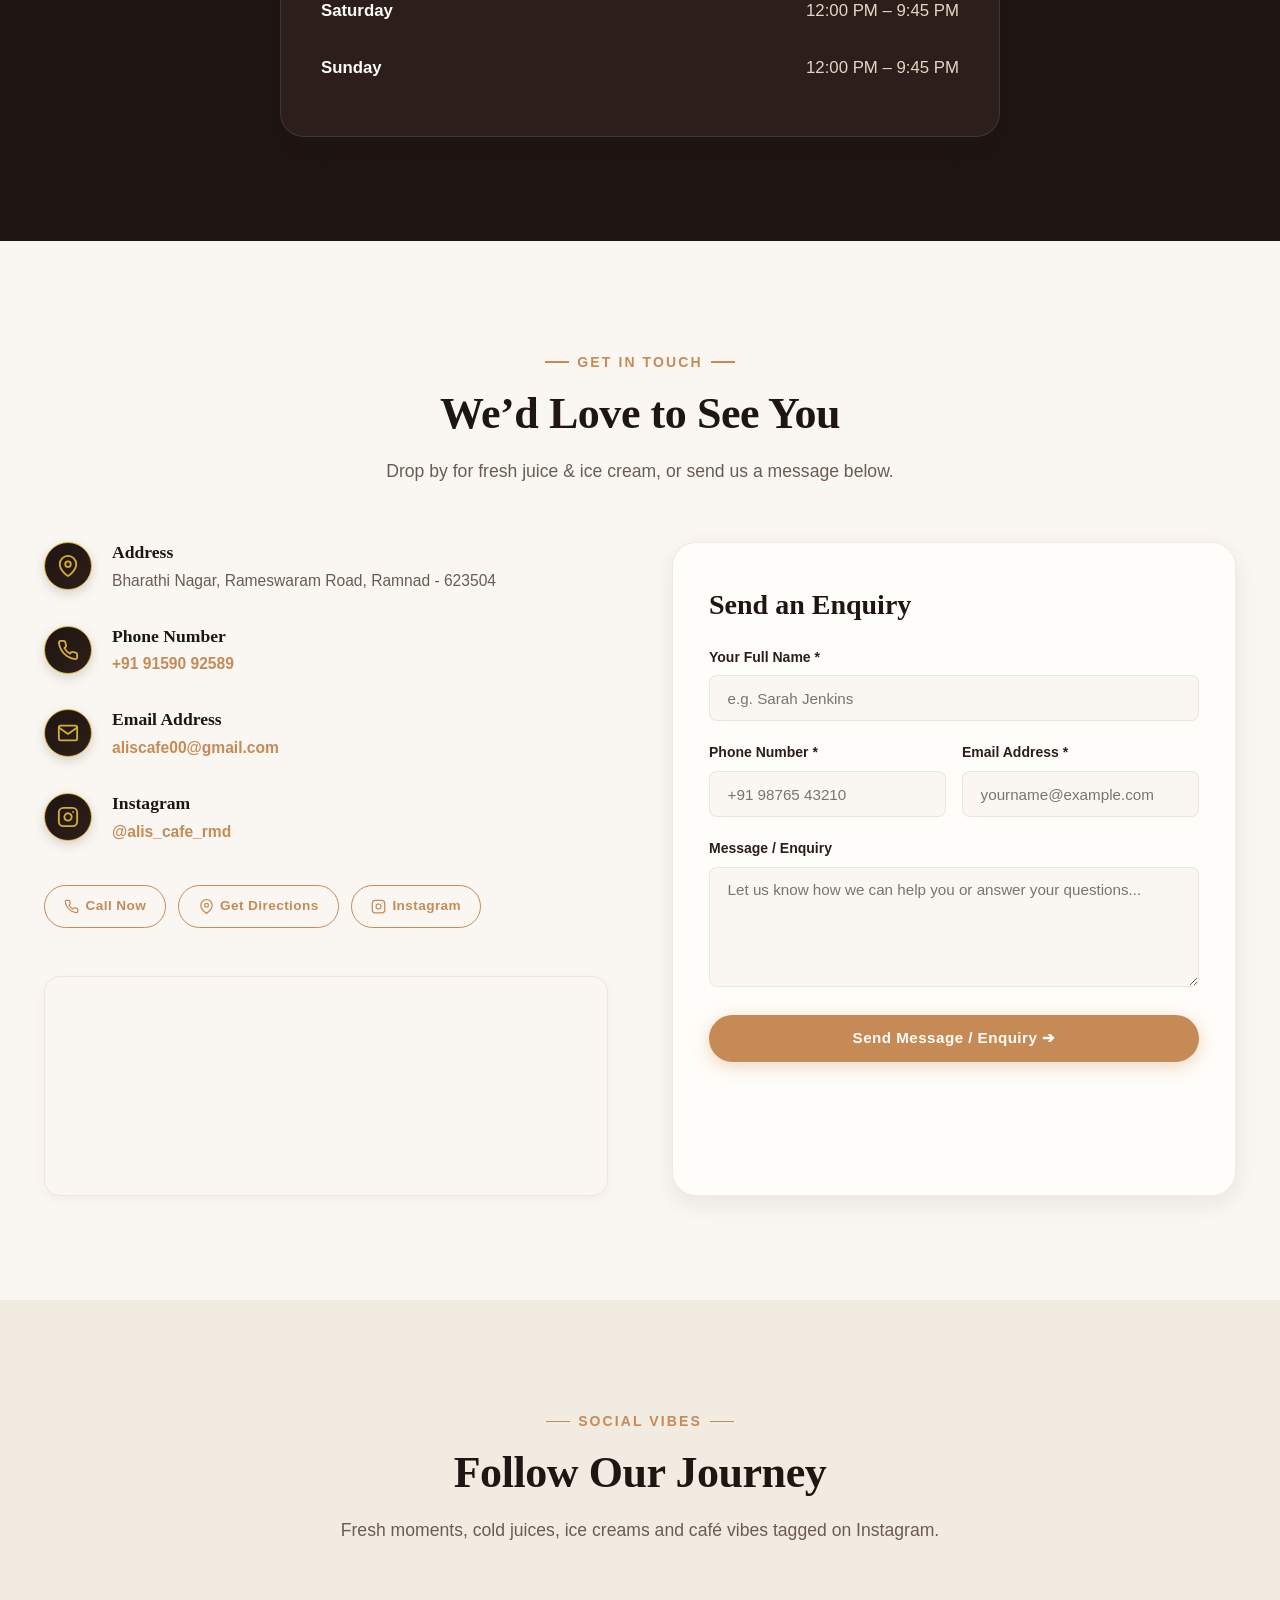
==== commit 60a011ea: "Update hero section: replace Fresh Juices with Loaded Fries" ====
--- a/index.html
+++ b/index.html
@@ -37,7 +37,7 @@
     rel="stylesheet">
 
   <!-- Custom Stylesheet -->
-  <link rel="stylesheet" href="assets/css/styles.css">
+  <link rel="stylesheet" href="./assets/css/styles.css">
 
   <!-- Structured Data / JSON-LD for Local Business & Restaurant -->
   <script type="application/ld+json">
@@ -112,11 +112,11 @@
     <div class="container">
       <div class="hero-content">
         <div class="hero-badge">
-          <span>🧃</span> 100% Natural Juices & Artisanal Ice Creams
-        </div>
-        <h1 class="hero-title">Fresh Juices. Cold Ice Creams.<br>Delicious Gourmet Food.</h1>
+          <span>🍟</span> Loaded Fries & Artisanal Ice Creams
+        </div>
+        <h1 class="hero-title">Loaded Fries. Cold Ice Creams.<br>Delicious Gourmet Food.</h1>
         <p class="hero-subtitle">
-          Welcome to Ali’s Cafe — your destination for cold-pressed natural juices, handcrafted artisanal ice creams,
+          Welcome to Ali’s Cafe — your destination for loaded fries, handcrafted artisanal ice creams,
           and freshly prepared gourmet food.
         </p>
         <div class="hero-buttons">
@@ -1735,8 +1735,8 @@
 
 
   <!-- JavaScript Files -->
-  <script src="assets/js/config.js"></script>
-  <script src="assets/js/main.js"></script>
+  <script src="./assets/js/config.js"></script>
+  <script src="./assets/js/main.js"></script>
 </body>
 
 </html>
--- a/assets/css/styles.css
+++ b/assets/css/styles.css
@@ -0,0 +1,1924 @@
+@import url('https://fonts.googleapis.com/css2?family=Cormorant+Garamond:ital,wght@0,600;0,700;1,600;1,700&family=Outfit:wght@400;500;600;700&family=Playfair+Display:ital,wght@0,600;0,700;1,600&family=Plus+Jakarta+Sans:wght@400;500;600;700&display=swap');
+
+/* ==========================================================================
+   ALI'S CAFE - PREMIUM DESIGN SYSTEM & STYLESHEET
+   Aesthetic: Warm Espresso, Caramel, Gold Accents, Ivory & Cream
+   ========================================================================== */
+
+/* --------------------------------------------------------------------------
+   1. DESIGN TOKENS & CSS CUSTOM PROPERTIES
+   -------------------------------------------------------------------------- */
+:root {
+  /* Color Palette */
+  --clr-espresso-darker: #120B0A;
+  --clr-espresso-dark: #1F1512;
+  --clr-espresso: #2C1E1B;
+  --clr-espresso-light: #3D2B27;
+  
+  --clr-caramel: #C68A57;
+  --clr-caramel-hover: #B27343;
+  --clr-caramel-light: #E8D4C3;
+  
+  --clr-gold: #D4AF37;
+  --clr-gold-glow: rgba(212, 175, 55, 0.25);
+  
+  --clr-cream: #FAF7F2;
+  --clr-cream-pure: #FFFDF9;
+  --clr-beige: #F2EBE1;
+  --clr-beige-dark: #E4D7C5;
+  
+  --clr-text-main: #2A1F1C;
+  --clr-text-muted: #6B5B54;
+  --clr-text-light: #F5EFE8;
+  --clr-text-dim: #A89890;
+  
+  --clr-accent-green: #2E7D32;
+  --clr-accent-red: #D32F2F;
+  --clr-border: rgba(198, 138, 87, 0.18);
+  --clr-border-dark: rgba(255, 255, 255, 0.1);
+
+  /* Professional Typography System */
+  --ff-heading: 'Cormorant Garamond', 'Playfair Display', Georgia, serif;
+  --ff-body: 'Outfit', 'Plus Jakarta Sans', -apple-system, sans-serif;
+  --ff-accent: 'Cormorant Garamond', Georgia, serif;
+
+  /* Shadows & Elevation */
+  --shadow-sm: 0 4px 12px rgba(28, 19, 17, 0.04);
+  --shadow-md: 0 8px 24px rgba(28, 19, 17, 0.08);
+  --shadow-lg: 0 16px 36px rgba(28, 19, 17, 0.12);
+  --shadow-glow: 0 0 25px rgba(198, 138, 87, 0.3);
+
+  /* Transitions */
+  --transition-fast: 0.2s cubic-bezier(0.4, 0, 0.2, 1);
+  --transition-normal: 0.35s cubic-bezier(0.4, 0, 0.2, 1);
+  --transition-slow: 0.6s cubic-bezier(0.16, 1, 0.3, 1);
+
+  /* Layout */
+  --max-width: 1240px;
+  --nav-height: 84px;
+  --radius-sm: 8px;
+  --radius-md: 16px;
+  --radius-lg: 24px;
+  --radius-full: 9999px;
+}
+
+/* --------------------------------------------------------------------------
+   2. GLOBAL RESET & BASE STYLES
+   -------------------------------------------------------------------------- */
+*, *::before, *::after {
+  box-sizing: border-box;
+  margin: 0;
+  padding: 0;
+}
+
+html {
+  scroll-behavior: smooth;
+  font-size: 16px;
+}
+
+body {
+  font-family: var(--ff-body);
+  background-color: var(--clr-cream);
+  color: var(--clr-text-main);
+  line-height: 1.65;
+  overflow-x: hidden;
+  -webkit-font-smoothing: antialiased;
+  -moz-osx-font-smoothing: grayscale;
+}
+
+img {
+  max-width: 100%;
+  height: auto;
+  display: block;
+  object-fit: cover;
+}
+
+a {
+  color: inherit;
+  text-decoration: none;
+  transition: color var(--transition-fast);
+}
+
+button {
+  cursor: pointer;
+  border: none;
+  background: none;
+  font-family: inherit;
+}
+
+/* Typography Helpers */
+h1, h2, h3, h4, h5, h6 {
+  font-family: var(--ff-heading);
+  font-weight: 700;
+  line-height: 1.25;
+  color: var(--clr-espresso-dark);
+}
+
+.text-gold { color: var(--clr-gold); }
+.text-caramel { color: var(--clr-caramel); }
+.text-muted { color: var(--clr-text-muted); }
+
+/* Layout Containers */
+.container {
+  width: 100%;
+  max-width: var(--max-width);
+  margin: 0 auto;
+  padding: 0 1.5rem;
+}
+
+.section {
+  padding: 6.5rem 0;
+  position: relative;
+}
+
+.section-dark {
+  background-color: var(--clr-espresso-dark);
+  color: var(--clr-text-light);
+}
+
+.section-dark h2,
+.section-dark h3 {
+  color: var(--clr-cream-pure);
+}
+
+.section-beige {
+  background-color: var(--clr-beige);
+}
+
+/* Section Header Component */
+.section-header {
+  text-align: center;
+  max-width: 680px;
+  margin: 0 auto 3.5rem;
+}
+
+.section-subtitle {
+  display: inline-flex;
+  align-items: center;
+  gap: 0.5rem;
+  font-family: var(--ff-body);
+  font-size: 0.875rem;
+  font-weight: 700;
+  letter-spacing: 0.15em;
+  text-transform: uppercase;
+  color: var(--clr-caramel);
+  margin-bottom: 0.75rem;
+}
+
+.section-subtitle::before,
+.section-subtitle::after {
+  content: '';
+  display: inline-block;
+  width: 24px;
+  height: 1.5px;
+  background-color: var(--clr-caramel);
+}
+
+.section-title {
+  font-size: 2.75rem;
+  margin-bottom: 1rem;
+  letter-spacing: -0.01em;
+}
+
+.section-description {
+  font-size: 1.1rem;
+  color: var(--clr-text-muted);
+}
+
+.section-dark .section-description {
+  color: var(--clr-text-dim);
+}
+
+/* Button UI Components */
+.btn {
+  display: inline-flex;
+  align-items: center;
+  justify-content: center;
+  gap: 0.6rem;
+  padding: 0.9rem 2rem;
+  font-size: 0.95rem;
+  font-weight: 600;
+  letter-spacing: 0.03em;
+  border-radius: var(--radius-full);
+  transition: all var(--transition-normal);
+  white-space: nowrap;
+}
+
+.btn-primary {
+  background-color: var(--clr-caramel);
+  color: var(--clr-cream-pure);
+  box-shadow: 0 4px 18px rgba(198, 138, 87, 0.35);
+}
+
+.btn-primary:hover {
+  background-color: var(--clr-caramel-hover);
+  transform: translateY(-2px);
+  box-shadow: 0 8px 24px rgba(198, 138, 87, 0.45);
+}
+
+.btn-secondary {
+  background-color: transparent;
+  color: var(--clr-cream-pure);
+  border: 1.5px solid rgba(250, 247, 242, 0.4);
+  backdrop-filter: blur(4px);
+}
+
+.btn-secondary:hover {
+  border-color: var(--clr-cream-pure);
+  background-color: rgba(250, 247, 242, 0.1);
+  transform: translateY(-2px);
+}
+
+.btn-outline {
+  background: transparent;
+  border: 1.5px solid var(--clr-caramel);
+  color: var(--clr-caramel);
+}
+
+.btn-outline:hover {
+  background-color: var(--clr-caramel);
+  color: var(--clr-cream-pure);
+  transform: translateY(-2px);
+}
+
+/* Editable Placeholder Badge Tag */
+.placeholder-badge {
+  display: inline-flex;
+  align-items: center;
+  gap: 0.35rem;
+  padding: 0.2rem 0.6rem;
+  font-size: 0.75rem;
+  font-weight: 600;
+  border-radius: 4px;
+  background: rgba(212, 175, 55, 0.15);
+  color: var(--clr-gold);
+  border: 1px dashed var(--clr-gold);
+}
+
+/* --------------------------------------------------------------------------
+   3. HEADER & NAVIGATION BAR
+   -------------------------------------------------------------------------- */
+.header {
+  position: fixed;
+  top: 0;
+  left: 0;
+  width: 100%;
+  z-index: 1000;
+  height: var(--nav-height);
+  transition: all var(--transition-normal);
+}
+
+.header.scrolled {
+  height: 70px;
+  background-color: rgba(31, 21, 18, 0.92);
+  backdrop-filter: blur(16px);
+  box-shadow: 0 4px 30px rgba(0, 0, 0, 0.25);
+  border-bottom: 1px solid var(--clr-border-dark);
+}
+
+.header-container {
+  height: 100%;
+  display: flex;
+  align-items: center;
+  justify-content: space-between;
+}
+
+.logo {
+  display: flex;
+  align-items: center;
+  gap: 0.85rem;
+  font-family: var(--ff-heading);
+  font-size: 1.65rem;
+  font-weight: 700;
+  color: var(--clr-cream-pure);
+  letter-spacing: 0.02em;
+  transition: opacity var(--transition-fast);
+}
+
+.logo:hover {
+  color: var(--clr-gold);
+}
+
+.logo-img {
+  width: 58px;
+  height: 58px;
+  object-fit: contain;
+  border-radius: 50%;
+  background-color: #FFFFFF;
+  padding: 3px;
+  box-shadow: 0 0 16px rgba(212, 175, 55, 0.45), 0 4px 15px rgba(0, 0, 0, 0.35);
+  border: 2px solid var(--clr-gold);
+  transition: all var(--transition-normal);
+}
+
+.logo:hover .logo-img {
+  transform: scale(1.1) rotate(4deg);
+  box-shadow: 0 0 25px rgba(212, 175, 55, 0.8), 0 6px 20px rgba(0, 0, 0, 0.4);
+  border-color: #FFE58F;
+}
+
+.header.scrolled .logo-img {
+  width: 48px;
+  height: 48px;
+}
+
+.footer-brand .logo-img {
+  width: 64px;
+  height: 64px;
+}
+
+.nav-menu {
+  display: flex;
+  align-items: center;
+  gap: 2.25rem;
+  list-style: none;
+}
+
+.nav-link {
+  font-size: 0.95rem;
+  font-weight: 500;
+  color: rgba(250, 247, 242, 0.85);
+  position: relative;
+  padding: 0.5rem 0;
+}
+
+.nav-link::after {
+  content: '';
+  position: absolute;
+  bottom: 0;
+  left: 0;
+  width: 0%;
+  height: 2px;
+  background-color: var(--clr-caramel);
+  transition: width var(--transition-fast);
+}
+
+.nav-link:hover,
+.nav-link.active {
+  color: var(--clr-cream-pure);
+}
+
+.nav-link:hover::after,
+.nav-link.active::after {
+  width: 100%;
+}
+
+.nav-actions {
+  display: flex;
+  align-items: center;
+  gap: 1rem;
+}
+
+.hamburger {
+  display: none;
+  flex-direction: column;
+  justify-content: space-between;
+  width: 30px;
+  height: 20px;
+  background: transparent;
+  cursor: pointer;
+  z-index: 1001;
+}
+
+.hamburger span {
+  width: 100%;
+  height: 2.5px;
+  background-color: var(--clr-cream-pure);
+  border-radius: 2px;
+  transition: all var(--transition-fast);
+}
+
+/* --------------------------------------------------------------------------
+   4. HERO SECTION
+   -------------------------------------------------------------------------- */
+.hero {
+  position: relative;
+  min-height: 85vh;
+  display: flex;
+  align-items: center;
+  padding: 5rem 0 6rem;
+  background-color: var(--clr-espresso-darker);
+  overflow: hidden;
+}
+
+.hero-bg {
+  position: absolute;
+  top: 0;
+  left: 0;
+  width: 100%;
+  height: 100%;
+  z-index: 1;
+  background-image: linear-gradient(
+      to right,
+      rgba(18, 11, 10, 0.62) 0%,
+      rgba(18, 11, 10, 0.32) 50%,
+      rgba(18, 11, 10, 0.62) 100%
+    ),
+    url('../images/hero-bg.jpg');
+  background-size: cover;
+  background-position: center;
+  animation: heroZoom 24s infinite alternate ease-in-out;
+}
+
+@keyframes heroZoom {
+  0% { transform: scale(1); }
+  100% { transform: scale(1.06); }
+}
+
+.hero-content {
+  position: relative;
+  z-index: 2;
+  max-width: 760px;
+  color: var(--clr-cream-pure);
+}
+
+.hero-badge {
+  display: inline-flex;
+  align-items: center;
+  gap: 0.5rem;
+  padding: 0.4rem 1.25rem;
+  background: rgba(198, 138, 87, 0.25);
+  border: 1px solid var(--clr-caramel);
+  border-radius: var(--radius-full);
+  font-size: 0.85rem;
+  font-weight: 600;
+  color: var(--clr-gold);
+  margin-bottom: 1.2rem;
+  backdrop-filter: blur(8px);
+}
+
+.hero-title {
+  font-size: 3.4rem;
+  line-height: 1.18;
+  color: var(--clr-cream-pure);
+  margin-bottom: 1.1rem;
+  letter-spacing: -0.02em;
+}
+
+.hero-subtitle {
+  font-size: 1.15rem;
+  color: rgba(250, 247, 242, 0.92);
+  margin-bottom: 2rem;
+  max-width: 640px;
+  line-height: 1.7;
+}
+
+.hero-buttons {
+  display: flex;
+  align-items: center;
+  gap: 1.25rem;
+  flex-wrap: wrap;
+}
+
+/* --------------------------------------------------------------------------
+   5. QUICK HIGHLIGHTS SECTION
+   -------------------------------------------------------------------------- */
+.highlights-wrapper {
+  margin-top: -2.5rem;
+  position: relative;
+  z-index: 10;
+}
+
+.highlights-grid {
+  display: grid;
+  grid-template-columns: repeat(4, 1fr);
+  gap: 1.5rem;
+}
+
+.highlight-card {
+  position: relative;
+  background: var(--clr-cream-pure);
+  padding: 2.75rem 1.85rem 2.25rem;
+  border-radius: var(--radius-md);
+  box-shadow: 0 10px 30px rgba(28, 19, 17, 0.08);
+  border: 1px solid var(--clr-border);
+  border-top: 4px solid var(--clr-gold);
+  transition: all var(--transition-normal);
+  text-align: center;
+  overflow: hidden;
+}
+
+.highlight-card::before {
+  content: '';
+  position: absolute;
+  top: 0;
+  left: 0;
+  width: 100%;
+  height: 100%;
+  background: linear-gradient(180deg, rgba(212, 175, 55, 0.06) 0%, transparent 65%);
+  opacity: 0;
+  transition: opacity var(--transition-fast);
+  pointer-events: none;
+}
+
+.highlight-card:hover {
+  transform: translateY(-10px);
+  box-shadow: 0 20px 40px rgba(198, 138, 87, 0.2), 0 0 20px rgba(212, 175, 55, 0.15);
+  border-color: var(--clr-gold);
+}
+
+.highlight-card:hover::before {
+  opacity: 1;
+}
+
+.highlight-icon {
+  width: 68px;
+  height: 68px;
+  border-radius: 50%;
+  background: linear-gradient(135deg, var(--clr-espresso-darker), var(--clr-espresso));
+  border: 2px solid var(--clr-gold);
+  color: var(--clr-gold);
+  display: flex;
+  align-items: center;
+  justify-content: center;
+  margin: 0 auto 1.5rem;
+  box-shadow: 0 6px 20px rgba(0, 0, 0, 0.3);
+  transition: all var(--transition-normal);
+}
+
+.highlight-icon svg {
+  width: 34px;
+  height: 34px;
+  stroke: var(--clr-gold);
+  transition: transform var(--transition-fast);
+}
+
+.highlight-card:hover .highlight-icon {
+  transform: scale(1.12) rotate(6deg);
+  background: linear-gradient(135deg, var(--clr-caramel), var(--clr-espresso-dark));
+  border-color: #FFE58F;
+  color: var(--clr-cream-pure);
+  box-shadow: 0 8px 24px rgba(212, 175, 55, 0.45);
+}
+
+.highlight-card:hover .highlight-icon svg {
+  stroke: var(--clr-cream-pure);
+}
+
+.highlight-title {
+  font-family: var(--ff-heading);
+  font-size: 1.45rem;
+  font-weight: 700;
+  color: var(--clr-espresso-dark);
+  margin-bottom: 0.65rem;
+  letter-spacing: -0.01em;
+}
+
+.highlight-desc {
+  font-family: var(--ff-body);
+  font-size: 0.95rem;
+  color: var(--clr-text-muted);
+  line-height: 1.65;
+}
+
+/* --------------------------------------------------------------------------
+   6. ABOUT SECTION
+   -------------------------------------------------------------------------- */
+.about-grid {
+  display: grid;
+  grid-template-columns: 1fr 1fr;
+  gap: 4rem;
+  align-items: center;
+}
+
+.about-image-wrapper {
+  position: relative;
+}
+
+.about-image-frame {
+  border-radius: var(--radius-lg);
+  overflow: hidden;
+  box-shadow: 0 16px 40px rgba(28, 19, 17, 0.15);
+  border: 8px solid var(--clr-cream-pure);
+}
+
+.about-image-frame img {
+  width: 100%;
+  height: auto;
+  aspect-ratio: 2 / 3;
+  object-fit: cover;
+  display: block;
+  transition: transform var(--transition-slow);
+}
+
+.about-image-wrapper:hover .about-image-frame img {
+  transform: scale(1.04);
+}
+
+.about-experience-badge {
+  position: absolute;
+  bottom: -20px;
+  right: -20px;
+  background-color: var(--clr-espresso-dark);
+  color: var(--clr-cream-pure);
+  padding: 1.5rem 2rem;
+  border-radius: var(--radius-md);
+  border: 2px solid var(--clr-gold);
+  box-shadow: var(--shadow-md);
+  text-align: center;
+}
+
+.about-badge-num {
+  font-family: var(--ff-heading);
+  font-size: 2.25rem;
+  font-weight: 700;
+  color: var(--clr-gold);
+  line-height: 1;
+}
+
+.about-badge-text {
+  font-size: 0.8rem;
+  text-transform: uppercase;
+  letter-spacing: 0.1em;
+  color: rgba(250, 247, 242, 0.8);
+}
+
+.about-content {
+  display: flex;
+  flex-direction: column;
+  align-items: flex-start;
+}
+
+.about-title {
+  font-size: 2.75rem;
+  margin-bottom: 1.5rem;
+}
+
+.about-text {
+  font-size: 1.05rem;
+  color: var(--clr-text-muted);
+  margin-bottom: 1.5rem;
+  line-height: 1.8;
+}
+
+/* --------------------------------------------------------------------------
+   7. OUR STORY & TIMELINE
+   -------------------------------------------------------------------------- */
+.story-grid {
+  display: grid;
+  grid-template-columns: 1fr 1fr;
+  gap: 4rem;
+  align-items: center;
+}
+
+.story-timeline {
+  display: flex;
+  flex-direction: column;
+  gap: 2rem;
+  position: relative;
+  padding-left: 2rem;
+  margin-top: 2rem;
+}
+
+.story-timeline::before {
+  content: '';
+  position: absolute;
+  top: 0;
+  left: 7px;
+  width: 2px;
+  height: 100%;
+  background-color: var(--clr-border);
+}
+
+.timeline-item {
+  position: relative;
+}
+
+.timeline-dot {
+  position: absolute;
+  top: 4px;
+  left: -2rem;
+  width: 16px;
+  height: 16px;
+  border-radius: 50%;
+  background-color: var(--clr-caramel);
+  border: 3px solid var(--clr-cream-pure);
+  box-shadow: 0 0 0 3px var(--clr-caramel-light);
+}
+
+.timeline-year {
+  font-family: var(--ff-heading);
+  font-size: 1.1rem;
+  font-weight: 700;
+  color: var(--clr-caramel);
+  margin-bottom: 0.25rem;
+}
+
+.timeline-title {
+  font-size: 1.2rem;
+  margin-bottom: 0.4rem;
+}
+
+.timeline-desc {
+  font-size: 0.95rem;
+  color: var(--clr-text-muted);
+}
+
+/* --------------------------------------------------------------------------
+   8. MISSION & VISION SECTION
+   -------------------------------------------------------------------------- */
+.mission-grid {
+  display: grid;
+  grid-template-columns: 1fr 1fr;
+  gap: 2.5rem;
+}
+
+.mission-card {
+  background: var(--clr-espresso);
+  border: 1px solid var(--clr-border-dark);
+  padding: 3rem 2.5rem;
+  border-radius: var(--radius-lg);
+  box-shadow: var(--shadow-md);
+  position: relative;
+  overflow: hidden;
+  transition: transform var(--transition-normal);
+}
+
+.mission-card:hover {
+  transform: translateY(-6px);
+  border-color: var(--clr-gold);
+}
+
+.mission-icon {
+  font-size: 2.5rem;
+  margin-bottom: 1.5rem;
+  display: inline-block;
+}
+
+.mission-card h3 {
+  font-size: 1.8rem;
+  margin-bottom: 1rem;
+  color: var(--clr-cream-pure);
+}
+
+.mission-card p {
+  font-size: 1.05rem;
+  color: rgba(250, 247, 242, 0.85);
+  line-height: 1.8;
+}
+
+/* --------------------------------------------------------------------------
+   9. ACHIEVEMENTS & STATS COUNTER
+   -------------------------------------------------------------------------- */
+.stats-section {
+  background: linear-gradient(135deg, var(--clr-espresso-dark), var(--clr-espresso-darker));
+  border-top: 1px solid var(--clr-border-dark);
+  border-bottom: 1px solid var(--clr-border-dark);
+}
+
+.stats-grid {
+  display: grid;
+  grid-template-columns: repeat(4, 1fr);
+  gap: 2rem;
+  text-align: center;
+}
+
+.stat-card {
+  padding: 2rem 1rem;
+}
+
+.stat-number-wrapper {
+  font-family: var(--ff-heading);
+  font-size: 3.5rem;
+  font-weight: 700;
+  color: var(--clr-gold);
+  line-height: 1;
+  margin-bottom: 0.5rem;
+  display: flex;
+  align-items: center;
+  justify-content: center;
+}
+
+.stat-label {
+  font-size: 1rem;
+  font-weight: 500;
+  color: rgba(250, 247, 242, 0.8);
+  letter-spacing: 0.05em;
+  text-transform: uppercase;
+}
+
+/* --------------------------------------------------------------------------
+   10. MENU SHOWCASE & CATEGORY FILTERS
+   -------------------------------------------------------------------------- */
+.menu-categories {
+  display: flex;
+  align-items: center;
+  justify-content: center;
+  gap: 0.75rem;
+  flex-wrap: wrap;
+  margin-bottom: 3.5rem;
+}
+
+.menu-tab {
+  padding: 0.7rem 1.5rem;
+  font-size: 0.95rem;
+  font-weight: 600;
+  border-radius: var(--radius-full);
+  background: var(--clr-cream-pure);
+  color: var(--clr-text-muted);
+  border: 1px solid var(--clr-border);
+  transition: all var(--transition-fast);
+}
+
+.menu-tab:hover {
+  border-color: var(--clr-caramel);
+  color: var(--clr-caramel);
+}
+
+.menu-tab.active {
+  background-color: var(--clr-caramel);
+  color: var(--clr-cream-pure);
+  border-color: var(--clr-caramel);
+  box-shadow: 0 4px 14px rgba(198, 138, 87, 0.3);
+}
+
+.menu-grid {
+  display: grid;
+  grid-template-columns: repeat(3, 1fr);
+  gap: 2rem;
+}
+
+@media (max-width: 992px) {
+  .menu-grid {
+    grid-template-columns: repeat(2, 1fr);
+  }
+}
+
+@media (max-width: 576px) {
+  .menu-grid {
+    grid-template-columns: 1fr;
+  }
+}
+
+.menu-card {
+  position: relative;
+  background: var(--clr-cream-pure);
+  border-radius: var(--radius-md);
+  overflow: hidden;
+  box-shadow: 0 10px 30px rgba(28, 19, 17, 0.08);
+  border: 1px solid var(--clr-border);
+  display: flex;
+  flex-direction: column;
+  transition: all var(--transition-normal);
+}
+
+.menu-card:hover {
+  transform: translateY(-8px);
+  box-shadow: 0 18px 36px rgba(198, 138, 87, 0.2);
+  border-color: var(--clr-gold);
+}
+
+.menu-item-img {
+  position: relative;
+  width: 100%;
+  height: 280px;
+  overflow: hidden;
+  background: radial-gradient(circle at center, #261B18 0%, #150E0C 100%);
+  display: flex;
+  align-items: center;
+  justify-content: center;
+  padding: 0.85rem;
+}
+
+.menu-item-img img {
+  width: 100%;
+  height: 100%;
+  object-fit: contain;
+  display: block;
+  filter: drop-shadow(0 8px 18px rgba(0, 0, 0, 0.45));
+  transition: transform var(--transition-slow);
+}
+
+.menu-card:hover .menu-item-img img {
+  transform: scale(1.06);
+}
+
+.menu-item-badge {
+  position: absolute;
+  top: 12px;
+  left: 12px;
+  background: rgba(18, 11, 10, 0.85);
+  color: var(--clr-gold);
+  border: 1px solid var(--clr-gold);
+  padding: 0.35rem 0.9rem;
+  border-radius: var(--radius-full);
+  font-size: 0.75rem;
+  font-weight: 600;
+  backdrop-filter: blur(6px);
+  z-index: 2;
+}
+
+.menu-item-info {
+  padding: 1.5rem 1.25rem 1.75rem;
+  text-align: center;
+  flex-grow: 1;
+  display: flex;
+  flex-direction: column;
+  justify-content: center;
+}
+
+.menu-item-name {
+  font-family: var(--ff-heading);
+  font-size: 1.5rem;
+  font-weight: 700;
+  color: var(--clr-espresso-dark);
+  margin: 0;
+  letter-spacing: -0.01em;
+}
+
+.menu-item-desc {
+  font-size: 0.9rem;
+  color: var(--clr-text-muted);
+  margin-bottom: 0.6rem;
+  line-height: 1.5;
+}
+
+.menu-item-tags {
+  display: flex;
+  align-items: center;
+  gap: 0.5rem;
+}
+
+.badge-tag {
+  font-size: 0.75rem;
+  font-weight: 600;
+  padding: 0.2rem 0.6rem;
+  border-radius: var(--radius-full);
+}
+
+.badge-veg { background: rgba(46, 125, 50, 0.1); color: var(--clr-accent-green); }
+.badge-spicy { background: rgba(211, 47, 47, 0.1); color: var(--clr-accent-red); }
+.badge-feature { background: rgba(198, 138, 87, 0.15); color: var(--clr-caramel); }
+
+.menu-footer-cta {
+  text-align: center;
+  margin-top: 3.5rem;
+}
+
+/* --------------------------------------------------------------------------
+   11. FEATURED SPECIALS ("MUST-TRY FAVORITES")
+   -------------------------------------------------------------------------- */
+.specials-grid {
+  display: grid;
+  grid-template-columns: repeat(4, 1fr);
+  gap: 1.75rem;
+}
+
+.special-card {
+  background-color: var(--clr-cream-pure);
+  border-radius: var(--radius-md);
+  overflow: hidden;
+  box-shadow: var(--shadow-md);
+  border: 1px solid var(--clr-border);
+  transition: all var(--transition-normal);
+  display: flex;
+  flex-direction: column;
+}
+
+.special-card:hover {
+  transform: translateY(-8px);
+  box-shadow: var(--shadow-lg);
+}
+
+.special-img-wrapper {
+  position: relative;
+  height: 250px;
+  overflow: hidden;
+  background: radial-gradient(circle at center, #261B18 0%, #150E0C 100%);
+}
+
+.special-img-wrapper img {
+  width: 100%;
+  height: 100%;
+  object-fit: contain;
+  padding: 0.5rem;
+  transition: transform var(--transition-slow);
+}
+
+.special-card:hover .special-img-wrapper img {
+  transform: scale(1.1);
+}
+
+.special-tag {
+  position: absolute;
+  top: 1rem;
+  left: 1rem;
+  background-color: var(--clr-espresso-dark);
+  color: var(--clr-gold);
+  font-size: 0.75rem;
+  font-weight: 700;
+  padding: 0.35rem 0.85rem;
+  border-radius: var(--radius-full);
+  border: 1px solid var(--clr-gold);
+  backdrop-filter: blur(4px);
+}
+
+.special-body {
+  padding: 1.5rem;
+  display: flex;
+  flex-direction: column;
+  flex-grow: 1;
+}
+
+.special-title {
+  font-size: 1.3rem;
+  margin-bottom: 0.5rem;
+}
+
+.special-desc {
+  font-size: 0.9rem;
+  color: var(--clr-text-muted);
+  margin-bottom: 1.25rem;
+  flex-grow: 1;
+}
+
+.special-footer {
+  display: flex;
+  align-items: center;
+  justify-content: space-between;
+  border-top: 1px solid var(--clr-border);
+  padding-top: 1rem;
+}
+
+.special-price {
+  font-family: var(--ff-heading);
+  font-size: 1.4rem;
+  font-weight: 700;
+  color: var(--clr-caramel);
+}
+
+/* --------------------------------------------------------------------------
+   12. GALLERY & LIGHTBOX
+   -------------------------------------------------------------------------- */
+.gallery-filters {
+  display: flex;
+  align-items: center;
+  justify-content: center;
+  gap: 0.75rem;
+  flex-wrap: wrap;
+  margin-bottom: 3rem;
+}
+
+.gallery-filter-btn {
+  padding: 0.6rem 1.35rem;
+  font-size: 0.9rem;
+  font-weight: 600;
+  border-radius: var(--radius-full);
+  background: transparent;
+  color: var(--clr-text-dim);
+  border: 1px solid var(--clr-border-dark);
+  transition: all var(--transition-fast);
+}
+
+.gallery-filter-btn:hover,
+.gallery-filter-btn.active {
+  background-color: var(--clr-caramel);
+  color: var(--clr-cream-pure);
+  border-color: var(--clr-caramel);
+}
+
+.gallery-grid {
+  display: grid;
+  grid-template-columns: repeat(3, 1fr);
+  gap: 1.5rem;
+}
+
+.gallery-item {
+  position: relative;
+  height: 300px;
+  border-radius: var(--radius-md);
+  overflow: hidden;
+  cursor: pointer;
+  background: radial-gradient(circle at center, #261B18 0%, #150E0C 100%);
+  display: flex;
+  align-items: center;
+  justify-content: center;
+  padding: 0.6rem;
+}
+
+.gallery-item img {
+  width: 100%;
+  height: 100%;
+  object-fit: contain;
+  transition: transform var(--transition-slow);
+  filter: drop-shadow(0 6px 16px rgba(0, 0, 0, 0.5));
+}
+
+.gallery-overlay {
+  position: absolute;
+  inset: 0;
+  background: linear-gradient(to top, rgba(18, 11, 10, 0.88) 0%, transparent 65%);
+  display: flex;
+  flex-direction: column;
+  justify-content: flex-end;
+  padding: 1.5rem;
+  opacity: 0;
+  transition: opacity var(--transition-normal);
+}
+
+.gallery-item:hover img {
+  transform: scale(1.06);
+}
+
+.gallery-item:hover .gallery-overlay {
+  opacity: 1;
+}
+
+.gallery-title {
+  color: var(--clr-cream-pure);
+  font-size: 1.2rem;
+}
+
+.gallery-category {
+  color: var(--clr-gold);
+  font-size: 0.85rem;
+  font-weight: 600;
+  text-transform: uppercase;
+}
+
+/* Lightbox Modal */
+.lightbox {
+  position: fixed;
+  inset: 0;
+  background: rgba(18, 11, 10, 0.95);
+  backdrop-filter: blur(12px);
+  z-index: 2000;
+  display: none;
+  align-items: center;
+  justify-content: center;
+  padding: 2rem;
+}
+
+.lightbox.active {
+  display: flex;
+}
+
+.lightbox-content {
+  position: relative;
+  max-width: 900px;
+  width: 100%;
+  text-align: center;
+}
+
+.lightbox-img {
+  max-height: 82vh;
+  max-width: 92vw;
+  object-fit: contain;
+  border-radius: var(--radius-md);
+  box-shadow: 0 0 50px rgba(0,0,0,0.85);
+  margin: 0 auto 1rem;
+  display: block;
+}
+
+.lightbox-caption {
+  color: var(--clr-cream-pure);
+  font-family: var(--ff-heading);
+  font-size: 1.3rem;
+}
+
+.lightbox-close {
+  position: absolute;
+  top: 2rem;
+  right: 2rem;
+  color: var(--clr-cream-pure);
+  font-size: 2.5rem;
+  cursor: pointer;
+  z-index: 2001;
+}
+
+.lightbox-nav {
+  position: absolute;
+  top: 50%;
+  transform: translateY(-50%);
+  color: var(--clr-cream-pure);
+  font-size: 2.5rem;
+  background: rgba(255,255,255,0.1);
+  width: 50px;
+  height: 50px;
+  border-radius: 50%;
+  display: flex;
+  align-items: center;
+  justify-content: center;
+  cursor: pointer;
+  transition: background var(--transition-fast);
+}
+
+.lightbox-nav:hover { background: var(--clr-caramel); }
+.lightbox-prev { left: 2rem; }
+.lightbox-next { right: 2rem; }
+
+/* --------------------------------------------------------------------------
+   13. CAFE EXPERIENCE SECTION
+   -------------------------------------------------------------------------- */
+.experience-grid {
+  display: grid;
+  grid-template-columns: repeat(3, 1fr);
+  gap: 2rem;
+}
+
+.experience-card {
+  background-color: var(--clr-cream-pure);
+  padding: 3rem 2rem;
+  border-radius: var(--radius-md);
+  text-align: center;
+  border: 1px solid var(--clr-border);
+  box-shadow: var(--shadow-sm);
+  transition: all var(--transition-normal);
+}
+
+.experience-card:hover {
+  transform: translateY(-6px);
+  box-shadow: var(--shadow-md);
+  border-color: var(--clr-caramel);
+}
+
+.experience-icon {
+  font-size: 3rem;
+  margin-bottom: 1.25rem;
+}
+
+.experience-title {
+  font-size: 1.5rem;
+  margin-bottom: 0.75rem;
+}
+
+.experience-desc {
+  color: var(--clr-text-muted);
+  font-size: 0.975rem;
+}
+
+/* --------------------------------------------------------------------------
+   14. OPENING HOURS SECTION
+   -------------------------------------------------------------------------- */
+.hours-wrapper {
+  max-width: 720px;
+  margin: 0 auto;
+  background-color: var(--clr-espresso);
+  border-radius: var(--radius-lg);
+  padding: 3rem 2.5rem;
+  border: 1px solid var(--clr-border-dark);
+  box-shadow: var(--shadow-lg);
+}
+
+.hours-header {
+  display: flex;
+  align-items: center;
+  justify-content: space-between;
+  margin-bottom: 2rem;
+  padding-bottom: 1.25rem;
+  border-bottom: 1px solid var(--clr-border-dark);
+}
+
+.status-badge {
+  display: inline-flex;
+  align-items: center;
+  gap: 0.5rem;
+  padding: 0.35rem 1rem;
+  border-radius: var(--radius-full);
+  font-size: 0.85rem;
+  font-weight: 700;
+  background-color: rgba(46, 125, 50, 0.2);
+  color: #4CAF50;
+  border: 1px solid rgba(76, 175, 80, 0.3);
+}
+
+.status-dot {
+  width: 8px;
+  height: 8px;
+  border-radius: 50%;
+  background-color: #4CAF50;
+  box-shadow: 0 0 8px #4CAF50;
+}
+
+.hours-list {
+  display: flex;
+  flex-direction: column;
+  gap: 1rem;
+}
+
+.hours-row {
+  display: flex;
+  align-items: center;
+  justify-content: space-between;
+  font-size: 1.05rem;
+  padding: 0.4rem 0;
+}
+
+.hours-day {
+  font-weight: 600;
+  color: var(--clr-cream-pure);
+}
+
+.hours-time {
+  color: var(--clr-caramel-light);
+  font-family: var(--ff-body);
+}
+
+/* --------------------------------------------------------------------------
+   15. LOCATION & CONTACT FORM
+   -------------------------------------------------------------------------- */
+.contact-grid {
+  display: grid;
+  grid-template-columns: 1fr 1fr;
+  gap: 4rem;
+}
+
+.contact-info {
+  display: flex;
+  flex-direction: column;
+  gap: 2rem;
+}
+
+.contact-card {
+  display: flex;
+  align-items: flex-start;
+  gap: 1.25rem;
+}
+
+.contact-icon {
+  width: 48px;
+  height: 48px;
+  border-radius: 50%;
+  background: linear-gradient(135deg, var(--clr-espresso-dark), var(--clr-espresso));
+  border: 1.5px solid var(--clr-gold);
+  color: var(--clr-gold);
+  display: flex;
+  align-items: center;
+  justify-content: center;
+  flex-shrink: 0;
+  box-shadow: 0 4px 12px rgba(0, 0, 0, 0.15);
+  transition: all var(--transition-fast);
+}
+
+.contact-card:hover .contact-icon {
+  transform: scale(1.1);
+  background: linear-gradient(135deg, var(--clr-caramel), var(--clr-espresso-dark));
+  color: var(--clr-cream-pure);
+  box-shadow: 0 6px 16px rgba(212, 175, 55, 0.35);
+}
+
+.contact-icon svg {
+  width: 22px;
+  height: 22px;
+  stroke: var(--clr-gold);
+  transition: stroke var(--transition-fast);
+}
+
+.contact-card:hover .contact-icon svg {
+  stroke: var(--clr-cream-pure);
+}
+
+.contact-details h4 {
+  font-size: 1.1rem;
+  margin-bottom: 0.25rem;
+}
+
+.contact-details p {
+  color: var(--clr-text-muted);
+  font-size: 0.975rem;
+}
+
+.map-container {
+  height: 220px;
+  border-radius: var(--radius-md);
+  overflow: hidden;
+  border: 1px solid var(--clr-border);
+  box-shadow: var(--shadow-sm);
+  margin-top: 1rem;
+}
+
+.map-container iframe {
+  width: 100%;
+  height: 100%;
+  border: none;
+}
+
+/* Form Component */
+.form-wrapper {
+  background: var(--clr-cream-pure);
+  padding: 2.75rem 2.25rem;
+  border-radius: var(--radius-lg);
+  box-shadow: var(--shadow-md);
+  border: 1px solid var(--clr-border);
+}
+
+.form-group {
+  margin-bottom: 1.25rem;
+}
+
+.form-row {
+  display: grid;
+  grid-template-columns: 1fr 1fr;
+  gap: 1rem;
+}
+
+.form-label {
+  display: block;
+  font-size: 0.875rem;
+  font-weight: 600;
+  margin-bottom: 0.4rem;
+  color: var(--clr-espresso);
+}
+
+.form-input,
+.form-textarea {
+  width: 100%;
+  padding: 0.85rem 1.1rem;
+  border-radius: var(--radius-sm);
+  border: 1.5px solid var(--clr-border);
+  background-color: var(--clr-cream);
+  font-family: inherit;
+  font-size: 0.95rem;
+  color: var(--clr-text-main);
+  transition: border-color var(--transition-fast);
+}
+
+.form-input:focus,
+.form-textarea:focus {
+  outline: none;
+  border-color: var(--clr-caramel);
+  background-color: var(--clr-cream-pure);
+  box-shadow: 0 0 0 3px rgba(198, 138, 87, 0.15);
+}
+
+.form-textarea {
+  resize: vertical;
+  min-height: 120px;
+}
+
+/* Toast Feedback */
+.toast-msg {
+  display: none;
+  margin-top: 1rem;
+  padding: 1rem;
+  border-radius: var(--radius-sm);
+  background: rgba(46, 125, 50, 0.15);
+  color: var(--clr-accent-green);
+  border: 1px solid var(--clr-accent-green);
+  font-size: 0.9rem;
+  font-weight: 600;
+  text-align: center;
+}
+
+/* --------------------------------------------------------------------------
+   16. INSTAGRAM GALLERY GRID
+   -------------------------------------------------------------------------- */
+.insta-grid {
+  display: grid;
+  grid-template-columns: repeat(5, 1fr);
+  gap: 1.25rem;
+}
+
+.insta-card {
+  position: relative;
+  height: 240px;
+  border-radius: var(--radius-md);
+  overflow: hidden;
+  cursor: pointer;
+  background: radial-gradient(circle at center, #261B18 0%, #150E0C 100%);
+  border: 1px solid var(--clr-border);
+}
+
+.insta-card img {
+  width: 100%;
+  height: 100%;
+  object-fit: contain;
+  padding: 0.5rem;
+  transition: transform var(--transition-normal);
+}
+
+.insta-overlay {
+  position: absolute;
+  inset: 0;
+  background: rgba(31, 21, 18, 0.6);
+  color: var(--clr-cream-pure);
+  display: flex;
+  align-items: center;
+  justify-content: center;
+  gap: 1rem;
+  opacity: 0;
+  transition: opacity var(--transition-fast);
+}
+
+.insta-card:hover img { transform: scale(1.1); }
+.insta-card:hover .insta-overlay { opacity: 1; }
+
+/* --------------------------------------------------------------------------
+   17. TESTIMONIALS SECTION
+   -------------------------------------------------------------------------- */
+.testimonials-grid {
+  display: grid;
+  grid-template-columns: repeat(3, 1fr);
+  gap: 2rem;
+}
+
+.testimonial-card {
+  background-color: var(--clr-cream-pure);
+  padding: 2.5rem 2rem;
+  border-radius: var(--radius-md);
+  box-shadow: var(--shadow-sm);
+  border: 1px solid var(--clr-border);
+  display: flex;
+  flex-direction: column;
+}
+
+.testimonial-stars {
+  color: var(--clr-gold);
+  font-size: 1.1rem;
+  margin-bottom: 1.25rem;
+}
+
+.testimonial-quote {
+  font-family: var(--ff-accent);
+  font-size: 1.2rem;
+  font-style: italic;
+  color: var(--clr-text-main);
+  line-height: 1.6;
+  margin-bottom: 1.75rem;
+  flex-grow: 1;
+}
+
+.testimonial-card {
+  position: relative;
+  background-color: var(--clr-cream-pure);
+  padding: 2.5rem 2rem;
+  border-radius: var(--radius-md);
+  box-shadow: 0 10px 30px rgba(28, 19, 17, 0.06);
+  border: 1px solid var(--clr-border);
+  border-top: 3px solid var(--clr-gold);
+  display: flex;
+  flex-direction: column;
+  transition: all var(--transition-normal);
+}
+
+.testimonial-card:hover {
+  transform: translateY(-8px);
+  box-shadow: 0 18px 36px rgba(198, 138, 87, 0.18);
+  border-color: var(--clr-gold);
+}
+
+.testimonial-stars {
+  color: var(--clr-gold);
+  font-size: 1.15rem;
+  margin-bottom: 1.25rem;
+  letter-spacing: 0.1em;
+}
+
+.testimonial-quote {
+  font-family: var(--ff-accent);
+  font-size: 1.2rem;
+  font-style: italic;
+  color: var(--clr-text-main);
+  line-height: 1.65;
+  margin-bottom: 1.75rem;
+  flex-grow: 1;
+}
+
+.testimonial-author {
+  display: flex;
+  align-items: center;
+  gap: 1rem;
+  border-top: 1px solid rgba(198, 138, 87, 0.15);
+  padding-top: 1.25rem;
+}
+
+.testimonial-avatar {
+  width: 48px;
+  height: 48px;
+  border-radius: 50%;
+  background: linear-gradient(135deg, var(--clr-espresso-dark), var(--clr-espresso));
+  border: 2px solid var(--clr-gold);
+  color: var(--clr-gold);
+  font-family: var(--ff-heading);
+  font-size: 1.15rem;
+  font-weight: 700;
+  display: flex;
+  align-items: center;
+  justify-content: center;
+  box-shadow: 0 4px 14px rgba(0, 0, 0, 0.2);
+  flex-shrink: 0;
+  transition: transform var(--transition-fast);
+}
+
+.testimonial-card:hover .testimonial-avatar {
+  transform: scale(1.1) rotate(4deg);
+  border-color: #FFE58F;
+  box-shadow: 0 6px 18px rgba(212, 175, 55, 0.4);
+}
+
+.author-name {
+  font-family: var(--ff-heading);
+  font-size: 1.15rem;
+  font-weight: 700;
+  color: var(--clr-espresso-dark);
+  display: flex;
+  align-items: center;
+  gap: 0.5rem;
+  flex-wrap: wrap;
+}
+
+.verified-badge {
+  font-family: var(--ff-body);
+  font-size: 0.725rem;
+  font-weight: 600;
+  color: var(--clr-caramel);
+  background: rgba(198, 138, 87, 0.12);
+  padding: 0.15rem 0.55rem;
+  border-radius: var(--radius-full);
+  border: 1px solid rgba(198, 138, 87, 0.25);
+}
+
+.author-role {
+  font-family: var(--ff-body);
+  font-size: 0.825rem;
+  color: var(--clr-text-muted);
+}
+
+/* --------------------------------------------------------------------------
+   18. FAQ ACCORDION SECTION
+   -------------------------------------------------------------------------- */
+.faq-wrapper {
+  max-width: 820px;
+  margin: 0 auto;
+}
+
+.faq-item {
+  background-color: var(--clr-cream-pure);
+  border-radius: var(--radius-md);
+  border: 1px solid var(--clr-border);
+  margin-bottom: 1rem;
+  overflow: hidden;
+  transition: border-color var(--transition-fast);
+}
+
+.faq-item.active {
+  border-color: var(--clr-caramel);
+}
+
+.faq-button {
+  width: 100%;
+  padding: 1.35rem 1.75rem;
+  display: flex;
+  align-items: center;
+  justify-content: space-between;
+  text-align: left;
+  font-family: var(--ff-heading);
+  font-size: 1.15rem;
+  font-weight: 700;
+  color: var(--clr-espresso);
+}
+
+.faq-icon {
+  font-size: 1.25rem;
+  transition: transform var(--transition-fast);
+  color: var(--clr-caramel);
+}
+
+.faq-item.active .faq-icon {
+  transform: rotate(45deg);
+}
+
+.faq-content {
+  max-height: 0;
+  overflow: hidden;
+  transition: max-height var(--transition-normal);
+  padding: 0 1.75rem;
+}
+
+.faq-item.active .faq-content {
+  padding: 0 1.75rem 1.5rem;
+}
+
+.faq-content p {
+  color: var(--clr-text-muted);
+  font-size: 0.975rem;
+  line-height: 1.7;
+}
+
+/* --------------------------------------------------------------------------
+   19. FOOTER SECTION
+   -------------------------------------------------------------------------- */
+.footer {
+  background-color: var(--clr-espresso-darker);
+  color: var(--clr-text-light);
+  padding-top: 5rem;
+  padding-bottom: 2rem;
+  border-top: 1px solid var(--clr-border-dark);
+}
+
+.footer-grid {
+  display: grid;
+  grid-template-columns: 2fr 1fr 1.5fr 1.5fr;
+  gap: 3rem;
+  margin-bottom: 4rem;
+}
+
+.footer-brand .logo {
+  margin-bottom: 1rem;
+}
+
+.footer-desc {
+  color: var(--clr-text-dim);
+  font-size: 0.95rem;
+  margin-bottom: 1.5rem;
+  line-height: 1.7;
+}
+
+.footer-socials {
+  display: flex;
+  align-items: center;
+  gap: 0.85rem;
+}
+
+.social-link {
+  width: 40px;
+  height: 40px;
+  border-radius: 50%;
+  background: rgba(255, 255, 255, 0.08);
+  display: flex;
+  align-items: center;
+  justify-content: center;
+  color: var(--clr-cream-pure);
+  transition: all var(--transition-fast);
+}
+
+.social-link:hover {
+  background: var(--clr-caramel);
+  transform: translateY(-3px);
+}
+
+.footer-title {
+  color: var(--clr-cream-pure);
+  font-size: 1.25rem;
+  margin-bottom: 1.5rem;
+}
+
+.footer-links {
+  list-style: none;
+  display: flex;
+  flex-direction: column;
+  gap: 0.75rem;
+}
+
+.footer-links a {
+  color: var(--clr-text-dim);
+  font-size: 0.95rem;
+}
+
+.footer-links a:hover {
+  color: var(--clr-caramel);
+}
+
+.footer-bottom {
+  border-top: 1px solid var(--clr-border-dark);
+  padding-top: 2rem;
+  display: flex;
+  align-items: center;
+  justify-content: space-between;
+  color: var(--clr-text-dim);
+  font-size: 0.875rem;
+}
+
+/* --------------------------------------------------------------------------
+   20. FLOATING WHATSAPP BUTTON
+   -------------------------------------------------------------------------- */
+.whatsapp-float {
+  position: fixed;
+  bottom: 2rem;
+  right: 2rem;
+  width: 60px;
+  height: 60px;
+  border-radius: 50%;
+  background-color: #25D366;
+  color: white;
+  display: flex;
+  align-items: center;
+  justify-content: center;
+  font-size: 2rem;
+  box-shadow: 0 8px 24px rgba(37, 211, 102, 0.4);
+  z-index: 999;
+  transition: transform var(--transition-normal);
+  animation: pulseGlow 2.5s infinite;
+}
+
+.whatsapp-float:hover {
+  transform: scale(1.1);
+}
+
+@keyframes pulseGlow {
+  0% { box-shadow: 0 0 0 0 rgba(37, 211, 102, 0.6); }
+  70% { box-shadow: 0 0 0 15px rgba(37, 211, 102, 0); }
+  100% { box-shadow: 0 0 0 0 rgba(37, 211, 102, 0); }
+}
+
+/* --------------------------------------------------------------------------
+   21. RESPONSIVE BREAKPOINTS (MOBILE & TABLET)
+   -------------------------------------------------------------------------- */
+@media (max-width: 1024px) {
+  .highlights-grid,
+  .specials-grid,
+  .stats-grid {
+    grid-template-columns: repeat(2, 1fr);
+  }
+
+  .gallery-grid {
+    grid-template-columns: repeat(2, 1fr);
+  }
+
+  .insta-grid {
+    grid-template-columns: repeat(3, 1fr);
+  }
+
+  .footer-grid {
+    grid-template-columns: repeat(2, 1fr);
+  }
+}
+
+@media (max-width: 768px) {
+  .hamburger { display: flex; }
+
+  .logo { font-size: 1.4rem; }
+  .logo-img { width: 48px; height: 48px; }
+
+  .nav-menu {
+    position: fixed;
+    top: 0;
+    right: -100%;
+    width: 80%;
+    max-width: 320px;
+    height: 100vh;
+    background-color: var(--clr-espresso-dark);
+    flex-direction: column;
+    justify-content: center;
+    padding: 2rem;
+    box-shadow: -10px 0 30px rgba(0,0,0,0.5);
+    transition: right var(--transition-normal);
+    z-index: 1000;
+  }
+
+  .nav-menu.active { right: 0; }
+  .nav-actions { display: none; }
+
+  .hero-title { font-size: 2.6rem; }
+  .hero-subtitle { font-size: 1.05rem; }
+
+  .about-grid,
+  .story-grid,
+  .mission-grid,
+  .menu-grid,
+  .contact-grid,
+  .experience-grid,
+  .testimonials-grid {
+    grid-template-columns: 1fr;
+    gap: 2.5rem;
+  }
+
+  .highlights-grid,
+  .stats-grid {
+    grid-template-columns: repeat(2, 1fr);
+  }
+
+  .specials-grid {
+    grid-template-columns: 1fr;
+  }
+
+  .menu-card {
+    flex-direction: column;
+    text-align: center;
+  }
+
+  .menu-item-img {
+    width: 100%;
+    height: 160px;
+  }
+
+  .menu-item-header {
+    flex-direction: column;
+    align-items: center;
+    gap: 0.25rem;
+  }
+
+  .insta-grid {
+    grid-template-columns: repeat(2, 1fr);
+  }
+
+  .footer-grid {
+    grid-template-columns: 1fr;
+    gap: 2rem;
+  }
+
+  .footer-bottom {
+    flex-direction: column;
+    gap: 1rem;
+    text-align: center;
+  }
+
+  .section-title { font-size: 2.1rem; }
+}
+
+@media (max-width: 480px) {
+  .highlights-grid,
+  .stats-grid {
+    grid-template-columns: 1fr;
+  }
+}
